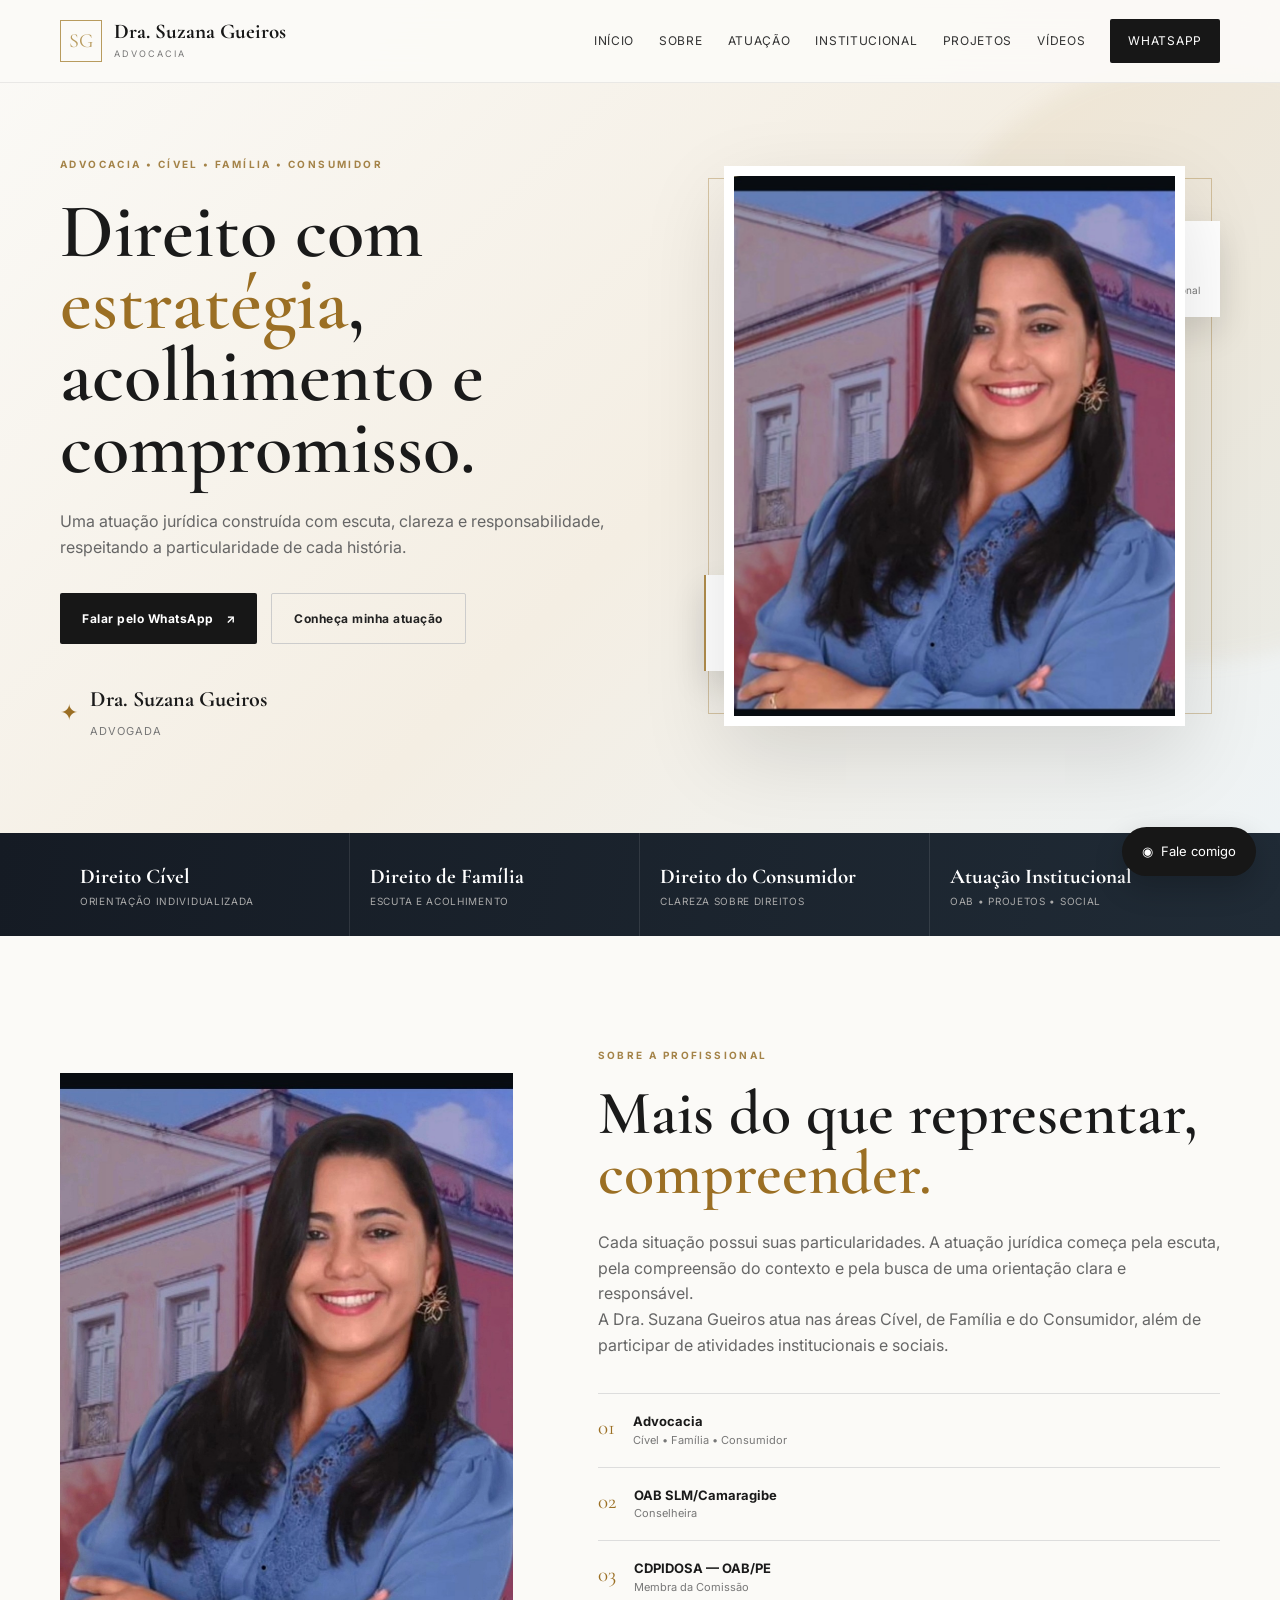
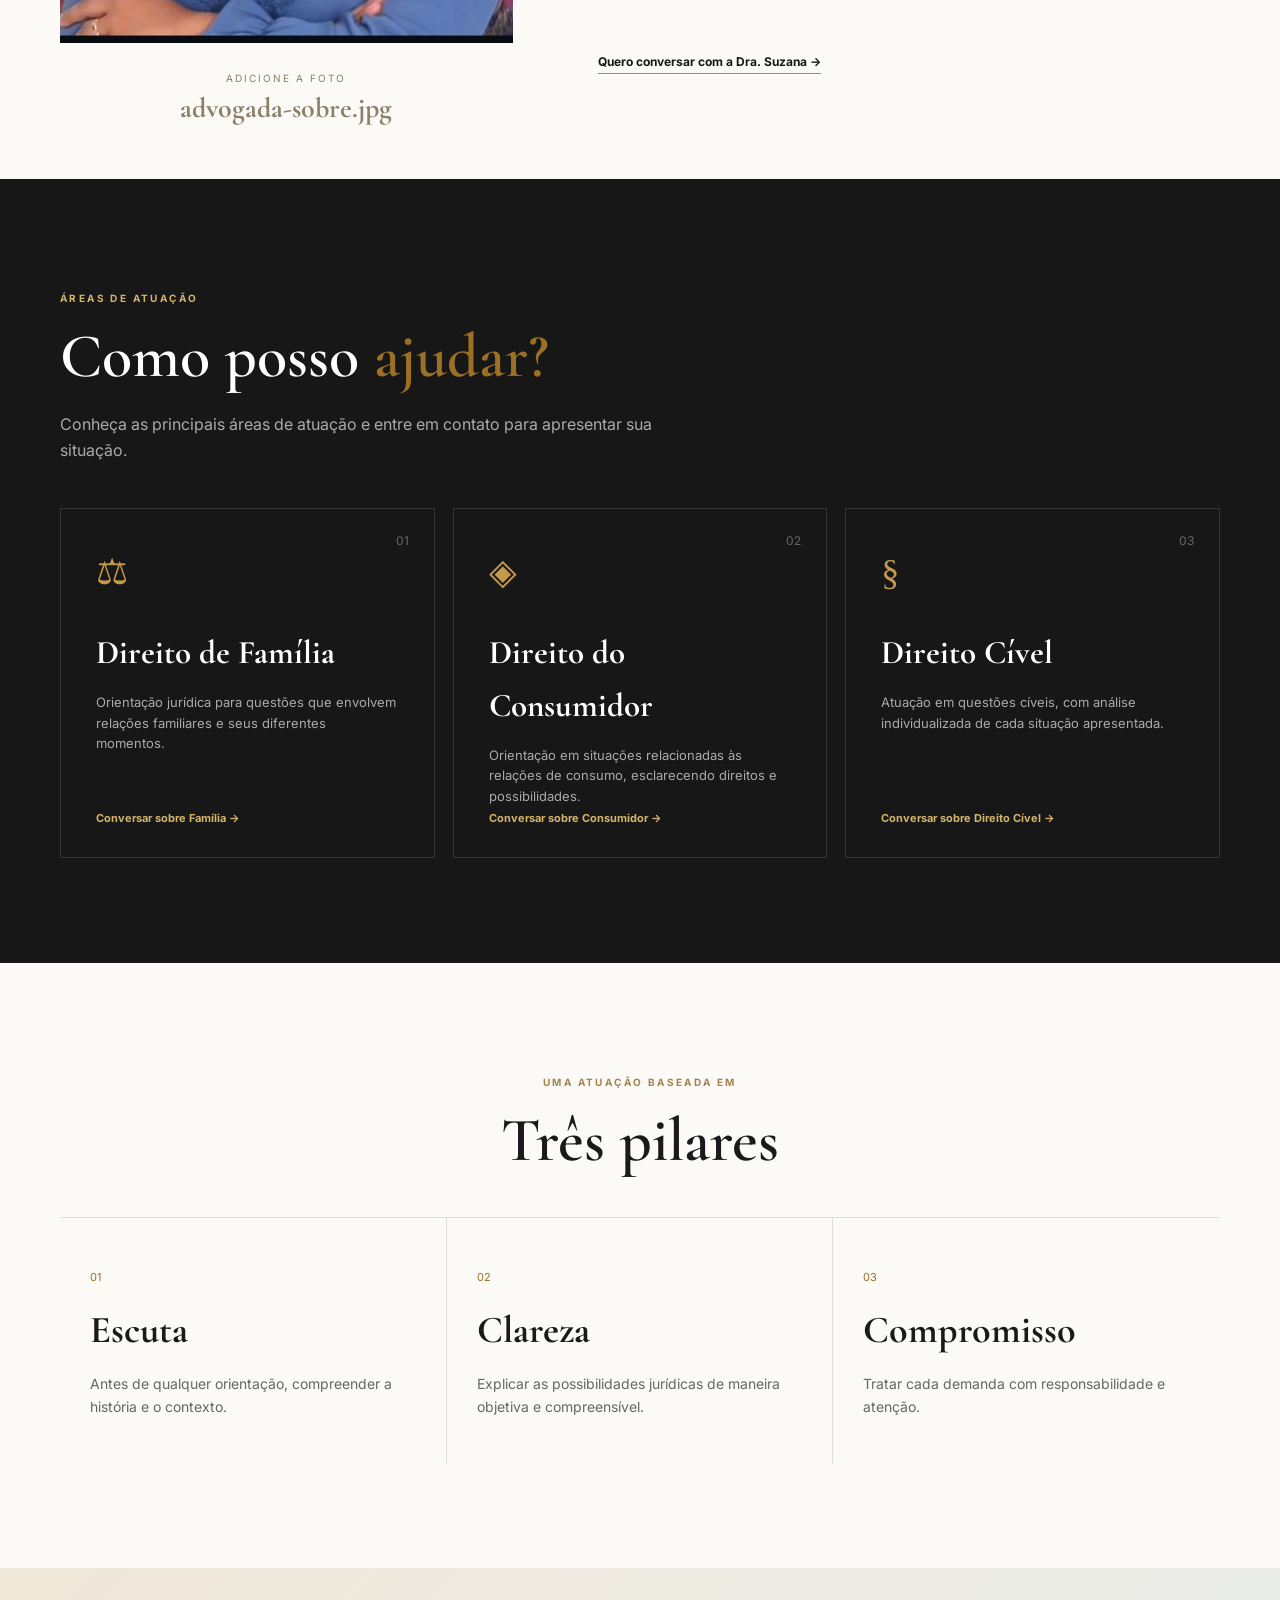
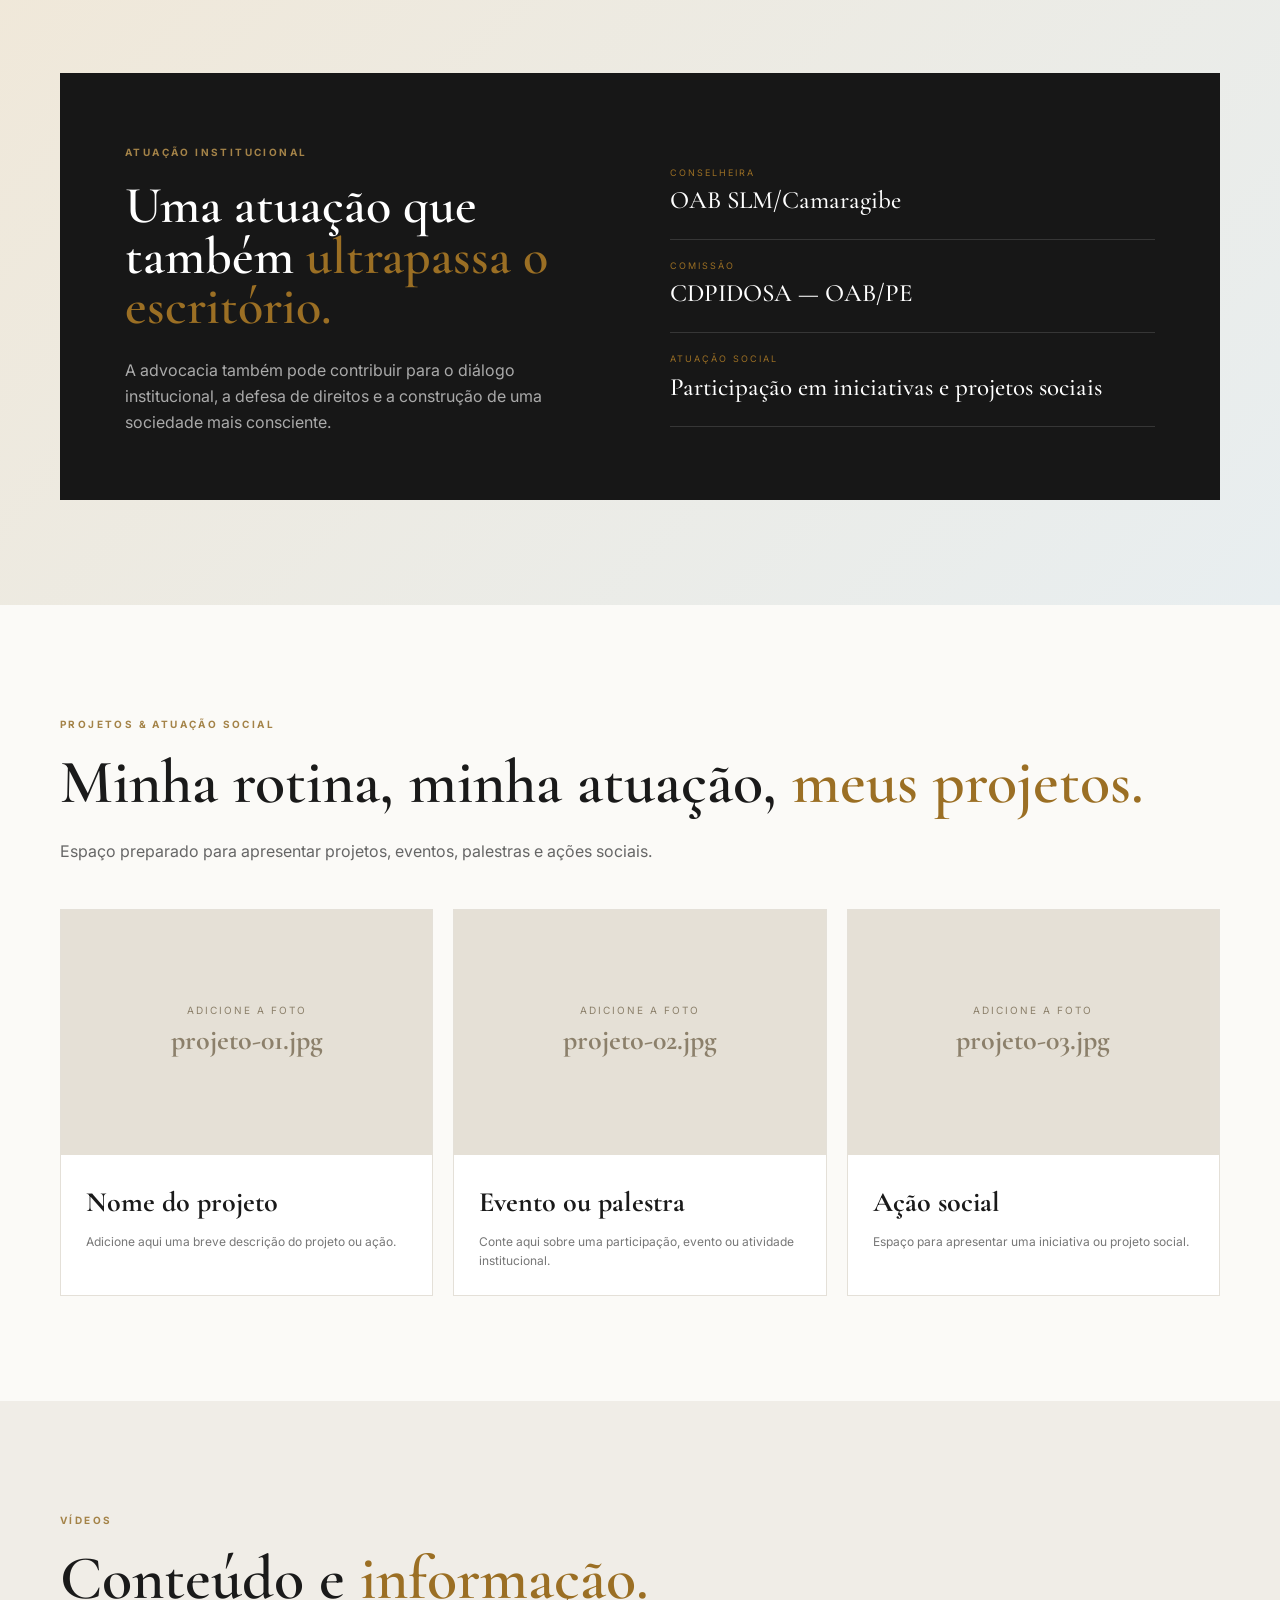
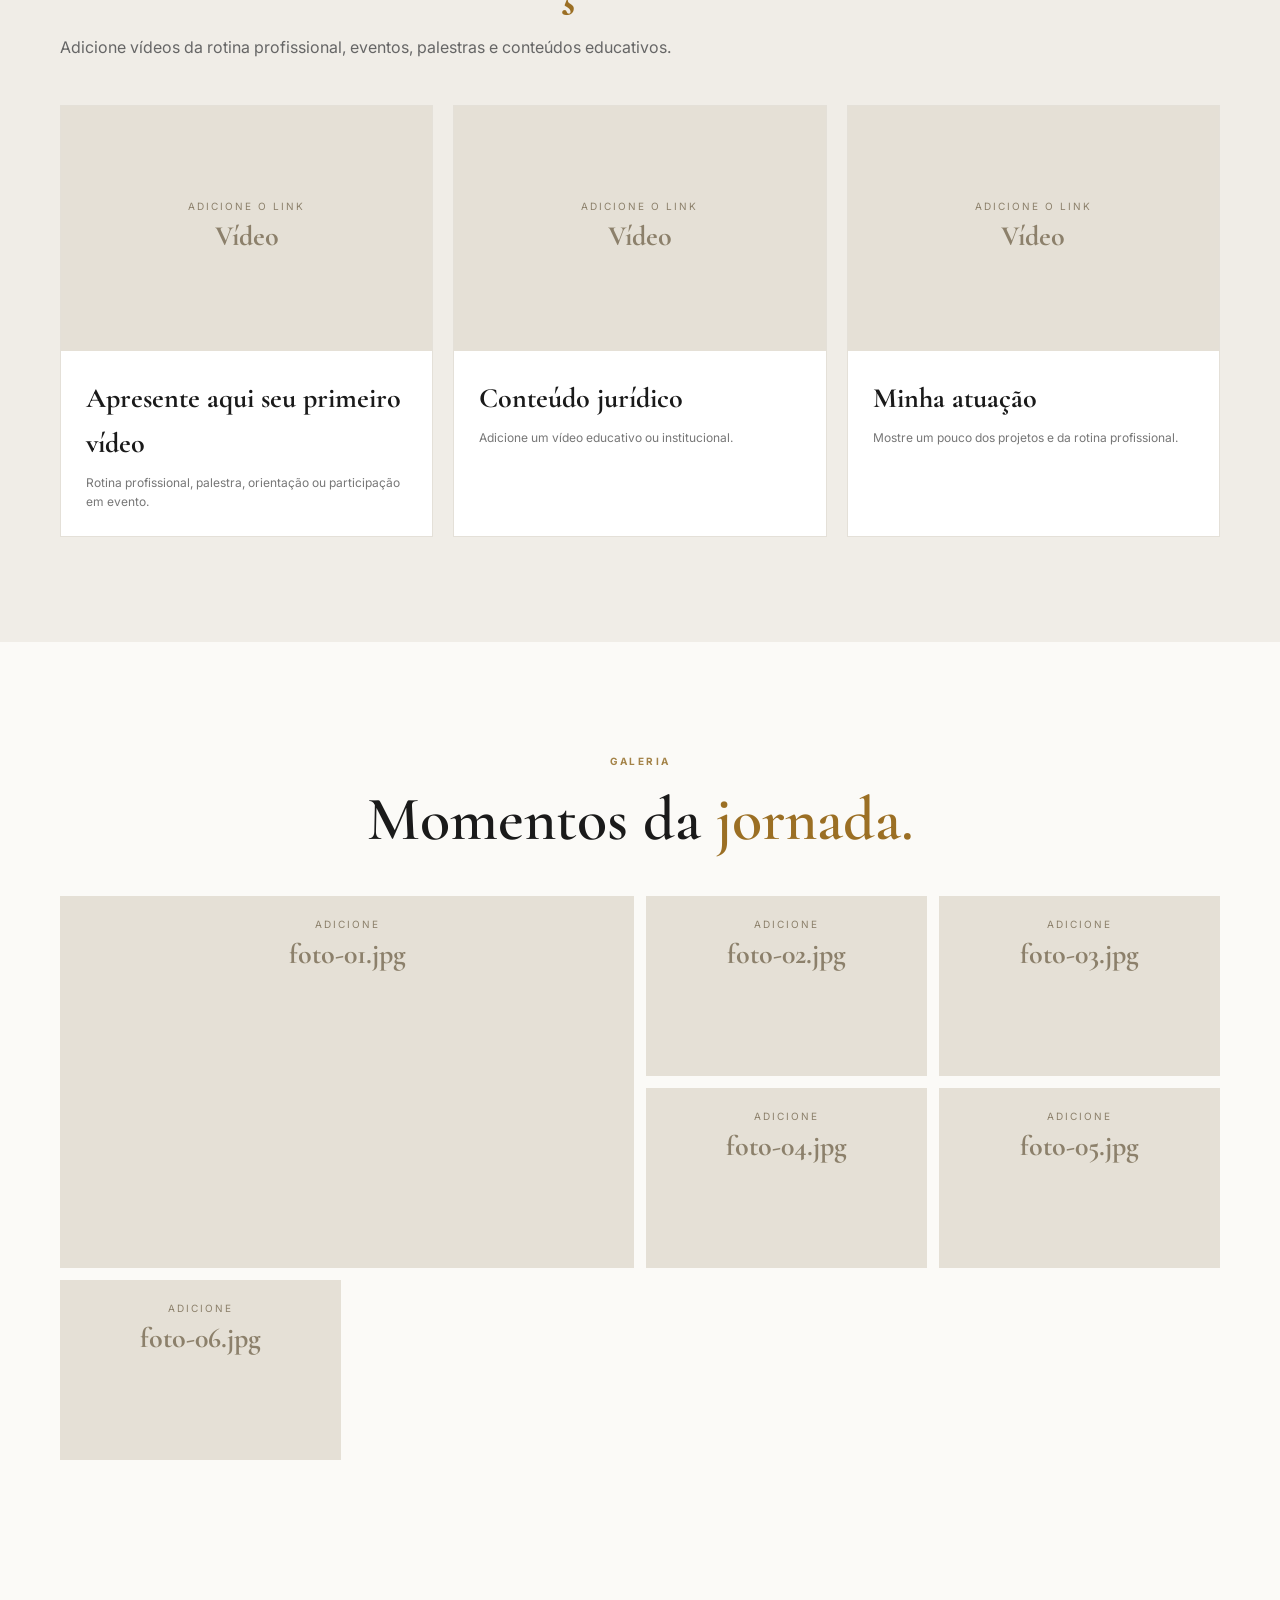
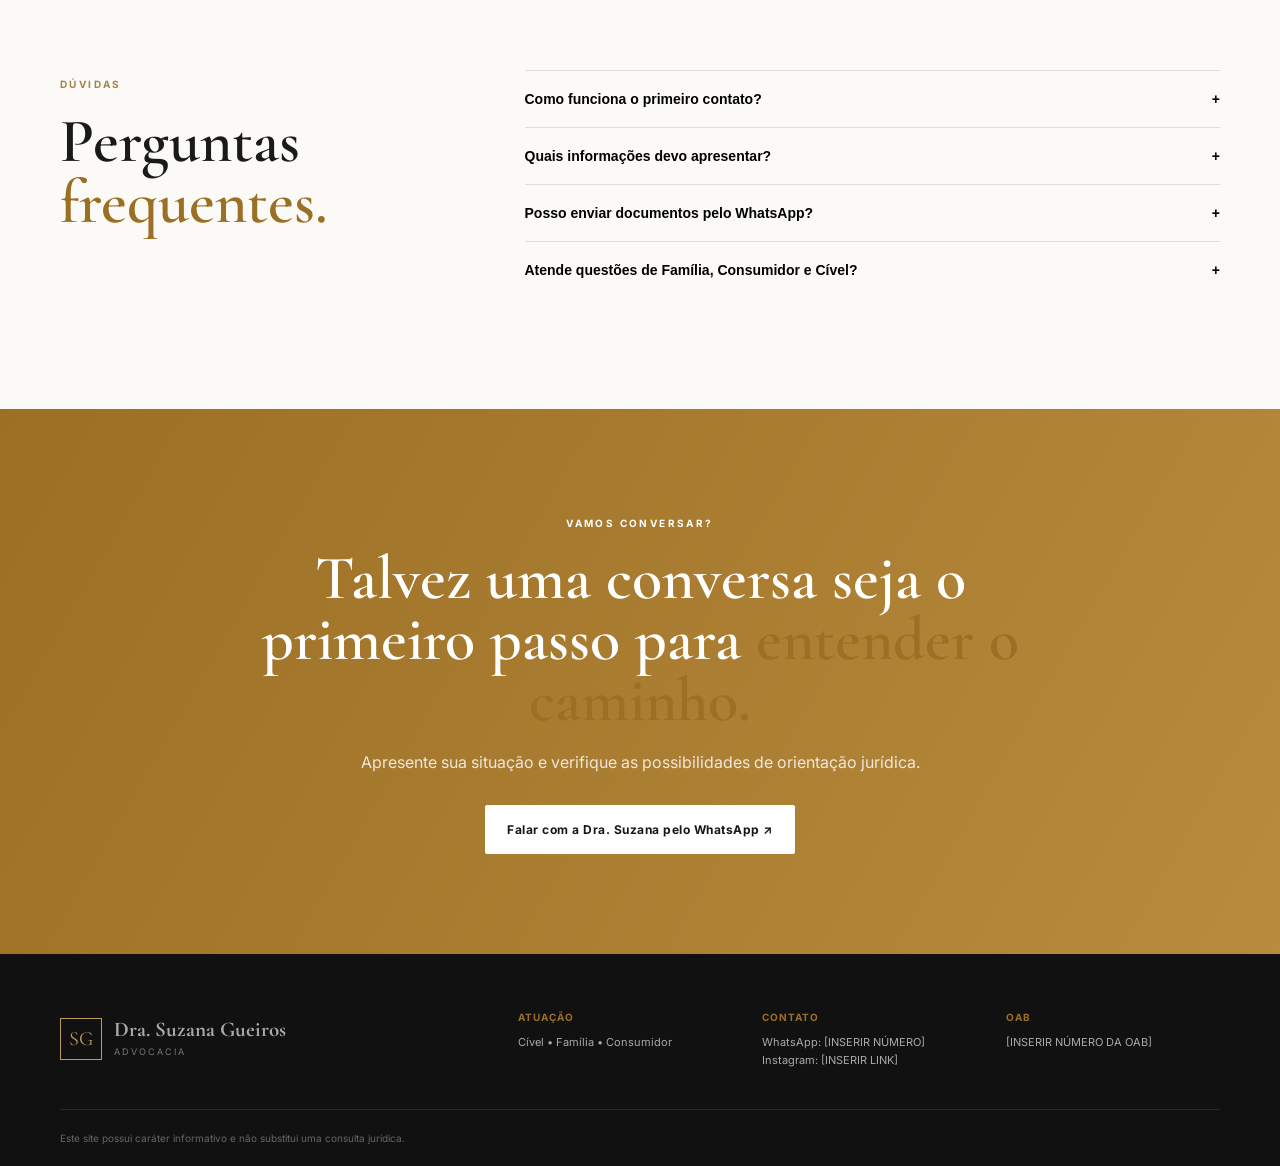
==== dra_suzana_gueiros_site/index.html @ 8073a9ce "Add files via upload" ====
<!DOCTYPE html>
<html lang="pt-BR">
<head>
  <meta charset="UTF-8">
  <meta name="viewport" content="width=device-width, initial-scale=1.0">
  <meta name="description" content="Dra. Suzana Gueiros | Advocacia Cível, Família e Consumidor. Atuação profissional, institucional e social.">
  <meta name="theme-color" content="#171717">
  <title>Dra. Suzana Gueiros | Advocacia Cível, Família e Consumidor</title>
  <link rel="preconnect" href="https://fonts.googleapis.com">
  <link rel="preconnect" href="https://fonts.gstatic.com" crossorigin>
  <link href="https://fonts.googleapis.com/css2?family=Cormorant+Garamond:wght@500;600;700&family=Inter:wght@400;500;600;700&display=swap" rel="stylesheet">
  <link rel="stylesheet" href="css/style.css">
</head>
<body>
  <header class="header" id="topo">
    <div class="container nav">
      <a href="#inicio" class="brand">
        <span class="brand-mark">SG</span>
        <span><strong>Dra. Suzana Gueiros</strong><small>Advocacia</small></span>
      </a>
      <button class="menu-toggle" aria-label="Abrir menu">☰</button>
      <nav class="menu">
        <a href="#inicio">Início</a>
        <a href="#sobre">Sobre</a>
        <a href="#atuacao">Atuação</a>
        <a href="#institucional">Institucional</a>
        <a href="#projetos">Projetos</a>
        <a href="#videos">Vídeos</a>
        <a href="#contato" class="nav-cta">WhatsApp</a>
      </nav>
    </div>
  </header>

  <main>
    <section class="hero" id="inicio">
      <div class="hero-glow"></div>
      <div class="container hero-grid">
        <div class="hero-copy reveal">
          <span class="eyebrow">ADVOCACIA • CÍVEL • FAMÍLIA • CONSUMIDOR</span>
          <h1>Direito com <em>estratégia</em>, acolhimento e compromisso.</h1>
          <p>Uma atuação jurídica construída com escuta, clareza e responsabilidade, respeitando a particularidade de cada história.</p>
          <div class="hero-actions">
            <a class="btn btn-primary" href="#" data-wa="geral">Falar pelo WhatsApp <span>↗</span></a>
            <a class="btn btn-ghost" href="#sobre">Conheça minha atuação</a>
          </div>
          <div class="hero-signature">
            <span>✦</span>
            <div><strong>Dra. Suzana Gueiros</strong><small>Advogada</small></div>
          </div>
        </div>

        <div class="hero-photo reveal">
          <div class="photo-frame">
            <img src="assets/advogada-principal.jpg" alt="Dra. Suzana Gueiros" onerror="this.style.display='none'; this.parentElement.classList.add('photo-placeholder')">
            <div class="placeholder-content">
              <span>ADICIONE A FOTO</span>
              <strong>advogada-principal.jpg</strong>
              <small>Substitua este arquivo em /assets</small>
            </div>
          </div>
          <div class="floating-card card-one"><b>OAB</b><span>Atuação institucional</span></div>
          <div class="floating-card card-two"><b>3</b><span>Áreas de atuação</span></div>
        </div>
      </div>
    </section>

    <section class="authority">
      <div class="container authority-grid">
        <div><strong>Direito Cível</strong><span>Orientação individualizada</span></div>
        <div><strong>Direito de Família</strong><span>Escuta e acolhimento</span></div>
        <div><strong>Direito do Consumidor</strong><span>Clareza sobre direitos</span></div>
        <div><strong>Atuação Institucional</strong><span>OAB • Projetos • Social</span></div>
      </div>
    </section>

    <section class="section" id="sobre">
      <div class="container split">
        <div class="side-photo reveal">
          <img src="assets/advogada-sobre.jpg" alt="Dra. Suzana Gueiros em atuação" onerror="this.style.display='none'; this.parentElement.classList.add('photo-placeholder')">
          <div class="placeholder-content"><span>ADICIONE A FOTO</span><strong>advogada-sobre.jpg</strong></div>
        </div>
        <div class="content reveal">
          <span class="eyebrow">SOBRE A PROFISSIONAL</span>
          <h2>Mais do que representar, <em>compreender.</em></h2>
          <p>Cada situação possui suas particularidades. A atuação jurídica começa pela escuta, pela compreensão do contexto e pela busca de uma orientação clara e responsável.</p>
          <p>A Dra. Suzana Gueiros atua nas áreas Cível, de Família e do Consumidor, além de participar de atividades institucionais e sociais.</p>
          <div class="credentials">
            <div><span>01</span><div><b>Advocacia</b><small>Cível • Família • Consumidor</small></div></div>
            <div><span>02</span><div><b>OAB SLM/Camaragibe</b><small>Conselheira</small></div></div>
            <div><span>03</span><div><b>CDPIDOSA — OAB/PE</b><small>Membra da Comissão</small></div></div>
          </div>
          <a class="text-link" href="#" data-wa="geral">Quero conversar com a Dra. Suzana →</a>
        </div>
      </div>
    </section>

    <section class="section section-dark" id="atuacao">
      <div class="container">
        <div class="section-heading reveal">
          <span class="eyebrow">ÁREAS DE ATUAÇÃO</span>
          <h2>Como posso <em>ajudar?</em></h2>
          <p>Conheça as principais áreas de atuação e entre em contato para apresentar sua situação.</p>
        </div>
        <div class="areas-grid">
          <article class="area-card reveal">
            <span class="number">01</span><div class="icon">⚖</div>
            <h3>Direito de Família</h3>
            <p>Orientação jurídica para questões que envolvem relações familiares e seus diferentes momentos.</p>
            <a href="#" data-wa="familia">Conversar sobre Família →</a>
          </article>
          <article class="area-card reveal">
            <span class="number">02</span><div class="icon">◈</div>
            <h3>Direito do Consumidor</h3>
            <p>Orientação em situações relacionadas às relações de consumo, esclarecendo direitos e possibilidades.</p>
            <a href="#" data-wa="consumidor">Conversar sobre Consumidor →</a>
          </article>
          <article class="area-card reveal">
            <span class="number">03</span><div class="icon">§</div>
            <h3>Direito Cível</h3>
            <p>Atuação em questões cíveis, com análise individualizada de cada situação apresentada.</p>
            <a href="#" data-wa="civil">Conversar sobre Direito Cível →</a>
          </article>
        </div>
      </div>
    </section>

    <section class="pillars section">
      <div class="container">
        <div class="section-heading centered reveal">
          <span class="eyebrow">UMA ATUAÇÃO BASEADA EM</span>
          <h2>Três pilares</h2>
        </div>
        <div class="pillar-grid">
          <div class="pillar reveal"><span>01</span><h3>Escuta</h3><p>Antes de qualquer orientação, compreender a história e o contexto.</p></div>
          <div class="pillar reveal"><span>02</span><h3>Clareza</h3><p>Explicar as possibilidades jurídicas de maneira objetiva e compreensível.</p></div>
          <div class="pillar reveal"><span>03</span><h3>Compromisso</h3><p>Tratar cada demanda com responsabilidade e atenção.</p></div>
        </div>
      </div>
    </section>

    <section class="institutional section" id="institucional">
      <div class="container institutional-box reveal">
        <div>
          <span class="eyebrow">ATUAÇÃO INSTITUCIONAL</span>
          <h2>Uma atuação que também <em>ultrapassa o escritório.</em></h2>
          <p>A advocacia também pode contribuir para o diálogo institucional, a defesa de direitos e a construção de uma sociedade mais consciente.</p>
        </div>
        <div class="institutional-list">
          <div><small>CONSELHEIRA</small><strong>OAB SLM/Camaragibe</strong></div>
          <div><small>COMISSÃO</small><strong>CDPIDOSA — OAB/PE</strong></div>
          <div><small>ATUAÇÃO SOCIAL</small><strong>Participação em iniciativas e projetos sociais</strong></div>
        </div>
      </div>
    </section>

    <section class="section" id="projetos">
      <div class="container">
        <div class="section-heading reveal">
          <span class="eyebrow">PROJETOS & ATUAÇÃO SOCIAL</span>
          <h2>Minha rotina, minha atuação, <em>meus projetos.</em></h2>
          <p>Espaço preparado para apresentar projetos, eventos, palestras e ações sociais.</p>
        </div>
        <div class="projects-grid" id="projectsGrid"></div>
      </div>
    </section>

    <section class="section media-section" id="videos">
      <div class="container">
        <div class="section-heading reveal">
          <span class="eyebrow">VÍDEOS</span>
          <h2>Conteúdo e <em>informação.</em></h2>
          <p>Adicione vídeos da rotina profissional, eventos, palestras e conteúdos educativos.</p>
        </div>
        <div class="video-grid" id="videosGrid"></div>
      </div>
    </section>

    <section class="section gallery-section">
      <div class="container">
        <div class="section-heading centered reveal">
          <span class="eyebrow">GALERIA</span>
          <h2>Momentos da <em>jornada.</em></h2>
        </div>
        <div class="gallery" id="galleryGrid"></div>
      </div>
    </section>

    <section class="section faq-section">
      <div class="container faq-wrap">
        <div class="section-heading reveal">
          <span class="eyebrow">DÚVIDAS</span>
          <h2>Perguntas <em>frequentes.</em></h2>
        </div>
        <div class="faq" id="faq">
          <div class="faq-item"><button>Como funciona o primeiro contato? <span>+</span></button><div class="answer">O primeiro contato é uma oportunidade para apresentar sua situação e receber orientações sobre os próximos passos possíveis.</div></div>
          <div class="faq-item"><button>Quais informações devo apresentar? <span>+</span></button><div class="answer">Apresente, de forma objetiva, o que aconteceu, datas importantes e os documentos que já possui, quando houver.</div></div>
          <div class="faq-item"><button>Posso enviar documentos pelo WhatsApp? <span>+</span></button><div class="answer">O envio de documentos pode ser combinado durante o atendimento, conforme a necessidade da situação.</div></div>
          <div class="faq-item"><button>Atende questões de Família, Consumidor e Cível? <span>+</span></button><div class="answer">Sim. Essas são as principais áreas de atuação apresentadas nesta página.</div></div>
        </div>
      </div>
    </section>

    <section class="final-cta" id="contato">
      <div class="container final-box reveal">
        <span class="eyebrow">VAMOS CONVERSAR?</span>
        <h2>Talvez uma conversa seja o primeiro passo para <em>entender o caminho.</em></h2>
        <p>Apresente sua situação e verifique as possibilidades de orientação jurídica.</p>
        <a class="btn btn-light" href="#" data-wa="geral">Falar com a Dra. Suzana pelo WhatsApp ↗</a>
      </div>
    </section>
  </main>

  <footer>
    <div class="container footer-grid">
      <div class="brand footer-brand"><span class="brand-mark">SG</span><span><strong>Dra. Suzana Gueiros</strong><small>Advocacia</small></span></div>
      <div><b>Atuação</b><span>Cível • Família • Consumidor</span></div>
      <div><b>Contato</b><span id="footerWhatsapp">WhatsApp: [INSERIR NÚMERO]</span><span>Instagram: [INSERIR LINK]</span></div>
      <div><b>OAB</b><span>[INSERIR NÚMERO DA OAB]</span></div>
    </div>
    <div class="container legal">Este site possui caráter informativo e não substitui uma consulta jurídica.</div>
  </footer>

  <a class="floating-wa" href="#" data-wa="geral" aria-label="Falar pelo WhatsApp">◉<span>Fale comigo</span></a>
  <script src="js/script.js"></script>
</body>
</html>
---- dra_suzana_gueiros_site/css/style.css ----
*{box-sizing:border-box;margin:0;padding:0}html{scroll-behavior:smooth}body{font-family:Inter,Arial,sans-serif;color:#1a1a1a;background:#fbfaf7;line-height:1.6}.container{width:min(1160px,92%);margin:auto}.header{position:fixed;z-index:50;top:0;width:100%;background:rgba(251,250,247,.94);backdrop-filter:blur(16px);border-bottom:1px solid rgba(0,0,0,.07)}.nav{height:82px;display:flex;align-items:center;justify-content:space-between}.brand{display:flex;align-items:center;gap:12px;text-decoration:none;color:#171717}.brand-mark{width:42px;height:42px;border:1px solid #b89b5e;display:grid;place-items:center;font-family:"Cormorant Garamond",serif;font-size:20px;color:#b89b5e}.brand strong{display:block;font-family:"Cormorant Garamond",serif;font-size:21px;line-height:1}.brand small{display:block;font-size:9px;text-transform:uppercase;letter-spacing:2px;margin-top:5px;color:#777}.menu{display:flex;align-items:center;gap:25px}.menu a{font-size:12px;text-transform:uppercase;letter-spacing:.7px;text-decoration:none;color:#333}.nav-cta{background:#171717!important;color:#fff!important;padding:12px 18px;border-radius:2px}.menu-toggle{display:none;border:0;background:none;font-size:25px}.hero{position:relative;padding:150px 0 90px;overflow:hidden}.hero-glow{position:absolute;width:600px;height:600px;border-radius:50%;background:rgba(184,155,94,.09);filter:blur(10px);right:-220px;top:60px}.hero-grid{display:grid;grid-template-columns:1fr .9fr;gap:70px;align-items:center}.eyebrow{font-size:10px;letter-spacing:2.4px;font-weight:700;color:#a48348}.hero h1{font-family:"Cormorant Garamond",serif;font-size:clamp(50px,6vw,78px);line-height:.94;font-weight:600;margin:20px 0 25px;max-width:700px}.hero h1 em,.content h2 em,.section-heading h2 em,.institutional h2 em,.final-cta h2 em{font-style:normal;color:#9b6f24}.hero p{max-width:590px;color:#666;font-size:16px}.hero-actions{display:flex;gap:14px;flex-wrap:wrap;margin-top:32px}.btn{display:inline-flex;align-items:center;justify-content:center;gap:12px;padding:15px 22px;text-decoration:none;font-size:12px;font-weight:700;letter-spacing:.5px;border-radius:2px;transition:.25s}.btn-primary{background:#171717;color:#fff}.btn-primary:hover{transform:translateY(-2px);background:#9b6f24}.btn-ghost{border:1px solid #ccc;color:#222}.btn-ghost:hover{border-color:#9b6f24}.hero-signature{display:flex;gap:12px;align-items:center;margin-top:38px}.hero-signature>span{color:#9b6f24;font-size:22px}.hero-signature strong{font-family:"Cormorant Garamond",serif;font-size:22px;display:block}.hero-signature small{color:#777;font-size:11px;text-transform:uppercase;letter-spacing:1px}.hero-photo{position:relative;min-height:560px}.photo-frame{position:absolute;inset:0 35px 0 20px;background:#e8e3d9;overflow:hidden;border:10px solid #fff;box-shadow:0 30px 80px rgba(0,0,0,.12)}.photo-frame img,.side-photo img{width:100%;height:100%;object-fit:cover}.photo-placeholder{display:grid!important;place-items:center}.placeholder-content{text-align:center;color:#8c806b;padding:20px}.placeholder-content span{display:block;font-size:10px;letter-spacing:2px}.placeholder-content strong{display:block;font-family:"Cormorant Garamond",serif;font-size:28px}.placeholder-content small{display:block;font-size:10px;color:#999}.floating-card{position:absolute;background:#fff;padding:16px 20px;box-shadow:0 15px 35px rgba(0,0,0,.12);border-left:2px solid #b08d4d}.floating-card b{font-family:"Cormorant Garamond",serif;font-size:24px;display:block}.floating-card span{font-size:10px;color:#777}.card-one{top:55px;right:0}.card-two{bottom:55px;left:0}.authority{background:#171717;color:#fff}.authority-grid{display:grid;grid-template-columns:repeat(4,1fr)}.authority-grid div{padding:27px 20px;border-right:1px solid rgba(255,255,255,.1)}.authority-grid div:last-child{border:0}.authority strong,.authority span{display:block}.authority strong{font-family:"Cormorant Garamond",serif;font-size:21px}.authority span{font-size:10px;color:#aaa;text-transform:uppercase;letter-spacing:.7px}.section{padding:105px 0}.split{display:grid;grid-template-columns:.8fr 1.1fr;gap:85px;align-items:center}.side-photo{height:570px;background:#e8e3d9}.content h2,.section-heading h2,.institutional h2,.final-cta h2{font-family:"Cormorant Garamond",serif;font-weight:600;font-size:clamp(42px,5vw,62px);line-height:.98;margin:17px 0 25px}.content>p,.section-heading p,.institutional p{color:#666;max-width:650px}.credentials{margin:35px 0}.credentials>div{display:flex;gap:18px;padding:17px 0;border-top:1px solid #ddd}.credentials span{color:#9b6f24;font-family:"Cormorant Garamond",serif;font-size:21px}.credentials b,.credentials small{display:block}.credentials b{font-size:13px}.credentials small{font-size:11px;color:#777}.text-link{color:#171717;text-decoration:none;font-size:12px;font-weight:700;border-bottom:1px solid #b08d4d;padding-bottom:4px}.section-dark{background:#171717;color:#fff}.section-dark .eyebrow{color:#d4b46b}.section-heading{margin-bottom:45px}.section-heading p{margin-top:10px}.section-dark .section-heading p{color:#aaa}.areas-grid{display:grid;grid-template-columns:repeat(3,1fr);gap:18px}.area-card{border:1px solid #353535;padding:35px;min-height:350px;position:relative;transition:.3s}.area-card:hover{transform:translateY(-7px);border-color:#9b6f24}.area-card .number{position:absolute;right:25px;top:22px;color:#666;font-size:12px}.area-card .icon{font-family:serif;color:#c49a4b;font-size:36px}.area-card h3{font-family:"Cormorant Garamond",serif;font-size:33px;margin:25px 0 12px}.area-card p{color:#aaa;font-size:13px}.area-card a{position:absolute;bottom:30px;color:#d4b46b;text-decoration:none;font-size:11px;font-weight:700}.centered{text-align:center}.centered p{margin:auto}.pillar-grid{display:grid;grid-template-columns:repeat(3,1fr);border-top:1px solid #ddd}.pillar{padding:45px 30px;border-right:1px solid #ddd}.pillar:last-child{border:0}.pillar span{color:#9b6f24;font-size:11px}.pillar h3{font-family:"Cormorant Garamond",serif;font-size:38px;margin:12px 0}.pillar p{color:#666;font-size:14px}.institutional{background:#eee9df}.institutional-box{background:#171717;color:#fff;padding:65px;display:grid;grid-template-columns:1fr 1fr;gap:60px}.institutional h2{font-size:52px}.institutional p{color:#aaa}.institutional-list{display:flex;flex-direction:column;justify-content:center}.institutional-list div{padding:19px 0;border-bottom:1px solid #363636}.institutional-list small{display:block;color:#9b6f24;font-size:9px;letter-spacing:2px}.institutional-list strong{font-family:"Cormorant Garamond",serif;font-size:25px;font-weight:500}.projects-grid,.video-grid{display:grid;grid-template-columns:repeat(3,1fr);gap:20px}.project,.video-card{background:#fff;border:1px solid #e4e0d8}.project-image,.video-thumb{height:245px;background:#e5e0d6;display:grid;place-items:center;overflow:hidden}.project-image img{width:100%;height:100%;object-fit:cover}.project-body,.video-body{padding:25px}.project-body h3,.video-body h3{font-family:"Cormorant Garamond",serif;font-size:28px}.project-body p,.video-body p{color:#777;font-size:12px;margin-top:7px}.media-section{background:#f0ede7}.video-thumb{font-size:40px;color:#9b6f24}.video-thumb iframe{width:100%;height:100%;border:0}.gallery{display:grid;grid-template-columns:repeat(4,1fr);grid-auto-rows:180px;gap:12px}.gallery-item{background:#e5e0d6;overflow:hidden;cursor:pointer}.gallery-item:first-child{grid-column:span 2;grid-row:span 2}.gallery-item img{width:100%;height:100%;object-fit:cover;transition:.4s}.gallery-item:hover img{transform:scale(1.05)}.faq-wrap{display:grid;grid-template-columns:.7fr 1.3fr;gap:90px}.faq-item{border-top:1px solid #ddd}.faq-item button{width:100%;padding:20px 0;border:0;background:none;text-align:left;font-size:14px;font-weight:600;display:flex;justify-content:space-between;cursor:pointer}.answer{display:none;color:#777;font-size:13px;padding:0 30px 20px 0}.faq-item.active .answer{display:block}.faq-item.active button span{transform:rotate(45deg)}.final-cta{padding:100px 0;background:#9b6f24}.final-box{text-align:center;color:#fff}.final-box .eyebrow{color:#fff}.final-box h2{max-width:800px;margin:15px auto 18px}.final-box p{max-width:600px;margin:auto;color:rgba(255,255,255,.82)}.btn-light{margin-top:30px;background:#fff;color:#171717}.floating-wa{position:fixed;right:24px;bottom:24px;z-index:40;background:#171717;color:#fff;text-decoration:none;border-radius:50px;padding:14px 20px;box-shadow:0 12px 30px rgba(0,0,0,.2);font-size:13px}.floating-wa span{margin-left:8px}footer{background:#111;color:#fff;padding:55px 0 20px}.footer-grid{display:grid;grid-template-columns:2fr 1fr 1fr 1fr;gap:30px}.footer-grid b{display:block;font-size:10px;text-transform:uppercase;letter-spacing:1px;color:#9b6f24;margin-bottom:9px}.footer-grid span:not(.brand-mark){display:block;font-size:11px;color:#aaa}.footer-brand{color:#fff}.legal{border-top:1px solid #292929;margin-top:40px;padding-top:20px;color:#666;font-size:10px}.reveal{opacity:0;transform:translateY(25px);transition:opacity .7s ease,transform .7s ease}.reveal.visible{opacity:1;transform:none}@media(max-width:850px){.menu-toggle{display:block}.menu{display:none;position:absolute;top:82px;left:0;right:0;background:#fbfaf7;padding:20px;flex-direction:column;align-items:stretch;border-bottom:1px solid #ddd}.menu.open{display:flex}.menu a{padding:10px}.hero{padding-top:120px}.hero-grid,.split,.institutional-box,.faq-wrap{grid-template-columns:1fr;gap:45px}.hero-photo{min-height:500px}.photo-frame{margin:0}.authority-grid{grid-template-columns:repeat(2,1fr)}.authority-grid div:nth-child(2){border-right:0}.areas-grid,.projects-grid,.video-grid{grid-template-columns:1fr}.pillar-grid{grid-template-columns:1fr}.pillar{border-right:0;border-bottom:1px solid #ddd}.institutional-box{padding:35px}.institutional h2{font-size:43px}.gallery{grid-template-columns:repeat(2,1fr)}.gallery-item:first-child{grid-column:span 2}.footer-grid{grid-template-columns:1fr 1fr}.floating-wa{right:15px;bottom:15px}.floating-wa span{display:none}}@media(max-width:500px){.hero h1{font-size:49px}.hero-photo{min-height:410px}.side-photo{height:420px}.section{padding:75px 0}.authority-grid{grid-template-columns:1fr}.authority-grid div{border-right:0;border-bottom:1px solid rgba(255,255,255,.1)}.footer-grid{grid-template-columns:1fr}.gallery{grid-auto-rows:140px}.hero-actions .btn{width:100%}}

/* Ajustes visuais da versão com a foto da Dra. Suzana */
.hero{background:linear-gradient(135deg,#fbfaf7 0%,#f4eee3 55%,#eef3f5 100%)}
.hero-photo:before{content:"";position:absolute;inset:12px 8px 12px 4px;border:1px solid rgba(155,111,36,.35);z-index:0}
.photo-frame{z-index:1}
.photo-frame img{filter:saturate(1.08) contrast(1.03);object-position:center 28%}
.side-photo img{filter:saturate(1.08) contrast(1.03);object-position:center 28%}
.authority{background:linear-gradient(100deg,#151b24,#202b36)}
.institutional{background:linear-gradient(135deg,#f0e8d9,#e8eef0)}
.final-cta{background:linear-gradient(120deg,#9b6f24,#b88b3e)}
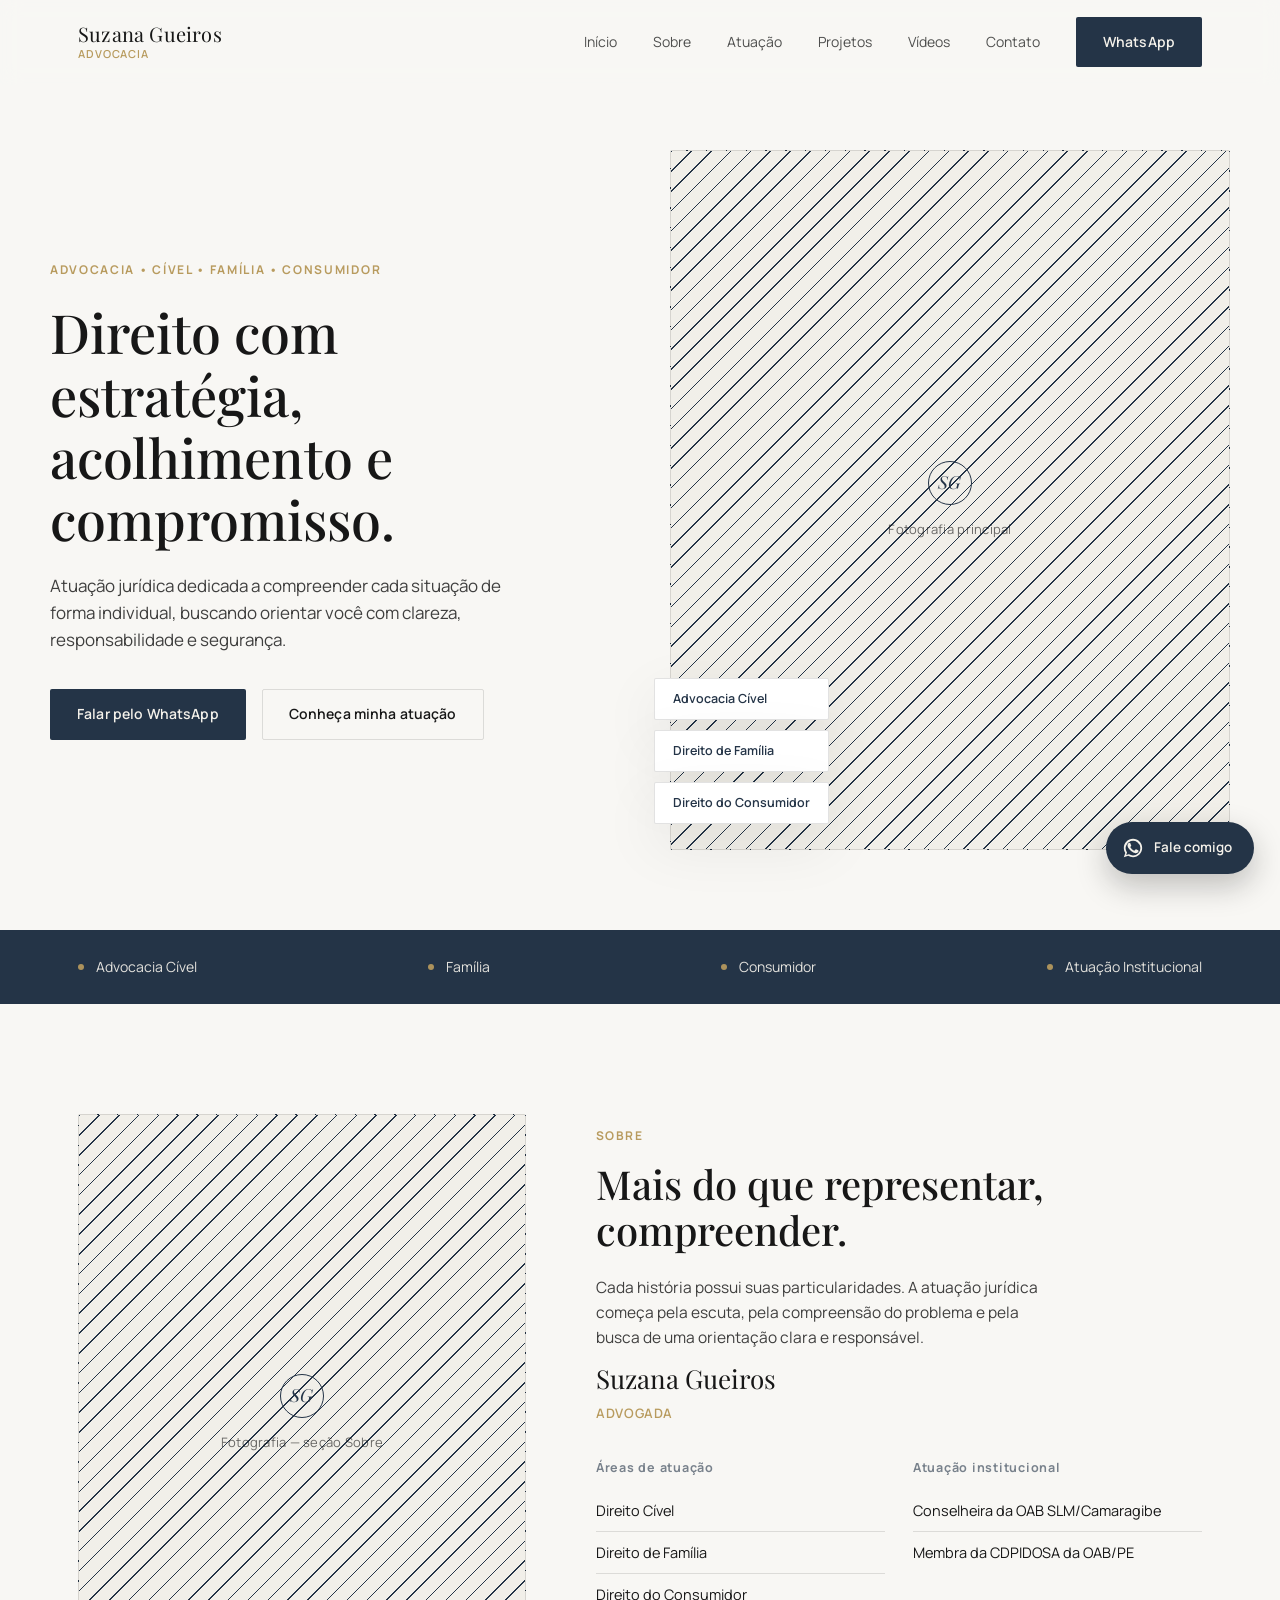
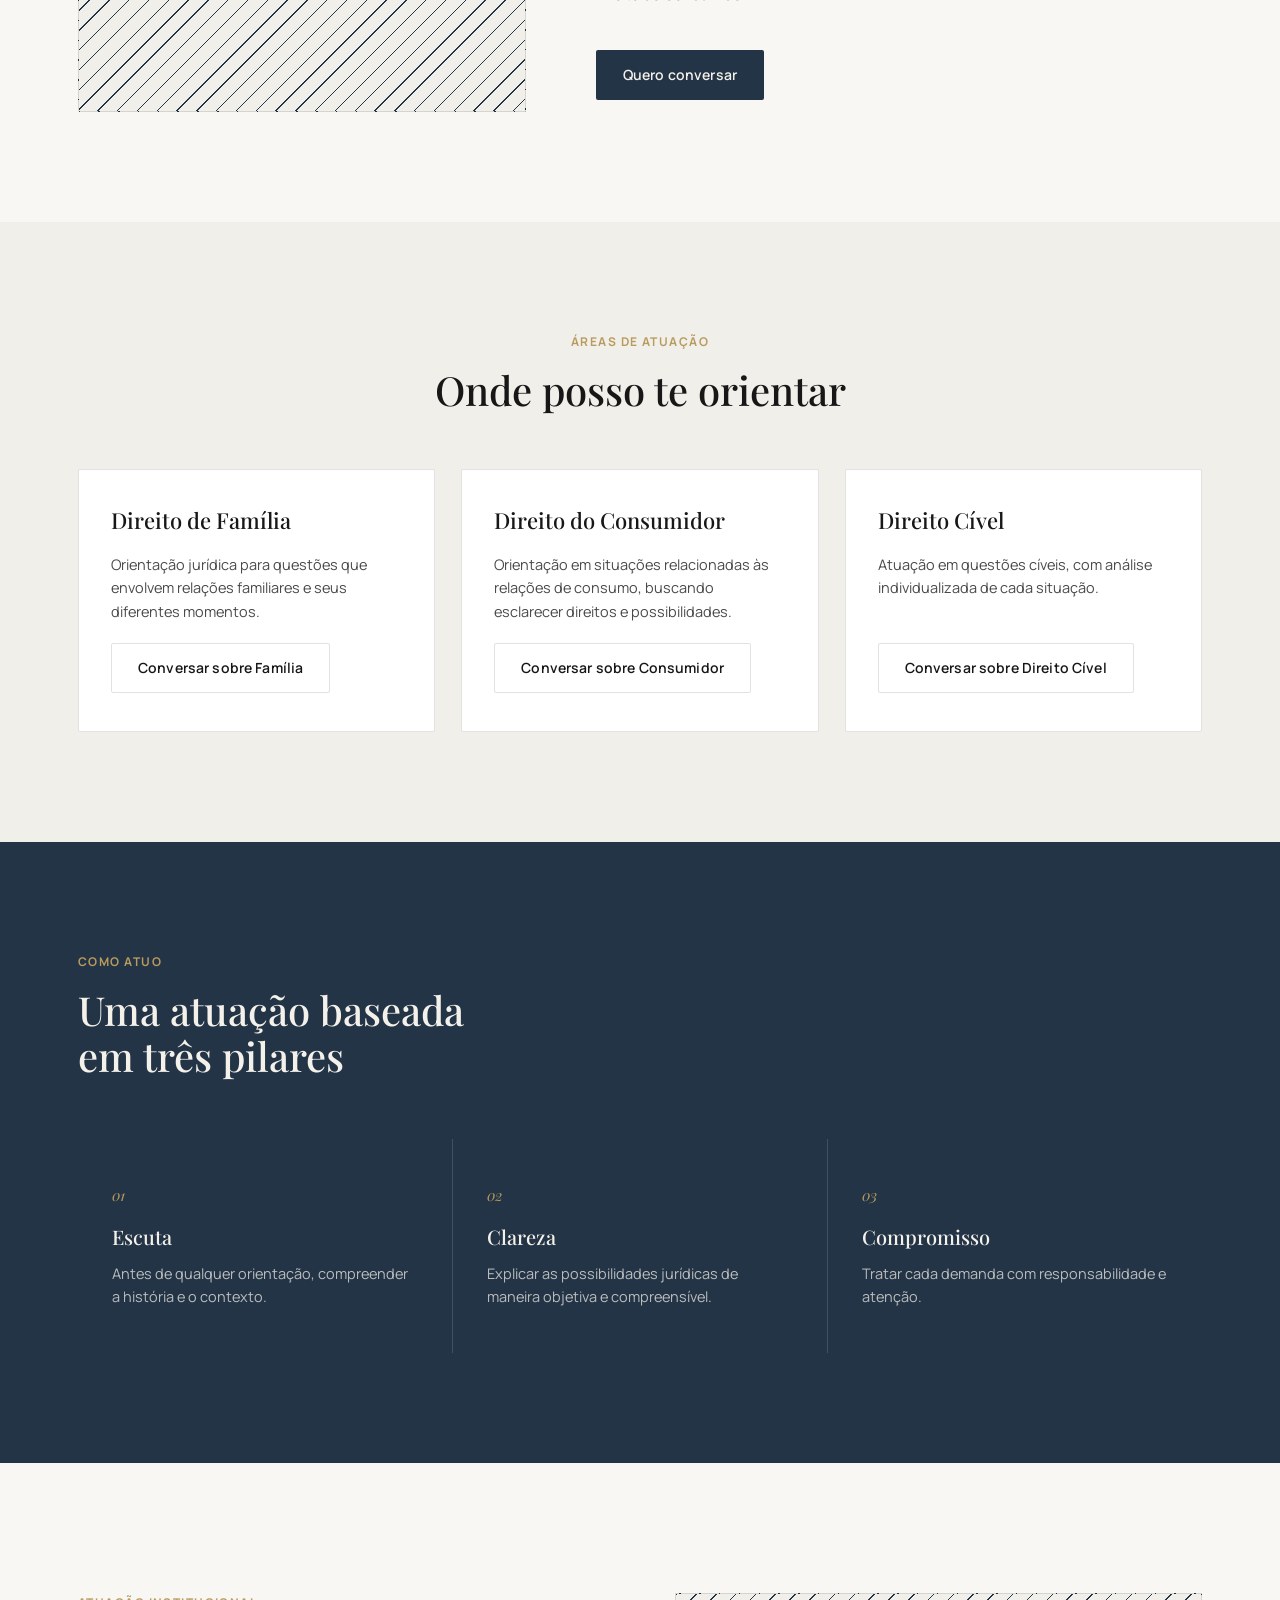
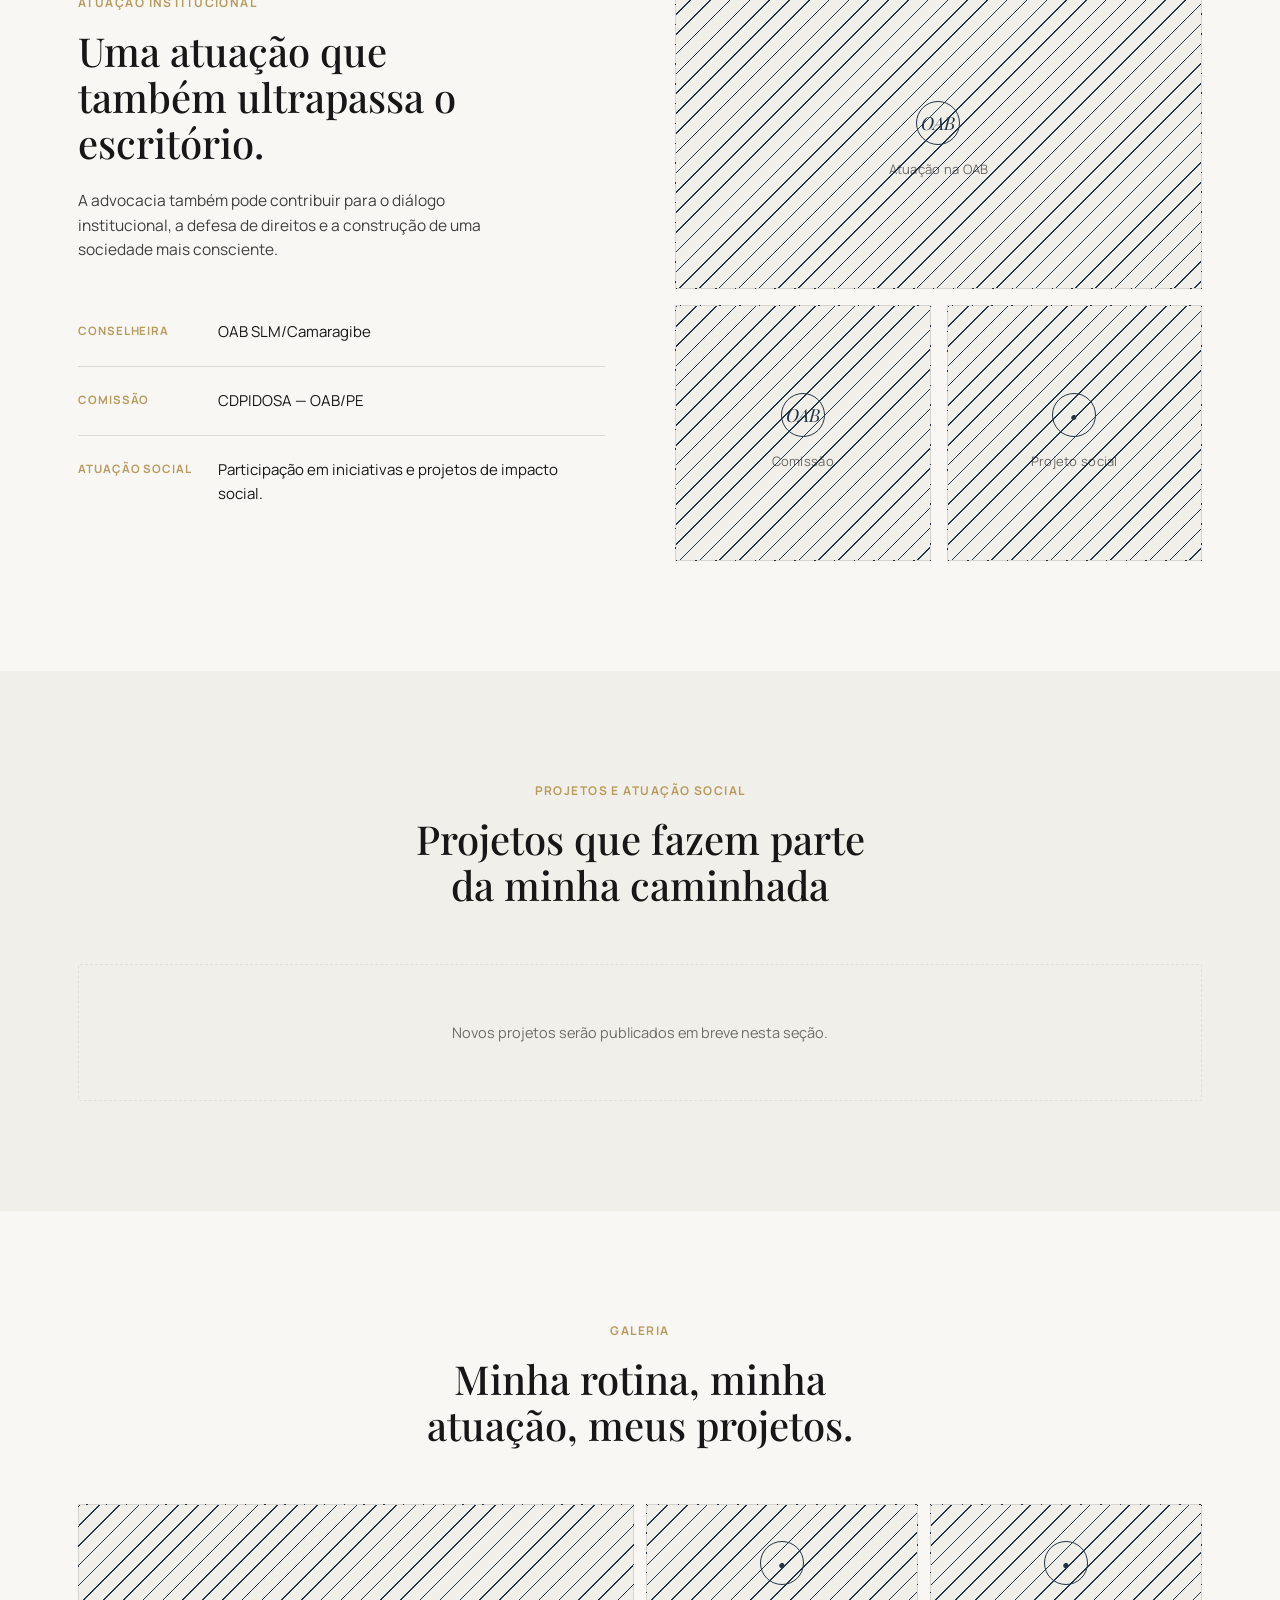
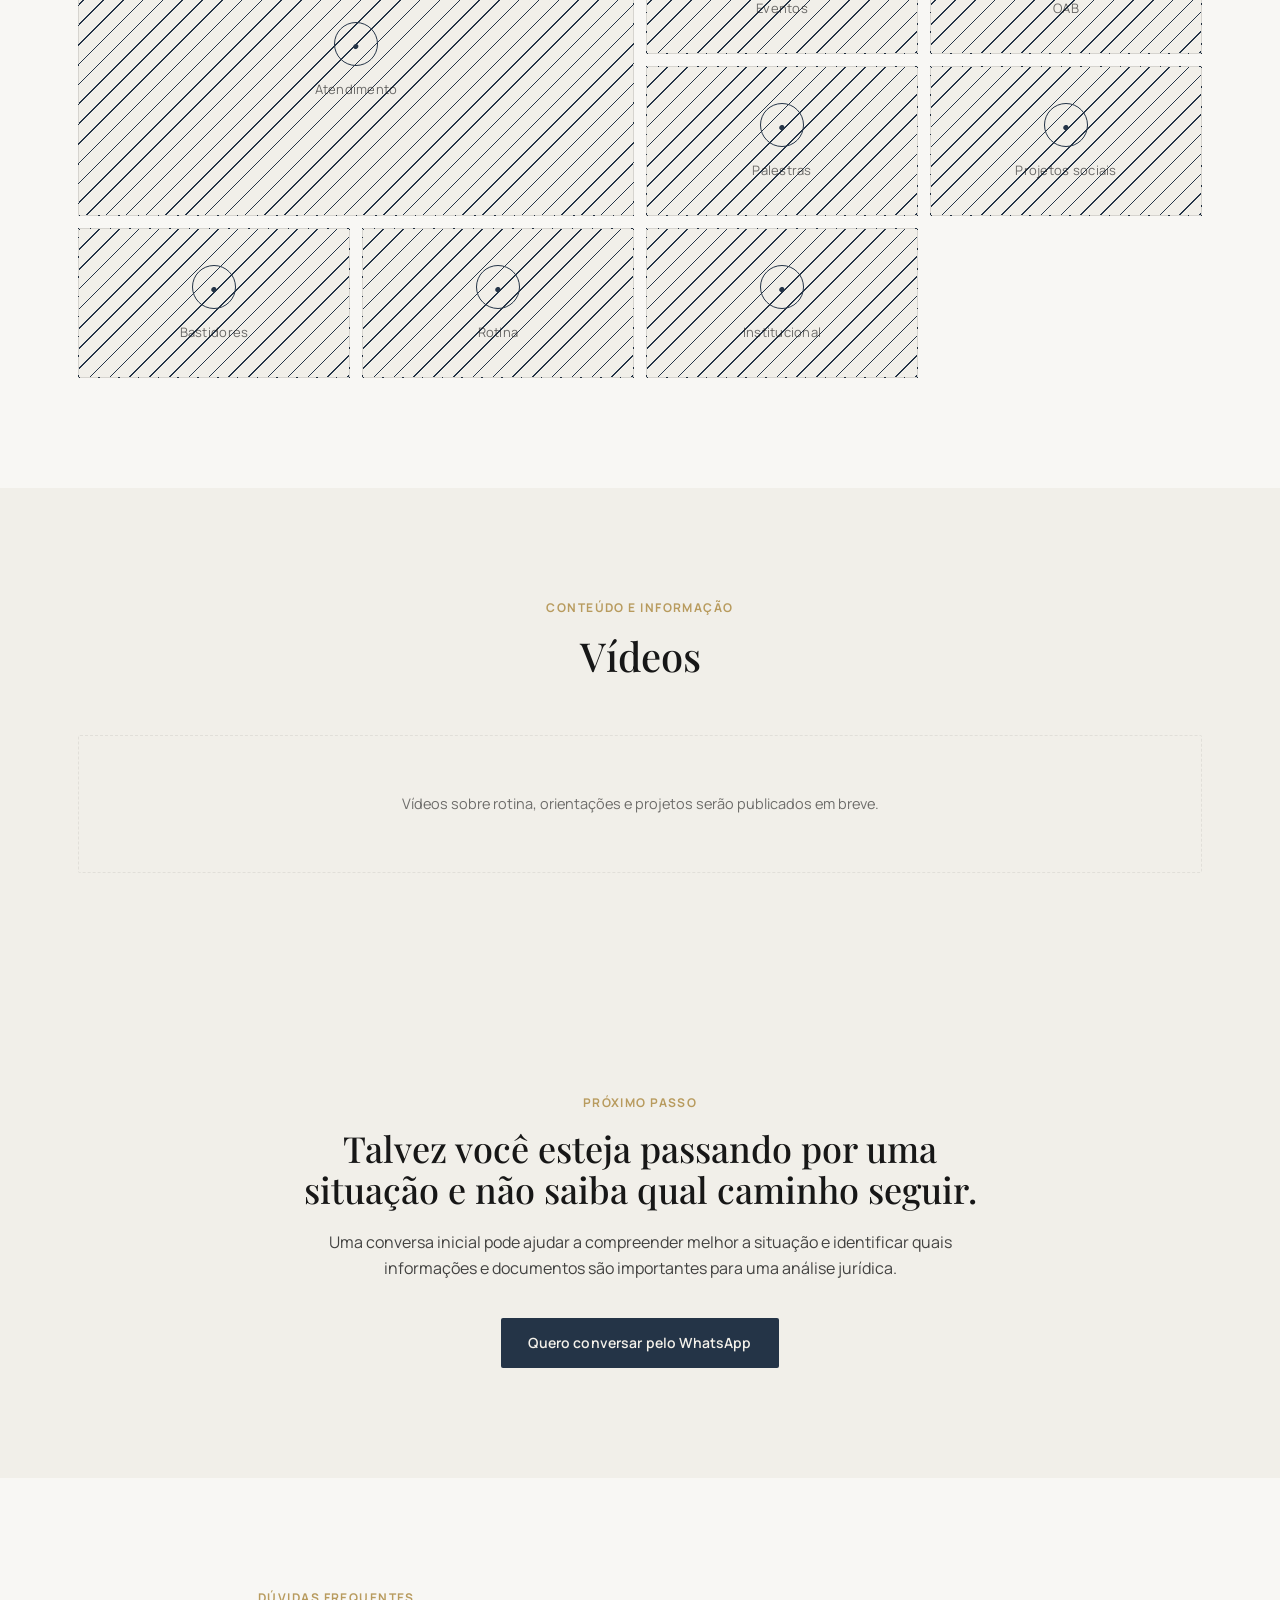
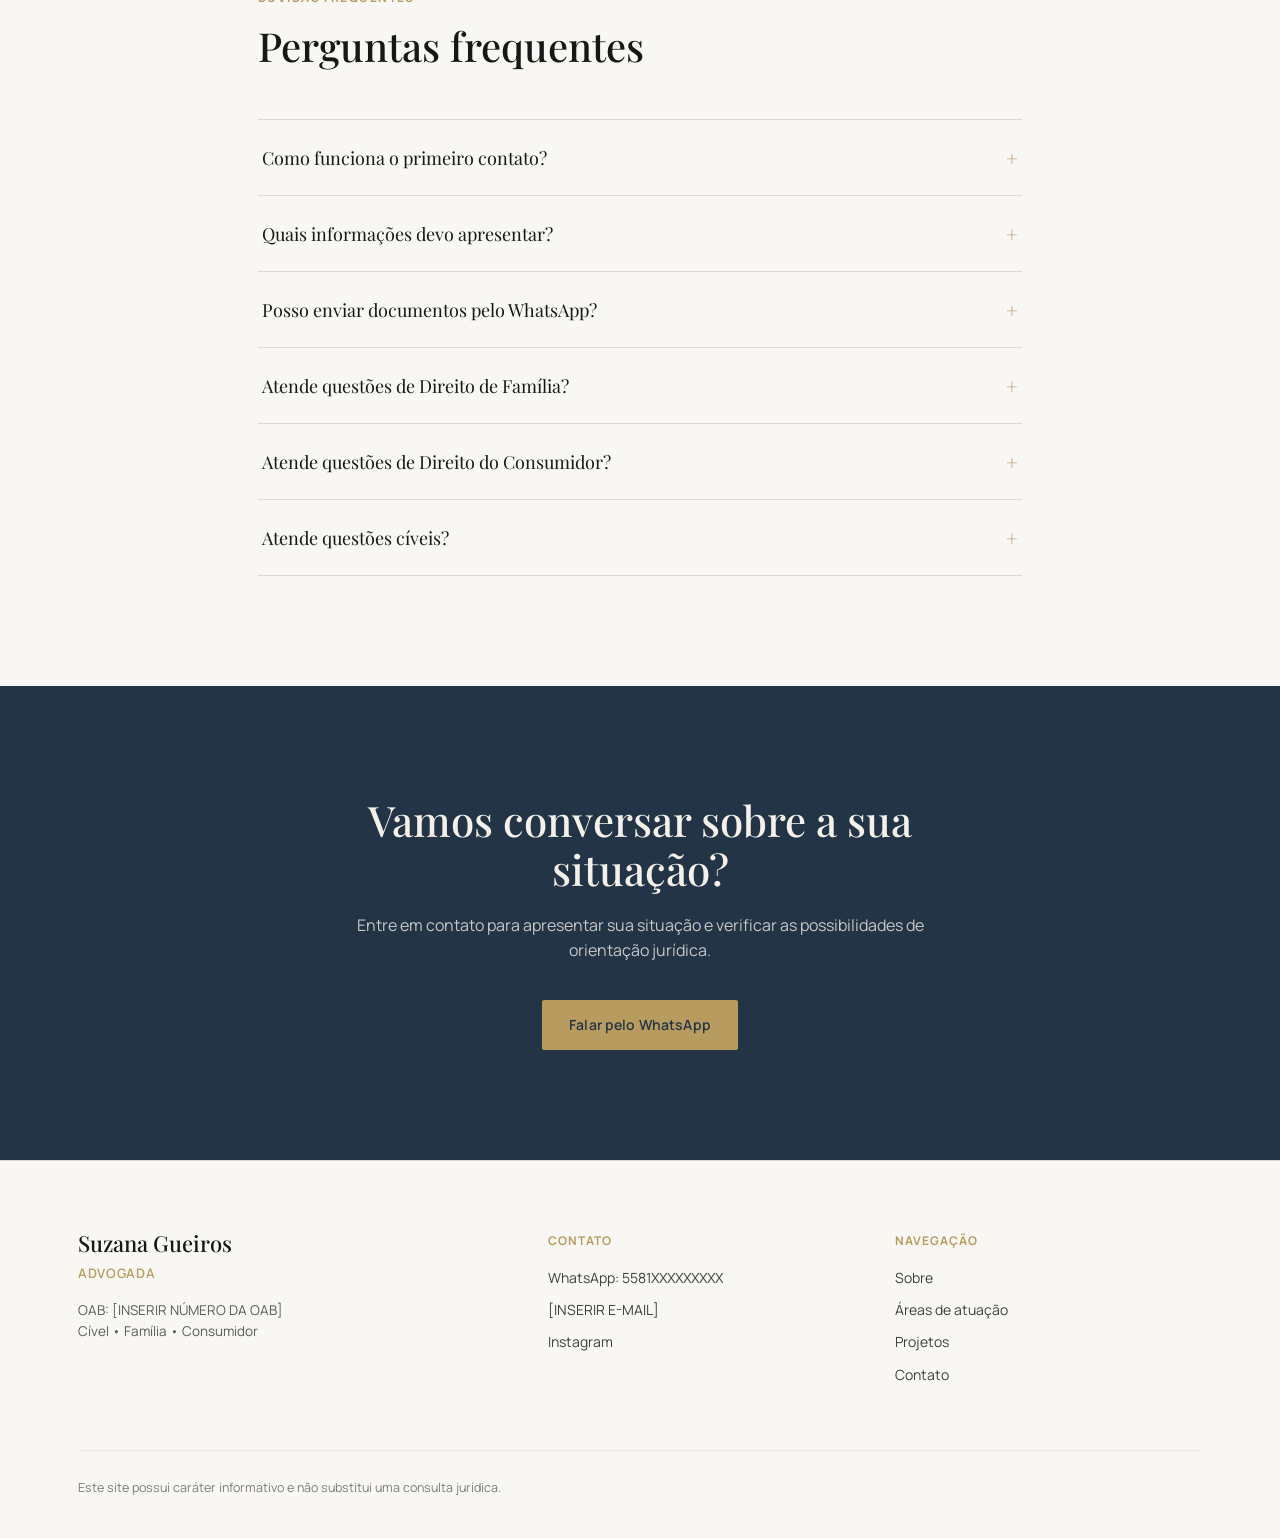
==== commit 024efcb3: "Add files via upload" ====
--- a/dra_suzana_gueiros_site/index.html
+++ b/dra_suzana_gueiros_site/index.html
@@ -1,226 +1,1442 @@
 <!DOCTYPE html>
 <html lang="pt-BR">
 <head>
-  <meta charset="UTF-8">
-  <meta name="viewport" content="width=device-width, initial-scale=1.0">
-  <meta name="description" content="Dra. Suzana Gueiros | Advocacia Cível, Família e Consumidor. Atuação profissional, institucional e social.">
-  <meta name="theme-color" content="#171717">
-  <title>Dra. Suzana Gueiros | Advocacia Cível, Família e Consumidor</title>
-  <link rel="preconnect" href="https://fonts.googleapis.com">
-  <link rel="preconnect" href="https://fonts.gstatic.com" crossorigin>
-  <link href="https://fonts.googleapis.com/css2?family=Cormorant+Garamond:wght@500;600;700&family=Inter:wght@400;500;600;700&display=swap" rel="stylesheet">
-  <link rel="stylesheet" href="css/style.css">
+<meta charset="UTF-8">
+<meta name="viewport" content="width=device-width, initial-scale=1.0">
+<title>Suzana Gueiros | Advocacia Cível, Família e Consumidor</title>
+<meta name="description" content="Advocacia nas áreas Cível, Família e Consumidor. Conheça a atuação profissional e institucional de Suzana Gueiros e entre em contato.">
+<meta property="og:title" content="Suzana Gueiros | Advocacia Cível, Família e Consumidor">
+<meta property="og:description" content="Atuação jurídica dedicada a orientar com clareza, responsabilidade e segurança nas áreas Cível, Família e Consumidor.">
+<meta property="og:type" content="website">
+<link rel="icon" href="data:image/svg+xml,<svg xmlns=%22http://www.w3.org/2000/svg%22 viewBox=%220 0 100 100%22><text y=%22.9em%22 font-size=%2290%22>⚖️</text></svg>">
+<link rel="preconnect" href="https://fonts.googleapis.com">
+<link rel="preconnect" href="https://fonts.gstatic.com" crossorigin>
+<link href="https://fonts.googleapis.com/css2?family=Playfair+Display:ital,wght@0,400;0,500;0,600;1,400&family=Manrope:wght@300;400;500;600;700&display=swap" rel="stylesheet">
+<style>
+  :root{
+    --bg: #F8F7F4;
+    --bg-alt: #F1EFE9;
+    --ink: #171717;
+    --institutional: #243447;
+    --gold: #B89B5E;
+    --gold-soft: #D9C89A;
+    --white: #FFFFFF;
+    --line: rgba(23,23,23,0.12);
+    --shadow: 0 20px 60px rgba(23,23,23,0.08);
+    --serif: 'Playfair Display', Georgia, serif;
+    --sans: 'Manrope', -apple-system, BlinkMacSystemFont, 'Segoe UI', sans-serif;
+    --maxw: 1180px;
+    --radius: 2px;
+  }
+  :root:not([data-theme="light"]) {
+    @media (prefers-color-scheme: dark) {
+      --bg: #15140F;
+      --bg-alt: #1C1B16;
+      --ink: #F2EFE7;
+      --institutional: #DCE4EE;
+      --white: #201F19;
+      --line: rgba(242,239,231,0.14);
+      --shadow: 0 20px 60px rgba(0,0,0,0.5);
+    }
+  }
+  :root[data-theme="dark"]{
+    --bg: #15140F;
+    --bg-alt: #1C1B16;
+    --ink: #F2EFE7;
+    --institutional: #DCE4EE;
+    --white: #201F19;
+    --line: rgba(242,239,231,0.14);
+    --shadow: 0 20px 60px rgba(0,0,0,0.5);
+  }
+
+  *{box-sizing:border-box;}
+  html{scroll-behavior:smooth;}
+  body{
+    margin:0;
+    background:var(--bg);
+    color:var(--ink);
+    font-family:var(--sans);
+    font-weight:400;
+    line-height:1.6;
+    -webkit-font-smoothing:antialiased;
+    overflow-x:hidden;
+  }
+  img{max-width:100%;display:block;}
+  a{color:inherit;text-decoration:none;}
+  button{font-family:inherit;cursor:pointer;}
+  .wrap{max-width:var(--maxw);margin:0 auto;padding:0 28px;}
+  h1,h2,h3{font-family:var(--serif);font-weight:500;line-height:1.15;margin:0;}
+  p{margin:0;}
+  ::selection{background:var(--gold-soft);color:var(--ink);}
+  :focus-visible{outline:2px solid var(--gold);outline-offset:3px;}
+  @media (prefers-reduced-motion: reduce){
+    *{animation-duration:0.01ms !important;animation-iteration-count:1 !important;transition-duration:0.01ms !important;scroll-behavior:auto !important;}
+  }
+
+  /* ---------- placeholder / photo media block ---------- */
+  .media-slot{
+    position:relative;
+    background:
+      repeating-linear-gradient(135deg, var(--institutional) 0px, var(--institutional) 1px, transparent 1px, transparent 14px),
+      var(--bg-alt);
+    border:1px solid var(--line);
+    display:flex;
+    align-items:center;
+    justify-content:center;
+    color:var(--institutional);
+    overflow:hidden;
+  }
+  .media-slot.has-photo{background:var(--bg-alt);}
+  .media-slot.has-photo img{width:100%;height:100%;object-fit:cover;}
+  .media-slot .slot-inner{
+    text-align:center;
+    padding:24px;
+  }
+  .media-slot .slot-mark{
+    width:44px;height:44px;margin:0 auto 14px;
+    border:1px solid currentColor;border-radius:50%;
+    display:flex;align-items:center;justify-content:center;
+    font-family:var(--serif);font-style:italic;font-size:18px;
+  }
+  .media-slot .slot-label{
+    font-size:13px;letter-spacing:.02em;color:var(--ink);opacity:.62;
+    max-width:220px;margin:0 auto;
+  }
+  .media-slot .slot-path{
+    font-size:11px;color:var(--gold);opacity:.85;margin-top:6px;font-family:monospace;
+  }
+
+  /* ---------- header ---------- */
+  header{
+    position:fixed;top:0;left:0;right:0;z-index:100;
+    background:color-mix(in srgb, var(--bg) 88%, transparent);
+    backdrop-filter:blur(10px);
+    border-bottom:1px solid transparent;
+    transition:border-color .3s ease, background .3s ease;
+  }
+  header.scrolled{border-bottom-color:var(--line);}
+  .nav-row{
+    display:flex;align-items:center;justify-content:space-between;
+    height:84px;
+  }
+  .brand{
+    font-family:var(--serif);font-size:20px;letter-spacing:.01em;
+    display:flex;flex-direction:column;line-height:1.1;
+  }
+  .brand small{font-family:var(--sans);font-size:11px;letter-spacing:.08em;color:var(--gold);font-weight:600;margin-top:3px;}
+  nav.primary-nav{display:flex;align-items:center;gap:36px;}
+  nav.primary-nav a.nav-link{
+    font-size:14px;color:var(--ink);opacity:.75;position:relative;padding:6px 0;
+  }
+  nav.primary-nav a.nav-link:hover{opacity:1;}
+  nav.primary-nav a.nav-link::after{
+    content:"";position:absolute;left:0;right:0;bottom:0;height:1px;background:var(--gold);
+    transform:scaleX(0);transform-origin:left;transition:transform .25s ease;
+  }
+  nav.primary-nav a.nav-link:hover::after{transform:scaleX(1);}
+  .btn{
+    display:inline-flex;align-items:center;gap:10px;
+    padding:13px 26px;border-radius:var(--radius);
+    font-size:14px;font-weight:600;letter-spacing:.01em;
+    border:1px solid transparent;transition:all .25s ease;
+    white-space:nowrap;
+  }
+  .btn-gold{background:var(--institutional);color:#F4F1EA;}
+  .btn-gold:hover{background:var(--gold);color:var(--institutional);}
+  .btn-outline{border-color:var(--line);color:var(--ink);}
+  .btn-outline:hover{border-color:var(--institutional);}
+  .btn-sm{padding:9px 16px;font-size:13px;}
+  .btn-danger{border-color:rgba(178,58,58,.4);color:#9C3B3B;}
+  .btn-danger:hover{background:#9C3B3B;color:#fff;border-color:#9C3B3B;}
+  .hamburger{display:none;background:none;border:0;padding:8px;flex-direction:column;gap:5px;}
+  .hamburger span{width:22px;height:1px;background:var(--ink);display:block;}
+
+  .mobile-menu{
+    position:fixed;inset:0;background:var(--bg);z-index:99;
+    display:flex;flex-direction:column;justify-content:center;align-items:center;gap:28px;
+    transform:translateY(-100%);transition:transform .35s ease;
+  }
+  .mobile-menu.open{transform:translateY(0);}
+  .mobile-menu a{font-family:var(--serif);font-size:26px;}
+
+  /* ---------- hero ---------- */
+  .hero{
+    padding:150px 0 80px;
+    display:grid;grid-template-columns:1fr 1fr;gap:60px;align-items:center;
+  }
+  .hero-eyebrow{
+    font-size:12px;letter-spacing:.14em;color:var(--gold);font-weight:700;margin-bottom:22px;
+  }
+  .hero h1{
+    font-size:clamp(34px,4.4vw,54px);
+    max-width:14ch;
+  }
+  .hero p.lead{
+    margin-top:22px;font-size:17px;max-width:46ch;opacity:.82;
+  }
+  .hero-ctas{display:flex;gap:16px;margin-top:36px;flex-wrap:wrap;}
+  .hero-visual{position:relative;}
+  .hero-photo{aspect-ratio:4/5;width:100%;border-radius:var(--radius);}
+  .hero-tags{
+    position:absolute;left:-16px;bottom:26px;
+    display:flex;flex-direction:column;gap:10px;
+  }
+  .hero-tag{
+    background:var(--white);border:1px solid var(--line);
+    box-shadow:var(--shadow);
+    padding:10px 18px;font-size:12.5px;font-weight:600;color:var(--institutional);
+    border-radius:var(--radius);
+  }
+
+  /* ---------- authority bar ---------- */
+  .authority-bar{
+    background:var(--institutional);color:#F4F1EA;
+    padding:26px 0;
+  }
+  .authority-bar .wrap{
+    display:flex;flex-wrap:wrap;justify-content:space-between;gap:20px;
+  }
+  .authority-item{display:flex;align-items:center;gap:12px;font-size:14px;opacity:.92;}
+  .authority-item .dot{width:6px;height:6px;border-radius:50%;background:var(--gold);flex-shrink:0;}
+
+  /* ---------- section shell ---------- */
+  section{padding:110px 0;}
+  .kicker{font-size:12px;letter-spacing:.12em;color:var(--gold);font-weight:700;margin-bottom:16px;}
+  .section-title{font-size:clamp(28px,3.2vw,40px);max-width:18ch;}
+  .section-head{max-width:640px;}
+  .section-head.centered{margin:0 auto;text-align:center;}
+
+  /* ---------- about ---------- */
+  .about-grid{display:grid;grid-template-columns:0.85fr 1.15fr;gap:70px;align-items:center;}
+  .about-photo{aspect-ratio:3/4;border-radius:var(--radius);}
+  .about-name{font-family:var(--serif);font-size:26px;margin-top:8px;}
+  .about-role{color:var(--gold);font-weight:600;font-size:13px;letter-spacing:.05em;margin-top:4px;}
+  .about-lists{display:grid;grid-template-columns:1fr 1fr;gap:28px;margin-top:34px;}
+  .about-lists h4{font-family:var(--sans);font-size:12.5px;letter-spacing:.06em;color:var(--institutional);opacity:.6;margin:0 0 12px;font-weight:700;}
+  .about-lists ul{margin:0;padding:0;list-style:none;}
+  .about-lists li{
+    padding:9px 0;border-top:1px solid var(--line);font-size:14.5px;
+  }
+  .about-lists li:first-child{border-top:none;}
+
+  /* ---------- practice cards ---------- */
+  .cards3{display:grid;grid-template-columns:repeat(3,1fr);gap:26px;margin-top:56px;}
+  .practice-card{
+    background:var(--white);border:1px solid var(--line);
+    padding:38px 32px;border-radius:var(--radius);
+    display:flex;flex-direction:column;gap:20px;height:100%;
+    transition:border-color .25s ease, transform .25s ease;
+  }
+  .practice-card:hover{border-color:var(--gold);transform:translateY(-4px);}
+  .practice-card h3{font-size:22px;}
+  .practice-card p{opacity:.78;font-size:14.5px;flex-grow:1;}
+  .practice-card .btn{align-self:flex-start;}
+
+  /* ---------- pillars ---------- */
+  .pillars-band{background:var(--institutional);color:#F4F1EA;}
+  .pillars-band .section-head .kicker{color:var(--gold);}
+  .pillars-band .section-title{color:#F4F1EA;}
+  .pillars{display:grid;grid-template-columns:repeat(3,1fr);gap:1px;margin-top:60px;background:rgba(244,241,234,0.14);}
+  .pillar{background:var(--institutional);padding:44px 34px;}
+  .pillar-num{font-family:var(--serif);font-style:italic;font-size:15px;color:var(--gold);}
+  .pillar h3{font-size:20px;color:#F4F1EA;margin-top:18px;}
+  .pillar p{opacity:.72;font-size:14.5px;margin-top:14px;}
+  .pillar.reveal{opacity:0;transform:translateY(18px);transition:opacity .6s ease, transform .6s ease;}
+  .pillar.reveal.in-view{opacity:1;transform:translateY(0);}
+
+  /* ---------- institutional ---------- */
+  .inst-grid{display:grid;grid-template-columns:1fr 1fr;gap:70px;align-items:start;margin-top:20px;}
+  .inst-highlights{display:flex;flex-direction:column;gap:0;margin-top:36px;}
+  .inst-item{padding:22px 0;border-top:1px solid var(--line);display:flex;gap:20px;}
+  .inst-item:first-child{border-top:none;}
+  .inst-item .inst-label{font-size:11.5px;letter-spacing:.08em;color:var(--gold);font-weight:700;width:120px;flex-shrink:0;padding-top:2px;}
+  .inst-item .inst-value{font-size:15px;}
+  .inst-photos{display:grid;grid-template-columns:1fr 1fr;gap:16px;}
+  .inst-photos .media-slot:first-child{grid-column:1/-1;aspect-ratio:16/9;}
+  .inst-photos .media-slot{aspect-ratio:1/1;}
+
+  /* ---------- projects ---------- */
+  .cards-grid{display:grid;grid-template-columns:repeat(3,1fr);gap:26px;margin-top:56px;}
+  .project-card{border:1px solid var(--line);border-radius:var(--radius);overflow:hidden;background:var(--white);position:relative;}
+  .project-card .media-slot{aspect-ratio:4/3;}
+  .project-card-body{padding:24px;}
+  .project-card-body .proj-date{font-size:11.5px;color:var(--gold);font-weight:700;letter-spacing:.04em;}
+  .project-card-body h3{font-size:18px;margin-top:10px;}
+  .project-card-body p{font-size:14px;opacity:.75;margin-top:10px;}
+  .empty-state{
+    grid-column:1/-1;
+    border:1px dashed var(--line);border-radius:var(--radius);
+    padding:56px 30px;text-align:center;color:var(--ink);opacity:.6;font-size:14.5px;
+  }
+
+  /* ---------- gallery ---------- */
+  .gallery-grid{
+    display:grid;grid-template-columns:repeat(4,1fr);grid-auto-rows:150px;gap:12px;margin-top:56px;
+  }
+  .gallery-grid .media-slot{cursor:pointer;}
+  .gallery-grid .g1{grid-column:span 2;grid-row:span 2;}
+  .gallery-grid button.media-slot{border:1px solid var(--line);width:100%;padding:0;}
+
+  .lightbox{
+    position:fixed;inset:0;background:rgba(15,14,10,0.92);z-index:200;
+    display:none;align-items:center;justify-content:center;padding:40px;
+  }
+  .lightbox.open{display:flex;}
+  .lightbox-inner{max-width:720px;width:100%;text-align:center;}
+  .lightbox .media-slot{aspect-ratio:4/3;background:var(--bg-alt);}
+  .lightbox-close{
+    position:absolute;top:28px;right:32px;color:#F4F1EA;background:none;border:1px solid rgba(244,241,234,.3);
+    width:42px;height:42px;border-radius:50%;font-size:18px;
+  }
+  .lightbox-caption{color:#F4F1EA;margin-top:18px;font-size:14px;opacity:.8;}
+
+  /* ---------- videos ---------- */
+  .video-grid{display:grid;grid-template-columns:repeat(3,1fr);gap:26px;margin-top:56px;}
+  .video-card{border:1px solid var(--line);border-radius:var(--radius);overflow:hidden;background:var(--white);position:relative;}
+  .video-card .media-slot{aspect-ratio:16/9;}
+  .video-card .media-slot .slot-mark{font-style:normal;}
+  .video-card-body{padding:20px 22px;}
+  .video-card-body h3{font-size:16.5px;}
+  .video-card-body p{font-size:13.5px;opacity:.72;margin-top:8px;}
+  .video-card-body a.video-link{font-size:12.5px;color:var(--gold);font-weight:600;margin-top:10px;display:inline-block;}
+
+  /* ---------- help section ---------- */
+  .help-section{
+    background:var(--bg-alt);
+    text-align:center;
+  }
+  .help-section .wrap{max-width:760px;}
+  .help-section h2{font-size:clamp(26px,3.4vw,36px);}
+  .help-section p{margin-top:20px;font-size:16px;opacity:.8;}
+  .help-section .btn{margin-top:36px;}
+
+  /* ---------- faq ---------- */
+  .faq-list{margin-top:50px;border-top:1px solid var(--line);}
+  .faq-item{border-bottom:1px solid var(--line);}
+  .faq-q{
+    width:100%;text-align:left;background:none;border:0;
+    display:flex;justify-content:space-between;align-items:center;
+    padding:24px 4px;font-family:var(--serif);font-size:18px;color:var(--ink);
+  }
+  .faq-q .plus{font-size:20px;color:var(--gold);transition:transform .25s ease;flex-shrink:0;margin-left:20px;}
+  .faq-item.open .plus{transform:rotate(45deg);}
+  .faq-a{
+    max-height:0;overflow:hidden;transition:max-height .3s ease;
+  }
+  .faq-a p{padding:0 4px 24px;font-size:14.5px;opacity:.78;max-width:70ch;}
+
+  /* ---------- final cta ---------- */
+  .final-cta{
+    background:var(--institutional);color:#F4F1EA;text-align:center;
+  }
+  .final-cta .wrap{max-width:680px;}
+  .final-cta h2{font-size:clamp(28px,3.6vw,42px);color:#F4F1EA;}
+  .final-cta p{margin-top:20px;font-size:16px;opacity:.78;}
+  .final-cta .btn{margin-top:36px;}
+  .final-cta .btn-gold{background:var(--gold);color:var(--institutional);}
+  .final-cta .btn-gold:hover{background:#F4F1EA;}
+
+  /* ---------- footer ---------- */
+  footer{padding:70px 0 40px;border-top:1px solid var(--line);}
+  .footer-grid{display:grid;grid-template-columns:1.4fr 1fr 1fr;gap:40px;}
+  .footer-brand h3{font-size:22px;}
+  .footer-brand .about-role{margin-top:6px;}
+  .footer-col h4{font-size:12px;letter-spacing:.08em;color:var(--gold);font-weight:700;margin:0 0 16px;}
+  .footer-col p, .footer-col a{display:block;font-size:14px;opacity:.82;margin-bottom:10px;}
+  .footer-col a:hover{opacity:1;text-decoration:underline;}
+  .footer-disclaimer{
+    margin-top:54px;padding-top:26px;border-top:1px solid var(--line);
+    font-size:12.5px;opacity:.55;line-height:1.7;
+  }
+
+  /* ---------- floating buttons ---------- */
+  .wa-float{
+    position:fixed;right:26px;bottom:26px;z-index:90;
+    display:flex;align-items:center;gap:10px;
+    background:var(--institutional);color:#F4F1EA;
+    padding:15px 22px 15px 16px;border-radius:40px;
+    box-shadow:0 12px 30px rgba(23,23,23,0.25);
+    transition:transform .2s ease, background .2s ease;
+  }
+  .wa-float:hover{transform:translateY(-2px);background:var(--gold);color:var(--institutional);}
+  .wa-float svg{width:22px;height:22px;flex-shrink:0;}
+  .wa-float span{font-size:13.5px;font-weight:600;}
+
+  .admin-float{
+    position:fixed;left:26px;bottom:26px;z-index:90;
+    display:none;
+    align-items:center;gap:9px;
+    background:var(--white);color:var(--institutional);
+    border:1px solid var(--line);
+    padding:13px 20px 13px 16px;border-radius:40px;
+    box-shadow:0 12px 30px rgba(23,23,23,0.15);
+    font-size:13px;font-weight:700;
+  }
+  .admin-float.visible{display:flex;}
+  .admin-float:hover{border-color:var(--gold);}
+
+  /* ---------- reveal ---------- */
+  .reveal-up{opacity:0;transform:translateY(22px);transition:opacity .7s ease, transform .7s ease;}
+  .reveal-up.in-view{opacity:1;transform:translateY(0);}
+
+  /* ---------- admin panel ---------- */
+  .admin-overlay{
+    position:fixed;inset:0;background:rgba(15,14,10,0.55);z-index:300;
+    display:none;
+  }
+  .admin-overlay.open{display:block;}
+  .admin-panel{
+    position:fixed;top:0;right:0;bottom:0;width:min(480px,100%);
+    background:var(--bg);z-index:301;
+    box-shadow:-20px 0 50px rgba(0,0,0,.2);
+    display:flex;flex-direction:column;
+    transform:translateX(100%);transition:transform .3s ease;
+  }
+  .admin-overlay.open .admin-panel{transform:translateX(0);}
+  .admin-head{
+    padding:24px 26px;border-bottom:1px solid var(--line);
+    display:flex;align-items:center;justify-content:space-between;flex-shrink:0;
+  }
+  .admin-head h2{font-size:19px;}
+  .admin-close{background:none;border:1px solid var(--line);width:36px;height:36px;border-radius:50%;font-size:15px;}
+  .admin-tabs{display:flex;border-bottom:1px solid var(--line);flex-shrink:0;overflow-x:auto;}
+  .admin-tab{
+    padding:14px 16px;font-size:13px;font-weight:600;color:var(--ink);opacity:.55;
+    border-bottom:2px solid transparent;white-space:nowrap;background:none;border-left:0;border-right:0;border-top:0;
+  }
+  .admin-tab.active{opacity:1;border-bottom-color:var(--gold);color:var(--institutional);}
+  .admin-body{padding:24px 26px;overflow-y:auto;flex-grow:1;}
+  .admin-section{display:none;}
+  .admin-section.active{display:block;}
+  .admin-field{margin-bottom:18px;}
+  .admin-field label{display:block;font-size:12px;font-weight:700;letter-spacing:.03em;color:var(--institutional);margin-bottom:7px;}
+  .admin-field input[type=text], .admin-field input[type=url], .admin-field input[type=email], .admin-field textarea{
+    width:100%;padding:11px 13px;border:1px solid var(--line);border-radius:var(--radius);
+    font-family:inherit;font-size:14px;background:var(--white);color:var(--ink);
+  }
+  .admin-field textarea{resize:vertical;min-height:70px;}
+  .admin-field input[type=file]{font-size:13px;}
+  .admin-photo-preview{
+    width:100%;aspect-ratio:16/10;border:1px dashed var(--line);border-radius:var(--radius);
+    margin-bottom:10px;display:flex;align-items:center;justify-content:center;overflow:hidden;background:var(--bg-alt);
+  }
+  .admin-photo-preview img{width:100%;height:100%;object-fit:cover;}
+  .admin-photo-preview span{font-size:12.5px;opacity:.55;}
+  .admin-item-card{
+    border:1px solid var(--line);border-radius:var(--radius);padding:14px 16px;margin-bottom:12px;
+    display:flex;justify-content:space-between;align-items:flex-start;gap:12px;background:var(--white);
+  }
+  .admin-item-card .item-info strong{font-size:14px;display:block;}
+  .admin-item-card .item-info span{font-size:12.5px;opacity:.65;}
+  .admin-divider{border:0;border-top:1px solid var(--line);margin:26px 0;}
+  .admin-hint{font-size:12.5px;opacity:.6;margin-top:4px;line-height:1.5;}
+  .admin-foot{
+    padding:18px 26px;border-top:1px solid var(--line);flex-shrink:0;
+    display:flex;align-items:center;justify-content:space-between;gap:12px;
+  }
+  .admin-status{font-size:12.5px;opacity:.7;}
+  .admin-status.error{color:#9C3B3B;opacity:1;}
+  .admin-status.ok{color:#3B7A57;opacity:1;}
+  .subhead{font-size:13px;font-weight:700;color:var(--institutional);margin:0 0 14px;}
+
+  /* ---------- responsive ---------- */
+  @media (max-width:980px){
+    nav.primary-nav{display:none;}
+    .hamburger{display:flex;}
+    .hero{grid-template-columns:1fr;padding-top:130px;}
+    .hero-visual{order:-1;}
+    .hero h1{max-width:none;}
+    .about-grid,.inst-grid{grid-template-columns:1fr;gap:40px;}
+    .about-lists{grid-template-columns:1fr;}
+    .cards3,.cards-grid,.video-grid,.pillars{grid-template-columns:1fr;}
+    .footer-grid{grid-template-columns:1fr;gap:32px;}
+    .gallery-grid{grid-template-columns:repeat(2,1fr);}
+    .gallery-grid .g1{grid-column:span 2;grid-row:span 1;}
+    section{padding:72px 0;}
+    .authority-bar .wrap{justify-content:flex-start;gap:22px 34px;}
+    .wa-float span{display:none;}
+    .wa-float{padding:15px;border-radius:50%;}
+    .admin-float span{display:none;}
+    .admin-float{padding:14px;border-radius:50%;}
+  }
+  @media (max-width:560px){
+    .wrap{padding:0 20px;}
+    .hero p.lead{font-size:15.5px;}
+    .hero-ctas .btn{width:100%;justify-content:center;}
+    .hero-ctas{flex-direction:column;}
+    .admin-panel{width:100%;}
+  }
+</style>
 </head>
 <body>
-  <header class="header" id="topo">
-    <div class="container nav">
-      <a href="#inicio" class="brand">
-        <span class="brand-mark">SG</span>
-        <span><strong>Dra. Suzana Gueiros</strong><small>Advocacia</small></span>
-      </a>
-      <button class="menu-toggle" aria-label="Abrir menu">☰</button>
-      <nav class="menu">
-        <a href="#inicio">Início</a>
+
+<!-- ============ DADOS DO SITE (editados pelo painel administrativo) ============ -->
+<script id="site-data" type="application/json">{"config": {"nome": "Suzana Gueiros", "oab": "", "whatsapp": "", "instagram": "", "email": ""}, "fotoPrincipal": null, "fotoSobre": null, "projetos": [], "videos": [], "galeria": []}</script>
+<!-- ============ TEMPLATE COMPLETO DA PÁGINA, EM BASE64 (uso interno do painel administrativo — não editar) ============ -->
+<script id="page-template" type="text/plain">[base64]/[base64]/[base64]/[base64]/[base64]/[base64]</script>
+
+<!-- ============ HEADER ============ -->
+<header id="site-header">
+  <div class="wrap nav-row">
+    <a href="#topo" class="brand">
+      <span id="brand-name">Suzana Gueiros</span>
+      <small>ADVOCACIA</small>
+    </a>
+    <nav class="primary-nav">
+      <a class="nav-link" href="#topo">Início</a>
+      <a class="nav-link" href="#sobre">Sobre</a>
+      <a class="nav-link" href="#atuacao">Atuação</a>
+      <a class="nav-link" href="#projetos">Projetos</a>
+      <a class="nav-link" href="#videos">Vídeos</a>
+      <a class="nav-link" href="#contato">Contato</a>
+      <a class="btn btn-gold js-wa" data-msg="default" href="#">WhatsApp</a>
+    </nav>
+    <button class="hamburger" id="menuToggle" aria-label="Abrir menu" aria-expanded="false">
+      <span></span><span></span><span></span>
+    </button>
+  </div>
+</header>
+
+<div class="mobile-menu" id="mobileMenu">
+  <a href="#topo" class="js-close-menu">Início</a>
+  <a href="#sobre" class="js-close-menu">Sobre</a>
+  <a href="#atuacao" class="js-close-menu">Atuação</a>
+  <a href="#projetos" class="js-close-menu">Projetos</a>
+  <a href="#videos" class="js-close-menu">Vídeos</a>
+  <a href="#contato" class="js-close-menu">Contato</a>
+  <a href="#" class="btn btn-gold js-wa" data-msg="default">Falar no WhatsApp</a>
+</div>
+
+<!-- ============ HERO ============ -->
+<section id="topo" class="hero wrap">
+  <div class="hero-content">
+    <div class="hero-eyebrow">ADVOCACIA • CÍVEL • FAMÍLIA • CONSUMIDOR</div>
+    <h1>Direito com estratégia, acolhimento e compromisso.</h1>
+    <p class="lead">Atuação jurídica dedicada a compreender cada situação de forma individual, buscando orientar você com clareza, responsabilidade e segurança.</p>
+    <div class="hero-ctas">
+      <a href="#" class="btn btn-gold js-wa" data-msg="default">Falar pelo WhatsApp</a>
+      <a href="#sobre" class="btn btn-outline">Conheça minha atuação</a>
+    </div>
+  </div>
+  <div class="hero-visual">
+    <div class="media-slot hero-photo" id="slot-hero">
+      <div class="slot-inner">
+        <div class="slot-mark">SG</div>
+        <div class="slot-label">Fotografia principal</div>
+      </div>
+    </div>
+    <div class="hero-tags">
+      <div class="hero-tag">Advocacia Cível</div>
+      <div class="hero-tag">Direito de Família</div>
+      <div class="hero-tag">Direito do Consumidor</div>
+    </div>
+  </div>
+</section>
+
+<!-- ============ AUTHORITY BAR ============ -->
+<div class="authority-bar">
+  <div class="wrap">
+    <div class="authority-item"><span class="dot"></span>Advocacia Cível</div>
+    <div class="authority-item"><span class="dot"></span>Família</div>
+    <div class="authority-item"><span class="dot"></span>Consumidor</div>
+    <div class="authority-item"><span class="dot"></span>Atuação Institucional</div>
+  </div>
+</div>
+
+<!-- ============ SOBRE ============ -->
+<section id="sobre">
+  <div class="wrap about-grid">
+    <div class="media-slot about-photo" id="slot-about">
+      <div class="slot-inner">
+        <div class="slot-mark">SG</div>
+        <div class="slot-label">Fotografia — seção Sobre</div>
+      </div>
+    </div>
+    <div>
+      <div class="kicker">SOBRE</div>
+      <h2 class="section-title">Mais do que representar, compreender.</h2>
+      <p style="margin-top:22px;font-size:15.5px;opacity:.82;max-width:52ch;">Cada história possui suas particularidades. A atuação jurídica começa pela escuta, pela compreensão do problema e pela busca de uma orientação clara e responsável.</p>
+
+      <div class="about-name" id="about-name">Suzana Gueiros</div>
+      <div class="about-role">ADVOGADA</div>
+
+      <div class="about-lists">
+        <div>
+          <h4>Áreas de atuação</h4>
+          <ul>
+            <li>Direito Cível</li>
+            <li>Direito de Família</li>
+            <li>Direito do Consumidor</li>
+          </ul>
+        </div>
+        <div>
+          <h4>Atuação institucional</h4>
+          <ul>
+            <li>Conselheira da OAB SLM/Camaragibe</li>
+            <li>Membra da CDPIDOSA da OAB/PE</li>
+          </ul>
+        </div>
+      </div>
+
+      <a href="#" class="btn btn-gold js-wa" data-msg="default" style="margin-top:34px;">Quero conversar</a>
+    </div>
+  </div>
+</section>
+
+<!-- ============ ÁREAS DE ATUAÇÃO ============ -->
+<section id="atuacao" style="background:var(--bg-alt);">
+  <div class="wrap">
+    <div class="section-head centered">
+      <div class="kicker">ÁREAS DE ATUAÇÃO</div>
+      <h2 class="section-title" style="margin:0 auto;">Onde posso te orientar</h2>
+    </div>
+
+    <div class="cards3">
+      <div class="practice-card reveal-up">
+        <h3>Direito de Família</h3>
+        <p>Orientação jurídica para questões que envolvem relações familiares e seus diferentes momentos.</p>
+        <a href="#" class="btn btn-outline js-wa" data-msg="familia">Conversar sobre Família</a>
+      </div>
+      <div class="practice-card reveal-up">
+        <h3>Direito do Consumidor</h3>
+        <p>Orientação em situações relacionadas às relações de consumo, buscando esclarecer direitos e possibilidades.</p>
+        <a href="#" class="btn btn-outline js-wa" data-msg="consumidor">Conversar sobre Consumidor</a>
+      </div>
+      <div class="practice-card reveal-up">
+        <h3>Direito Cível</h3>
+        <p>Atuação em questões cíveis, com análise individualizada de cada situação.</p>
+        <a href="#" class="btn btn-outline js-wa" data-msg="civel">Conversar sobre Direito Cível</a>
+      </div>
+    </div>
+  </div>
+</section>
+
+<!-- ============ PILARES ============ -->
+<section class="pillars-band">
+  <div class="wrap">
+    <div class="section-head">
+      <div class="kicker">COMO ATUO</div>
+      <h2 class="section-title">Uma atuação baseada em três pilares</h2>
+    </div>
+    <div class="pillars">
+      <div class="pillar reveal">
+        <div class="pillar-num">01</div>
+        <h3>Escuta</h3>
+        <p>Antes de qualquer orientação, compreender a história e o contexto.</p>
+      </div>
+      <div class="pillar reveal">
+        <div class="pillar-num">02</div>
+        <h3>Clareza</h3>
+        <p>Explicar as possibilidades jurídicas de maneira objetiva e compreensível.</p>
+      </div>
+      <div class="pillar reveal">
+        <div class="pillar-num">03</div>
+        <h3>Compromisso</h3>
+        <p>Tratar cada demanda com responsabilidade e atenção.</p>
+      </div>
+    </div>
+  </div>
+</section>
+
+<!-- ============ ATUAÇÃO INSTITUCIONAL ============ -->
+<section>
+  <div class="wrap inst-grid">
+    <div>
+      <div class="kicker">ATUAÇÃO INSTITUCIONAL</div>
+      <h2 class="section-title">Uma atuação que também ultrapassa o escritório.</h2>
+      <p style="margin-top:22px;font-size:15.5px;opacity:.82;max-width:48ch;">A advocacia também pode contribuir para o diálogo institucional, a defesa de direitos e a construção de uma sociedade mais consciente.</p>
+
+      <div class="inst-highlights">
+        <div class="inst-item">
+          <div class="inst-label">CONSELHEIRA</div>
+          <div class="inst-value">OAB SLM/Camaragibe</div>
+        </div>
+        <div class="inst-item">
+          <div class="inst-label">COMISSÃO</div>
+          <div class="inst-value">CDPIDOSA — OAB/PE</div>
+        </div>
+        <div class="inst-item">
+          <div class="inst-label">ATUAÇÃO SOCIAL</div>
+          <div class="inst-value">Participação em iniciativas e projetos de impacto social.</div>
+        </div>
+      </div>
+    </div>
+
+    <div class="inst-photos">
+      <div class="media-slot"><div class="slot-inner"><div class="slot-mark">OAB</div><div class="slot-label">Atuação na OAB</div></div></div>
+      <div class="media-slot"><div class="slot-inner"><div class="slot-mark">OAB</div><div class="slot-label">Comissão</div></div></div>
+      <div class="media-slot"><div class="slot-inner"><div class="slot-mark">•</div><div class="slot-label">Projeto social</div></div></div>
+    </div>
+  </div>
+</section>
+
+<!-- ============ PROJETOS ============ -->
+<section id="projetos" style="background:var(--bg-alt);">
+  <div class="wrap">
+    <div class="section-head centered">
+      <div class="kicker">PROJETOS E ATUAÇÃO SOCIAL</div>
+      <h2 class="section-title" style="margin:0 auto;">Projetos que fazem parte da minha caminhada</h2>
+    </div>
+    <div class="cards-grid" id="projetosGrid"></div>
+  </div>
+</section>
+
+<!-- ============ GALERIA ============ -->
+<section>
+  <div class="wrap">
+    <div class="section-head centered">
+      <div class="kicker">GALERIA</div>
+      <h2 class="section-title" style="margin:0 auto;">Minha rotina, minha atuação, meus projetos.</h2>
+    </div>
+    <div class="gallery-grid" id="galeriaGrid"></div>
+  </div>
+</section>
+
+<div class="lightbox" id="lightbox">
+  <button class="lightbox-close" id="lightboxClose" aria-label="Fechar">✕</button>
+  <div class="lightbox-inner">
+    <div class="media-slot" id="lightboxImg">
+      <div class="slot-inner">
+        <div class="slot-mark">•</div>
+        <div class="slot-label" id="lightboxLabel">Fotografia</div>
+      </div>
+    </div>
+    <div class="lightbox-caption" id="lightboxCaption"></div>
+  </div>
+</div>
+
+<!-- ============ VÍDEOS ============ -->
+<section id="videos" style="background:var(--bg-alt);">
+  <div class="wrap">
+    <div class="section-head centered">
+      <div class="kicker">CONTEÚDO E INFORMAÇÃO</div>
+      <h2 class="section-title" style="margin:0 auto;">Vídeos</h2>
+    </div>
+    <div class="video-grid" id="videosGrid"></div>
+  </div>
+</section>
+
+<!-- ============ COMO POSSO AJUDAR ============ -->
+<section class="help-section">
+  <div class="wrap">
+    <div class="kicker">PRÓXIMO PASSO</div>
+    <h2>Talvez você esteja passando por uma situação e não saiba qual caminho seguir.</h2>
+    <p>Uma conversa inicial pode ajudar a compreender melhor a situação e identificar quais informações e documentos são importantes para uma análise jurídica.</p>
+    <a href="#" class="btn btn-gold js-wa" data-msg="default">Quero conversar pelo WhatsApp</a>
+  </div>
+</section>
+
+<!-- ============ FAQ ============ -->
+<section>
+  <div class="wrap" style="max-width:820px;">
+    <div class="kicker">DÚVIDAS FREQUENTES</div>
+    <h2 class="section-title">Perguntas frequentes</h2>
+
+    <div class="faq-list" id="faqList">
+      <div class="faq-item">
+        <button class="faq-q"><span>Como funciona o primeiro contato?</span><span class="plus">+</span></button>
+        <div class="faq-a"><p>O primeiro contato costuma ser feito pelo WhatsApp, onde você pode apresentar, de forma breve, a sua situação. A partir daí é possível organizar os próximos passos.</p></div>
+      </div>
+      <div class="faq-item">
+        <button class="faq-q"><span>Quais informações devo apresentar?</span><span class="plus">+</span></button>
+        <div class="faq-a"><p>Um breve resumo da sua situação já é suficiente para iniciar a conversa. Documentos e detalhes adicionais podem ser solicitados conforme a necessidade for identificada.</p></div>
+      </div>
+      <div class="faq-item">
+        <button class="faq-q"><span>Posso enviar documentos pelo WhatsApp?</span><span class="plus">+</span></button>
+        <div class="faq-a"><p>Sim, documentos podem ser enviados pelo WhatsApp para apoiar a compreensão da situação apresentada.</p></div>
+      </div>
+      <div class="faq-item">
+        <button class="faq-q"><span>Atende questões de Direito de Família?</span><span class="plus">+</span></button>
+        <div class="faq-a"><p>Sim, questões relacionadas a Direito de Família fazem parte das áreas de atuação.</p></div>
+      </div>
+      <div class="faq-item">
+        <button class="faq-q"><span>Atende questões de Direito do Consumidor?</span><span class="plus">+</span></button>
+        <div class="faq-a"><p>Sim, questões relacionadas a Direito do Consumidor fazem parte das áreas de atuação.</p></div>
+      </div>
+      <div class="faq-item">
+        <button class="faq-q"><span>Atende questões cíveis?</span><span class="plus">+</span></button>
+        <div class="faq-a"><p>Sim, questões cíveis fazem parte das áreas de atuação, sempre com análise individualizada de cada caso.</p></div>
+      </div>
+    </div>
+  </div>
+</section>
+
+<!-- ============ CTA FINAL ============ -->
+<section id="contato" class="final-cta">
+  <div class="wrap">
+    <h2>Vamos conversar sobre a sua situação?</h2>
+    <p>Entre em contato para apresentar sua situação e verificar as possibilidades de orientação jurídica.</p>
+    <a href="#" class="btn btn-gold js-wa" data-msg="default">Falar pelo WhatsApp</a>
+  </div>
+</section>
+
+<!-- ============ FOOTER ============ -->
+<footer>
+  <div class="wrap">
+    <div class="footer-grid">
+      <div class="footer-brand">
+        <h3 id="footer-name">Suzana Gueiros</h3>
+        <div class="about-role">ADVOGADA</div>
+        <p style="margin-top:16px;font-size:13.5px;opacity:.7;">OAB: <span data-config="oab">[INSERIR NÚMERO DA OAB]</span></p>
+        <p style="font-size:13.5px;opacity:.7;">Cível • Família • Consumidor</p>
+      </div>
+      <div class="footer-col">
+        <h4>CONTATO</h4>
+        <a href="#" class="js-wa" data-msg="default">WhatsApp: <span data-config="whatsappDisplay">[INSERIR]</span></a>
+        <a href="mailto:" data-config-href="email"><span data-config="email">[INSERIR E-MAIL]</span></a>
+        <a href="#" data-config-href="instagram" target="_blank" rel="noopener">Instagram</a>
+      </div>
+      <div class="footer-col">
+        <h4>NAVEGAÇÃO</h4>
         <a href="#sobre">Sobre</a>
-        <a href="#atuacao">Atuação</a>
-        <a href="#institucional">Institucional</a>
+        <a href="#atuacao">Áreas de atuação</a>
         <a href="#projetos">Projetos</a>
-        <a href="#videos">Vídeos</a>
-        <a href="#contato" class="nav-cta">WhatsApp</a>
-      </nav>
-    </div>
-  </header>
-
-  <main>
-    <section class="hero" id="inicio">
-      <div class="hero-glow"></div>
-      <div class="container hero-grid">
-        <div class="hero-copy reveal">
-          <span class="eyebrow">ADVOCACIA • CÍVEL • FAMÍLIA • CONSUMIDOR</span>
-          <h1>Direito com <em>estratégia</em>, acolhimento e compromisso.</h1>
-          <p>Uma atuação jurídica construída com escuta, clareza e responsabilidade, respeitando a particularidade de cada história.</p>
-          <div class="hero-actions">
-            <a class="btn btn-primary" href="#" data-wa="geral">Falar pelo WhatsApp <span>↗</span></a>
-            <a class="btn btn-ghost" href="#sobre">Conheça minha atuação</a>
-          </div>
-          <div class="hero-signature">
-            <span>✦</span>
-            <div><strong>Dra. Suzana Gueiros</strong><small>Advogada</small></div>
-          </div>
-        </div>
-
-        <div class="hero-photo reveal">
-          <div class="photo-frame">
-            <img src="assets/advogada-principal.jpg" alt="Dra. Suzana Gueiros" onerror="this.style.display='none'; this.parentElement.classList.add('photo-placeholder')">
-            <div class="placeholder-content">
-              <span>ADICIONE A FOTO</span>
-              <strong>advogada-principal.jpg</strong>
-              <small>Substitua este arquivo em /assets</small>
-            </div>
-          </div>
-          <div class="floating-card card-one"><b>OAB</b><span>Atuação institucional</span></div>
-          <div class="floating-card card-two"><b>3</b><span>Áreas de atuação</span></div>
-        </div>
-      </div>
-    </section>
-
-    <section class="authority">
-      <div class="container authority-grid">
-        <div><strong>Direito Cível</strong><span>Orientação individualizada</span></div>
-        <div><strong>Direito de Família</strong><span>Escuta e acolhimento</span></div>
-        <div><strong>Direito do Consumidor</strong><span>Clareza sobre direitos</span></div>
-        <div><strong>Atuação Institucional</strong><span>OAB • Projetos • Social</span></div>
-      </div>
-    </section>
-
-    <section class="section" id="sobre">
-      <div class="container split">
-        <div class="side-photo reveal">
-          <img src="assets/advogada-sobre.jpg" alt="Dra. Suzana Gueiros em atuação" onerror="this.style.display='none'; this.parentElement.classList.add('photo-placeholder')">
-          <div class="placeholder-content"><span>ADICIONE A FOTO</span><strong>advogada-sobre.jpg</strong></div>
-        </div>
-        <div class="content reveal">
-          <span class="eyebrow">SOBRE A PROFISSIONAL</span>
-          <h2>Mais do que representar, <em>compreender.</em></h2>
-          <p>Cada situação possui suas particularidades. A atuação jurídica começa pela escuta, pela compreensão do contexto e pela busca de uma orientação clara e responsável.</p>
-          <p>A Dra. Suzana Gueiros atua nas áreas Cível, de Família e do Consumidor, além de participar de atividades institucionais e sociais.</p>
-          <div class="credentials">
-            <div><span>01</span><div><b>Advocacia</b><small>Cível • Família • Consumidor</small></div></div>
-            <div><span>02</span><div><b>OAB SLM/Camaragibe</b><small>Conselheira</small></div></div>
-            <div><span>03</span><div><b>CDPIDOSA — OAB/PE</b><small>Membra da Comissão</small></div></div>
-          </div>
-          <a class="text-link" href="#" data-wa="geral">Quero conversar com a Dra. Suzana →</a>
-        </div>
-      </div>
-    </section>
-
-    <section class="section section-dark" id="atuacao">
-      <div class="container">
-        <div class="section-heading reveal">
-          <span class="eyebrow">ÁREAS DE ATUAÇÃO</span>
-          <h2>Como posso <em>ajudar?</em></h2>
-          <p>Conheça as principais áreas de atuação e entre em contato para apresentar sua situação.</p>
-        </div>
-        <div class="areas-grid">
-          <article class="area-card reveal">
-            <span class="number">01</span><div class="icon">⚖</div>
-            <h3>Direito de Família</h3>
-            <p>Orientação jurídica para questões que envolvem relações familiares e seus diferentes momentos.</p>
-            <a href="#" data-wa="familia">Conversar sobre Família →</a>
-          </article>
-          <article class="area-card reveal">
-            <span class="number">02</span><div class="icon">◈</div>
-            <h3>Direito do Consumidor</h3>
-            <p>Orientação em situações relacionadas às relações de consumo, esclarecendo direitos e possibilidades.</p>
-            <a href="#" data-wa="consumidor">Conversar sobre Consumidor →</a>
-          </article>
-          <article class="area-card reveal">
-            <span class="number">03</span><div class="icon">§</div>
-            <h3>Direito Cível</h3>
-            <p>Atuação em questões cíveis, com análise individualizada de cada situação apresentada.</p>
-            <a href="#" data-wa="civil">Conversar sobre Direito Cível →</a>
-          </article>
-        </div>
-      </div>
-    </section>
-
-    <section class="pillars section">
-      <div class="container">
-        <div class="section-heading centered reveal">
-          <span class="eyebrow">UMA ATUAÇÃO BASEADA EM</span>
-          <h2>Três pilares</h2>
-        </div>
-        <div class="pillar-grid">
-          <div class="pillar reveal"><span>01</span><h3>Escuta</h3><p>Antes de qualquer orientação, compreender a história e o contexto.</p></div>
-          <div class="pillar reveal"><span>02</span><h3>Clareza</h3><p>Explicar as possibilidades jurídicas de maneira objetiva e compreensível.</p></div>
-          <div class="pillar reveal"><span>03</span><h3>Compromisso</h3><p>Tratar cada demanda com responsabilidade e atenção.</p></div>
-        </div>
-      </div>
-    </section>
-
-    <section class="institutional section" id="institucional">
-      <div class="container institutional-box reveal">
-        <div>
-          <span class="eyebrow">ATUAÇÃO INSTITUCIONAL</span>
-          <h2>Uma atuação que também <em>ultrapassa o escritório.</em></h2>
-          <p>A advocacia também pode contribuir para o diálogo institucional, a defesa de direitos e a construção de uma sociedade mais consciente.</p>
-        </div>
-        <div class="institutional-list">
-          <div><small>CONSELHEIRA</small><strong>OAB SLM/Camaragibe</strong></div>
-          <div><small>COMISSÃO</small><strong>CDPIDOSA — OAB/PE</strong></div>
-          <div><small>ATUAÇÃO SOCIAL</small><strong>Participação em iniciativas e projetos sociais</strong></div>
-        </div>
-      </div>
-    </section>
-
-    <section class="section" id="projetos">
-      <div class="container">
-        <div class="section-heading reveal">
-          <span class="eyebrow">PROJETOS & ATUAÇÃO SOCIAL</span>
-          <h2>Minha rotina, minha atuação, <em>meus projetos.</em></h2>
-          <p>Espaço preparado para apresentar projetos, eventos, palestras e ações sociais.</p>
-        </div>
-        <div class="projects-grid" id="projectsGrid"></div>
-      </div>
-    </section>
-
-    <section class="section media-section" id="videos">
-      <div class="container">
-        <div class="section-heading reveal">
-          <span class="eyebrow">VÍDEOS</span>
-          <h2>Conteúdo e <em>informação.</em></h2>
-          <p>Adicione vídeos da rotina profissional, eventos, palestras e conteúdos educativos.</p>
-        </div>
-        <div class="video-grid" id="videosGrid"></div>
-      </div>
-    </section>
-
-    <section class="section gallery-section">
-      <div class="container">
-        <div class="section-heading centered reveal">
-          <span class="eyebrow">GALERIA</span>
-          <h2>Momentos da <em>jornada.</em></h2>
-        </div>
-        <div class="gallery" id="galleryGrid"></div>
-      </div>
-    </section>
-
-    <section class="section faq-section">
-      <div class="container faq-wrap">
-        <div class="section-heading reveal">
-          <span class="eyebrow">DÚVIDAS</span>
-          <h2>Perguntas <em>frequentes.</em></h2>
-        </div>
-        <div class="faq" id="faq">
-          <div class="faq-item"><button>Como funciona o primeiro contato? <span>+</span></button><div class="answer">O primeiro contato é uma oportunidade para apresentar sua situação e receber orientações sobre os próximos passos possíveis.</div></div>
-          <div class="faq-item"><button>Quais informações devo apresentar? <span>+</span></button><div class="answer">Apresente, de forma objetiva, o que aconteceu, datas importantes e os documentos que já possui, quando houver.</div></div>
-          <div class="faq-item"><button>Posso enviar documentos pelo WhatsApp? <span>+</span></button><div class="answer">O envio de documentos pode ser combinado durante o atendimento, conforme a necessidade da situação.</div></div>
-          <div class="faq-item"><button>Atende questões de Família, Consumidor e Cível? <span>+</span></button><div class="answer">Sim. Essas são as principais áreas de atuação apresentadas nesta página.</div></div>
-        </div>
-      </div>
-    </section>
-
-    <section class="final-cta" id="contato">
-      <div class="container final-box reveal">
-        <span class="eyebrow">VAMOS CONVERSAR?</span>
-        <h2>Talvez uma conversa seja o primeiro passo para <em>entender o caminho.</em></h2>
-        <p>Apresente sua situação e verifique as possibilidades de orientação jurídica.</p>
-        <a class="btn btn-light" href="#" data-wa="geral">Falar com a Dra. Suzana pelo WhatsApp ↗</a>
-      </div>
-    </section>
-  </main>
-
-  <footer>
-    <div class="container footer-grid">
-      <div class="brand footer-brand"><span class="brand-mark">SG</span><span><strong>Dra. Suzana Gueiros</strong><small>Advocacia</small></span></div>
-      <div><b>Atuação</b><span>Cível • Família • Consumidor</span></div>
-      <div><b>Contato</b><span id="footerWhatsapp">WhatsApp: [INSERIR NÚMERO]</span><span>Instagram: [INSERIR LINK]</span></div>
-      <div><b>OAB</b><span>[INSERIR NÚMERO DA OAB]</span></div>
-    </div>
-    <div class="container legal">Este site possui caráter informativo e não substitui uma consulta jurídica.</div>
-  </footer>
-
-  <a class="floating-wa" href="#" data-wa="geral" aria-label="Falar pelo WhatsApp">◉<span>Fale comigo</span></a>
-  <script src="js/script.js"></script>
+        <a href="#contato">Contato</a>
+      </div>
+    </div>
+    <div class="footer-disclaimer">
+      Este site possui caráter informativo e não substitui uma consulta jurídica.
+    </div>
+  </div>
+</footer>
+
+<!-- ============ WHATSAPP FLUTUANTE ============ -->
+<a href="#" class="wa-float js-wa" data-msg="default" aria-label="Falar no WhatsApp">
+  <svg viewBox="0 0 24 24" fill="currentColor"><path d="M17.472 14.382c-.297-.149-1.758-.867-2.03-.967-.273-.099-.471-.148-.67.15-.197.297-.767.966-.94 1.164-.173.199-.347.223-.644.075-.297-.15-1.255-.463-2.39-1.475-.883-.788-1.48-1.761-1.653-2.059-.173-.297-.018-.458.13-.606.134-.133.298-.347.446-.52.149-.174.198-.298.298-.497.099-.198.05-.371-.025-.52-.075-.149-.669-1.612-.916-2.207-.242-.579-.487-.5-.669-.51-.173-.008-.371-.01-.57-.01-.198 0-.52.074-.792.372-.272.297-1.04 1.016-1.04 2.479 0 1.462 1.065 2.875 1.213 3.074.149.198 2.095 3.2 5.076 4.487.71.306 1.263.489 1.694.625.712.227 1.36.195 1.871.118.571-.085 1.758-.719 2.006-1.413.248-.694.248-1.289.173-1.413-.074-.124-.272-.198-.57-.347z"/><path d="M12.017 2C6.494 2 2 6.494 2 12.017c0 1.994.583 3.858 1.588 5.428L2 22l4.687-1.564A9.955 9.955 0 0 0 12.017 22C17.54 22 22 17.506 22 12.017 22 6.494 17.54 2 12.017 2zm0 18.157a8.07 8.07 0 0 1-4.354-1.264l-.312-.186-2.782.929.93-2.716-.203-.325A8.057 8.057 0 1 1 20.09 12.017a8.084 8.084 0 0 1-8.073 8.14z"/></svg>
+  <span>Fale comigo</span>
+</a>
+
+<!-- ============ BOTÃO ADMIN (visível apenas para quem pode editar) ============ -->
+<button class="admin-float" id="adminOpenBtn" aria-label="Painel administrativo">
+  <svg width="18" height="18" viewBox="0 0 24 24" fill="none" stroke="currentColor" stroke-width="2"><path d="M14.7 6.3a1 1 0 0 0 0 1.4l1.6 1.6a1 1 0 0 0 1.4 0l3.77-3.77a6 6 0 0 1-7.94 7.94l-6.91 6.91a2.12 2.12 0 0 1-3-3l6.91-6.91a6 6 0 0 1 7.94-7.94l-3.76 3.76z"/></svg>
+  <span>Editar conteúdo</span>
+</button>
+
+<!-- ============ PAINEL ADMINISTRATIVO ============ -->
+<div class="admin-overlay" id="adminOverlay">
+  <div class="admin-panel">
+    <div class="admin-head">
+      <h2>Painel administrativo</h2>
+      <button class="admin-close" id="adminCloseBtn" aria-label="Fechar">✕</button>
+    </div>
+    <div class="admin-tabs">
+      <button class="admin-tab active" data-tab="fotos">Fotos</button>
+      <button class="admin-tab" data-tab="projetos">Projetos</button>
+      <button class="admin-tab" data-tab="galeria">Galeria</button>
+      <button class="admin-tab" data-tab="videos">Vídeos</button>
+      <button class="admin-tab" data-tab="contato">Contato</button>
+    </div>
+    <div class="admin-body">
+
+      <div class="admin-section active" data-section="fotos">
+        <p class="subhead">Fotografia principal (Início)</p>
+        <div class="admin-photo-preview" id="preview-hero"><span>Nenhuma foto ainda</span></div>
+        <div class="admin-field"><input type="file" accept="image/*" id="input-hero-file"></div>
+        <p class="admin-hint">Recomendado: foto vertical, boa iluminação.</p>
+
+        <hr class="admin-divider">
+
+        <p class="subhead">Fotografia da seção Sobre</p>
+        <div class="admin-photo-preview" id="preview-about"><span>Nenhuma foto ainda</span></div>
+        <div class="admin-field"><input type="file" accept="image/*" id="input-about-file"></div>
+      </div>
+
+      <div class="admin-section" data-section="projetos">
+        <p class="subhead">Adicionar novo projeto</p>
+        <div class="admin-photo-preview" id="preview-proj-new"><span>Foto do projeto (opcional)</span></div>
+        <div class="admin-field"><input type="file" accept="image/*" id="input-proj-file"></div>
+        <div class="admin-field"><label>Título</label><input type="text" id="input-proj-titulo" placeholder="Nome do projeto"></div>
+        <div class="admin-field"><label>Descrição</label><textarea id="input-proj-desc" placeholder="Breve descrição do projeto ou ação"></textarea></div>
+        <div class="admin-field"><label>Data (opcional)</label><input type="text" id="input-proj-data" placeholder="Ex: Março de 2026"></div>
+        <button class="btn btn-outline btn-sm" id="btn-add-projeto">Adicionar projeto</button>
+        <hr class="admin-divider">
+        <p class="subhead">Projetos já adicionados</p>
+        <div id="list-projetos"></div>
+      </div>
+
+      <div class="admin-section" data-section="galeria">
+        <p class="subhead">Adicionar foto à galeria</p>
+        <div class="admin-photo-preview" id="preview-gal-new"><span>Selecione uma foto</span></div>
+        <div class="admin-field"><input type="file" accept="image/*" id="input-gal-file"></div>
+        <div class="admin-field"><label>Legenda</label><input type="text" id="input-gal-label" placeholder="Ex: Atendimento, Evento, OAB..."></div>
+        <button class="btn btn-outline btn-sm" id="btn-add-galeria">Adicionar à galeria</button>
+        <hr class="admin-divider">
+        <p class="subhead">Fotos já adicionadas</p>
+        <div id="list-galeria"></div>
+      </div>
+
+      <div class="admin-section" data-section="videos">
+        <p class="subhead">Adicionar vídeo</p>
+        <div class="admin-field"><label>Título</label><input type="text" id="input-video-titulo" placeholder="Título do vídeo"></div>
+        <div class="admin-field"><label>Descrição</label><textarea id="input-video-desc" placeholder="Breve descrição"></textarea></div>
+        <div class="admin-field"><label>Link do vídeo (YouTube ou outro)</label><input type="url" id="input-video-url" placeholder="https://youtube.com/..."></div>
+        <button class="btn btn-outline btn-sm" id="btn-add-video">Adicionar vídeo</button>
+        <hr class="admin-divider">
+        <p class="subhead">Vídeos já adicionados</p>
+        <div id="list-videos"></div>
+      </div>
+
+      <div class="admin-section" data-section="contato">
+        <p class="subhead">Dados de contato e identidade</p>
+        <div class="admin-field"><label>Nome completo</label><input type="text" id="input-cfg-nome"></div>
+        <div class="admin-field"><label>Número da OAB</label><input type="text" id="input-cfg-oab"></div>
+        <div class="admin-field"><label>WhatsApp (com DDI e DDD, só números)</label><input type="text" id="input-cfg-whatsapp" placeholder="5581999999999"></div>
+        <div class="admin-field"><label>Instagram (link completo)</label><input type="url" id="input-cfg-instagram"></div>
+        <div class="admin-field"><label>E-mail</label><input type="email" id="input-cfg-email"></div>
+        <button class="btn btn-outline btn-sm" id="btn-save-contato">Salvar dados de contato</button>
+      </div>
+
+    </div>
+    <div class="admin-foot">
+      <span class="admin-status" id="adminStatus"></span>
+      <button class="btn btn-gold btn-sm" id="btn-publish">Publicar alterações</button>
+    </div>
+  </div>
+</div>
+
+<script>
+(function(){
+  "use strict";
+
+  /* =========================================================
+     ESTADO DO SITE — carregado do bloco <script id="site-data">
+  ========================================================= */
+  const dataEl = document.getElementById("site-data");
+  let STATE;
+  try {
+    STATE = JSON.parse(dataEl.textContent);
+  } catch(e){
+    STATE = { config:{}, fotoPrincipal:null, fotoSobre:null, projetos:[], videos:[], galeria:[] };
+  }
+  STATE.config = STATE.config || {};
+  STATE.projetos = STATE.projetos || [];
+  STATE.videos = STATE.videos || [];
+  STATE.galeria = STATE.galeria || [];
+
+  const DEFAULT_MSGS = {
+    default: "Olá, vim através do site e gostaria de saber mais sobre como posso receber orientação jurídica.",
+    familia: "Olá, vim através do site e gostaria de conversar sobre uma questão de Direito de Família.",
+    consumidor: "Olá, vim através do site e gostaria de conversar sobre uma questão de Direito do Consumidor.",
+    civel: "Olá, vim através do site e gostaria de conversar sobre uma questão de Direito Cível."
+  };
+
+  function cfg(key, fallback){
+    return (STATE.config[key] && String(STATE.config[key]).trim()) ? STATE.config[key] : fallback;
+  }
+
+  function buildWaUrl(msgKey){
+    const msg = DEFAULT_MSGS[msgKey] || DEFAULT_MSGS.default;
+    const number = cfg("whatsapp", "5581XXXXXXXXX");
+    return "https://wa.me/" + number + "?text=" + encodeURIComponent(msg);
+  }
+
+  function renderAll(){
+    document.querySelectorAll(".js-wa").forEach(function(el){
+      el.setAttribute("href", buildWaUrl(el.dataset.msg || "default"));
+      el.setAttribute("target", "_blank");
+      el.setAttribute("rel", "noopener");
+    });
+
+    document.querySelectorAll("[data-config]").forEach(function(el){
+      const key = el.dataset.config;
+      if(key === "whatsappDisplay"){
+        const n = cfg("whatsapp", "5581XXXXXXXXX");
+        el.textContent = n.replace(/^55(\d{2})(\d{5})(\d{4})$/, "($1) $2-$3");
+      } else {
+        el.textContent = cfg(key, el.textContent);
+      }
+    });
+    document.querySelectorAll("[data-config-href]").forEach(function(el){
+      const key = el.dataset.configHref;
+      if(key === "email"){
+        const email = STATE.config.email;
+        el.setAttribute("href", email ? ("mailto:" + email) : "#");
+      }
+      if(key === "instagram"){
+        const ig = STATE.config.instagram;
+        el.setAttribute("href", ig ? ig : "#");
+      }
+    });
+    const nome = cfg("nome", "Suzana Gueiros");
+    ["brand-name","about-name","footer-name"].forEach(function(id){
+      const el = document.getElementById(id);
+      if(el) el.textContent = nome;
+    });
+
+    renderPhotoSlot("slot-hero", STATE.fotoPrincipal, "Fotografia principal");
+    renderPhotoSlot("slot-about", STATE.fotoSobre, "Fotografia — seção Sobre");
+    renderProjetos();
+    renderGaleria();
+    renderVideos();
+  }
+
+  function renderPhotoSlot(slotId, dataUrl, label){
+    const slot = document.getElementById(slotId);
+    if(!slot) return;
+    if(dataUrl){
+      slot.classList.add("has-photo");
+      slot.innerHTML = '<img src="' + dataUrl + '" alt="' + label + '">';
+    } else {
+      slot.classList.remove("has-photo");
+      slot.innerHTML = '<div class="slot-inner"><div class="slot-mark">SG</div><div class="slot-label">' + label + '</div></div>';
+    }
+  }
+
+  function renderProjetos(){
+    const grid = document.getElementById("projetosGrid");
+    if(STATE.projetos.length === 0){
+      grid.innerHTML = '<div class="empty-state">Novos projetos serão publicados em breve nesta seção.</div>';
+      return;
+    }
+    grid.innerHTML = "";
+    STATE.projetos.forEach(function(p){
+      const card = document.createElement("div");
+      card.className = "project-card";
+      const mediaHtml = p.foto
+        ? '<div class="media-slot has-photo"><img src="' + p.foto + '" alt="' + escapeHtml(p.titulo) + '"></div>'
+        : '<div class="media-slot"><div class="slot-inner"><div class="slot-mark">•</div><div class="slot-label">Imagem do projeto</div></div></div>';
+      card.innerHTML =
+        mediaHtml +
+        '<div class="project-card-body">' +
+          '<div class="proj-date">' + escapeHtml(p.data || "") + '</div>' +
+          '<h3>' + escapeHtml(p.titulo) + '</h3>' +
+          '<p>' + escapeHtml(p.descricao || "") + '</p>' +
+        '</div>';
+      grid.appendChild(card);
+    });
+  }
+
+  function renderGaleria(){
+    const grid = document.getElementById("galeriaGrid");
+    grid.innerHTML = "";
+    const items = STATE.galeria.length ? STATE.galeria : [
+      { label: "Atendimento" }, { label: "Eventos" }, { label: "OAB" }, { label: "Palestras" },
+      { label: "Projetos sociais" }, { label: "Bastidores" }, { label: "Rotina" }, { label: "Institucional" }
+    ];
+    items.forEach(function(g, i){
+      const btn = document.createElement("button");
+      btn.className = "media-slot" + (i === 0 ? " g1" : "") + (g.foto ? " has-photo" : "");
+      btn.innerHTML = g.foto
+        ? '<img src="' + g.foto + '" alt="' + escapeHtml(g.label) + '">'
+        : '<div class="slot-inner"><div class="slot-mark">•</div><div class="slot-label">' + escapeHtml(g.label) + '</div></div>';
+      btn.addEventListener("click", function(){ openLightbox(g.foto, g.label); });
+      grid.appendChild(btn);
+    });
+  }
+
+  function renderVideos(){
+    const grid = document.getElementById("videosGrid");
+    if(STATE.videos.length === 0){
+      grid.innerHTML = '<div class="empty-state">Vídeos sobre rotina, orientações e projetos serão publicados em breve.</div>';
+      return;
+    }
+    grid.innerHTML = "";
+    STATE.videos.forEach(function(v){
+      const card = document.createElement("div");
+      card.className = "video-card";
+      card.innerHTML =
+        '<div class="media-slot"><div class="slot-inner"><div class="slot-mark">▶</div><div class="slot-label">Vídeo</div></div></div>' +
+        '<div class="video-card-body"><h3>' + escapeHtml(v.titulo) + '</h3><p>' + escapeHtml(v.descricao || "") + '</p>' +
+        (v.url ? '<a class="video-link" href="' + v.url + '" target="_blank" rel="noopener">Assistir ↗</a>' : '') +
+        '</div>';
+      grid.appendChild(card);
+    });
+  }
+
+  function escapeHtml(str){
+    return String(str || "").replace(/[&<>"']/g, function(c){
+      return { "&":"&amp;", "<":"&lt;", ">":"&gt;", '"':"&quot;", "'":"&#39;" }[c];
+    });
+  }
+
+  /* ---------- header scroll state ---------- */
+  const header = document.getElementById("site-header");
+  window.addEventListener("scroll", function(){
+    header.classList.toggle("scrolled", window.scrollY > 12);
+  }, { passive: true });
+
+  /* ---------- mobile menu ---------- */
+  const menuToggle = document.getElementById("menuToggle");
+  const mobileMenu = document.getElementById("mobileMenu");
+  function closeMenu(){
+    mobileMenu.classList.remove("open");
+    menuToggle.setAttribute("aria-expanded", "false");
+  }
+  menuToggle.addEventListener("click", function(){
+    const isOpen = mobileMenu.classList.toggle("open");
+    menuToggle.setAttribute("aria-expanded", String(isOpen));
+  });
+  document.querySelectorAll(".js-close-menu").forEach(function(a){
+    a.addEventListener("click", closeMenu);
+  });
+
+  /* ---------- FAQ accordion ---------- */
+  document.querySelectorAll(".faq-item").forEach(function(item){
+    const q = item.querySelector(".faq-q");
+    const a = item.querySelector(".faq-a");
+    q.addEventListener("click", function(){
+      const isOpen = item.classList.contains("open");
+      document.querySelectorAll(".faq-item.open").forEach(function(openItem){
+        if(openItem !== item){
+          openItem.classList.remove("open");
+          openItem.querySelector(".faq-a").style.maxHeight = null;
+        }
+      });
+      if(isOpen){
+        item.classList.remove("open");
+        a.style.maxHeight = null;
+      } else {
+        item.classList.add("open");
+        a.style.maxHeight = a.scrollHeight + "px";
+      }
+    });
+  });
+
+  /* ---------- lightbox ---------- */
+  const lightbox = document.getElementById("lightbox");
+  const lightboxImgWrap = document.getElementById("lightboxImg");
+  const lightboxLabel = document.getElementById("lightboxLabel");
+  const lightboxCaption = document.getElementById("lightboxCaption");
+  function openLightbox(dataUrl, label){
+    if(dataUrl){
+      lightboxImgWrap.classList.add("has-photo");
+      lightboxImgWrap.innerHTML = '<img src="' + dataUrl + '" alt="' + escapeHtml(label) + '">';
+    } else {
+      lightboxImgWrap.classList.remove("has-photo");
+      lightboxImgWrap.innerHTML = '<div class="slot-inner"><div class="slot-mark">•</div><div class="slot-label">' + escapeHtml(label) + '</div></div>';
+    }
+    lightboxCaption.textContent = label || "";
+    lightbox.classList.add("open");
+  }
+  document.getElementById("lightboxClose").addEventListener("click", function(){
+    lightbox.classList.remove("open");
+  });
+  lightbox.addEventListener("click", function(e){
+    if(e.target === lightbox) lightbox.classList.remove("open");
+  });
+  document.addEventListener("keydown", function(e){
+    if(e.key === "Escape") lightbox.classList.remove("open");
+  });
+
+  /* ---------- scroll reveal ---------- */
+  const revealEls = document.querySelectorAll(".reveal-up, .pillar.reveal");
+  if("IntersectionObserver" in window){
+    const io = new IntersectionObserver(function(entries){
+      entries.forEach(function(entry){
+        if(entry.isIntersecting){
+          entry.target.classList.add("in-view");
+          io.unobserve(entry.target);
+        }
+      });
+    }, { threshold: 0.15 });
+    revealEls.forEach(function(el){ io.observe(el); });
+  } else {
+    revealEls.forEach(function(el){ el.classList.add("in-view"); });
+  }
+
+  renderAll();
+
+  /* =========================================================
+     PAINEL ADMINISTRATIVO
+  ========================================================= */
+  let dirty = false;
+  const statusEl = document.getElementById("adminStatus");
+  function setStatus(msg, type){
+    statusEl.textContent = msg || "";
+    statusEl.className = "admin-status" + (type ? (" " + type) : "");
+  }
+
+  function resizeImage(file, maxDim, quality){
+    return new Promise(function(resolve, reject){
+      const reader = new FileReader();
+      reader.onerror = function(){ reject(new Error("Falha ao ler o arquivo")); };
+      reader.onload = function(){
+        const img = new Image();
+        img.onerror = function(){ reject(new Error("Arquivo de imagem inválido")); };
+        img.onload = function(){
+          let w = img.width, h = img.height;
+          if(w > maxDim || h > maxDim){
+            if(w >= h){ h = Math.round(h * (maxDim / w)); w = maxDim; }
+            else { w = Math.round(w * (maxDim / h)); h = maxDim; }
+          }
+          const canvas = document.createElement("canvas");
+          canvas.width = w; canvas.height = h;
+          const ctx = canvas.getContext("2d");
+          ctx.drawImage(img, 0, 0, w, h);
+          resolve(canvas.toDataURL("image/jpeg", quality || 0.82));
+        };
+        img.src = reader.result;
+      };
+      reader.readAsDataURL(file);
+    });
+  }
+
+  function setPreview(previewEl, dataUrl, emptyText){
+    if(dataUrl){
+      previewEl.innerHTML = '<img src="' + dataUrl + '">';
+    } else {
+      previewEl.innerHTML = '<span>' + emptyText + '</span>';
+    }
+  }
+
+  const adminOverlay = document.getElementById("adminOverlay");
+  const adminOpenBtn = document.getElementById("adminOpenBtn");
+  const adminCloseBtn = document.getElementById("adminCloseBtn");
+
+  adminOpenBtn.addEventListener("click", function(){
+    adminOverlay.classList.add("open");
+    fillContatoFields();
+    setPreview(document.getElementById("preview-hero"), STATE.fotoPrincipal, "Nenhuma foto ainda");
+    setPreview(document.getElementById("preview-about"), STATE.fotoSobre, "Nenhuma foto ainda");
+    renderAdminLists();
+    setStatus("");
+  });
+  adminCloseBtn.addEventListener("click", function(){ adminOverlay.classList.remove("open"); });
+  adminOverlay.addEventListener("click", function(e){ if(e.target === adminOverlay) adminOverlay.classList.remove("open"); });
+
+  document.querySelectorAll(".admin-tab").forEach(function(tabBtn){
+    tabBtn.addEventListener("click", function(){
+      document.querySelectorAll(".admin-tab").forEach(function(b){ b.classList.remove("active"); });
+      document.querySelectorAll(".admin-section").forEach(function(s){ s.classList.remove("active"); });
+      tabBtn.classList.add("active");
+      document.querySelector('.admin-section[data-section="' + tabBtn.dataset.tab + '"]').classList.add("active");
+    });
+  });
+
+  function fillContatoFields(){
+    document.getElementById("input-cfg-nome").value = STATE.config.nome || "";
+    document.getElementById("input-cfg-oab").value = STATE.config.oab || "";
+    document.getElementById("input-cfg-whatsapp").value = STATE.config.whatsapp || "";
+    document.getElementById("input-cfg-instagram").value = STATE.config.instagram || "";
+    document.getElementById("input-cfg-email").value = STATE.config.email || "";
+  }
+
+  document.getElementById("btn-save-contato").addEventListener("click", function(){
+    STATE.config.nome = document.getElementById("input-cfg-nome").value.trim();
+    STATE.config.oab = document.getElementById("input-cfg-oab").value.trim();
+    STATE.config.whatsapp = document.getElementById("input-cfg-whatsapp").value.replace(/\D/g,"");
+    STATE.config.instagram = document.getElementById("input-cfg-instagram").value.trim();
+    STATE.config.email = document.getElementById("input-cfg-email").value.trim();
+    dirty = true;
+    renderAll();
+    setStatus("Dados de contato atualizados. Clique em Publicar para salvar.", "ok");
+  });
+
+  document.getElementById("input-hero-file").addEventListener("change", function(e){
+    const file = e.target.files[0];
+    if(!file) return;
+    resizeImage(file, 1400, 0.85).then(function(dataUrl){
+      STATE.fotoPrincipal = dataUrl;
+      dirty = true;
+      setPreview(document.getElementById("preview-hero"), dataUrl);
+      renderAll();
+      setStatus("Foto principal pronta. Clique em Publicar para salvar.", "ok");
+    }).catch(function(err){ setStatus(err.message, "error"); });
+  });
+
+  document.getElementById("input-about-file").addEventListener("change", function(e){
+    const file = e.target.files[0];
+    if(!file) return;
+    resizeImage(file, 1400, 0.85).then(function(dataUrl){
+      STATE.fotoSobre = dataUrl;
+      dirty = true;
+      setPreview(document.getElementById("preview-about"), dataUrl);
+      renderAll();
+      setStatus("Foto da seção Sobre pronta. Clique em Publicar para salvar.", "ok");
+    }).catch(function(err){ setStatus(err.message, "error"); });
+  });
+
+  let pendingProjFoto = null;
+  document.getElementById("input-proj-file").addEventListener("change", function(e){
+    const file = e.target.files[0];
+    if(!file) return;
+    resizeImage(file, 1000, 0.82).then(function(dataUrl){
+      pendingProjFoto = dataUrl;
+      setPreview(document.getElementById("preview-proj-new"), dataUrl);
+    }).catch(function(err){ setStatus(err.message, "error"); });
+  });
+  document.getElementById("btn-add-projeto").addEventListener("click", function(){
+    const titulo = document.getElementById("input-proj-titulo").value.trim();
+    if(!titulo){ setStatus("Informe um título para o projeto.", "error"); return; }
+    STATE.projetos.push({
+      id: "p" + Date.now(),
+      titulo: titulo,
+      descricao: document.getElementById("input-proj-desc").value.trim(),
+      data: document.getElementById("input-proj-data").value.trim(),
+      foto: pendingProjFoto
+    });
+    document.getElementById("input-proj-titulo").value = "";
+    document.getElementById("input-proj-desc").value = "";
+    document.getElementById("input-proj-data").value = "";
+    document.getElementById("input-proj-file").value = "";
+    pendingProjFoto = null;
+    setPreview(document.getElementById("preview-proj-new"), null, "Foto do projeto (opcional)");
+    dirty = true;
+    renderAll();
+    renderAdminLists();
+    setStatus("Projeto adicionado. Clique em Publicar para salvar.", "ok");
+  });
+
+  let pendingGalFoto = null;
+  document.getElementById("input-gal-file").addEventListener("change", function(e){
+    const file = e.target.files[0];
+    if(!file) return;
+    resizeImage(file, 1000, 0.82).then(function(dataUrl){
+      pendingGalFoto = dataUrl;
+      setPreview(document.getElementById("preview-gal-new"), dataUrl);
+    }).catch(function(err){ setStatus(err.message, "error"); });
+  });
+  document.getElementById("btn-add-galeria").addEventListener("click", function(){
+    if(!pendingGalFoto){ setStatus("Selecione uma foto primeiro.", "error"); return; }
+    const label = document.getElementById("input-gal-label").value.trim() || "Fotografia";
+    STATE.galeria.push({ id: "g" + Date.now(), label: label, foto: pendingGalFoto });
+    document.getElementById("input-gal-label").value = "";
+    document.getElementById("input-gal-file").value = "";
+    pendingGalFoto = null;
+    setPreview(document.getElementById("preview-gal-new"), null, "Selecione uma foto");
+    dirty = true;
+    renderAll();
+    renderAdminLists();
+    setStatus("Foto adicionada à galeria. Clique em Publicar para salvar.", "ok");
+  });
+
+  document.getElementById("btn-add-video").addEventListener("click", function(){
+    const titulo = document.getElementById("input-video-titulo").value.trim();
+    const url = document.getElementById("input-video-url").value.trim();
+    if(!titulo || !url){ setStatus("Informe título e link do vídeo.", "error"); return; }
+    STATE.videos.push({
+      id: "v" + Date.now(),
+      titulo: titulo,
+      descricao: document.getElementById("input-video-desc").value.trim(),
+      url: url
+    });
+    document.getElementById("input-video-titulo").value = "";
+    document.getElementById("input-video-desc").value = "";
+    document.getElementById("input-video-url").value = "";
+    dirty = true;
+    renderAll();
+    renderAdminLists();
+    setStatus("Vídeo adicionado. Clique em Publicar para salvar.", "ok");
+  });
+
+  function renderAdminLists(){
+    const projWrap = document.getElementById("list-projetos");
+    projWrap.innerHTML = "";
+    STATE.projetos.forEach(function(p){
+      const row = document.createElement("div");
+      row.className = "admin-item-card";
+      row.innerHTML = '<div class="item-info"><strong>' + escapeHtml(p.titulo) + '</strong><span>' + escapeHtml(p.data || "") + '</span></div>';
+      const delBtn = document.createElement("button");
+      delBtn.className = "btn btn-danger btn-sm";
+      delBtn.textContent = "Remover";
+      delBtn.addEventListener("click", function(){
+        STATE.projetos = STATE.projetos.filter(function(x){ return x.id !== p.id; });
+        dirty = true; renderAll(); renderAdminLists();
+        setStatus("Projeto removido. Clique em Publicar para salvar.", "ok");
+      });
+      row.appendChild(delBtn);
+      projWrap.appendChild(row);
+    });
+
+    const galWrap = document.getElementById("list-galeria");
+    galWrap.innerHTML = "";
+    STATE.galeria.forEach(function(g){
+      const row = document.createElement("div");
+      row.className = "admin-item-card";
+      row.innerHTML = '<div class="item-info"><strong>' + escapeHtml(g.label) + '</strong></div>';
+      const delBtn = document.createElement("button");
+      delBtn.className = "btn btn-danger btn-sm";
+      delBtn.textContent = "Remover";
+      delBtn.addEventListener("click", function(){
+        STATE.galeria = STATE.galeria.filter(function(x){ return x.id !== g.id; });
+        dirty = true; renderAll(); renderAdminLists();
+        setStatus("Foto removida. Clique em Publicar para salvar.", "ok");
+      });
+      row.appendChild(delBtn);
+      galWrap.appendChild(row);
+    });
+
+    const vidWrap = document.getElementById("list-videos");
+    vidWrap.innerHTML = "";
+    STATE.videos.forEach(function(v){
+      const row = document.createElement("div");
+      row.className = "admin-item-card";
+      row.innerHTML = '<div class="item-info"><strong>' + escapeHtml(v.titulo) + '</strong><span>' + escapeHtml(v.url) + '</span></div>';
+      const delBtn = document.createElement("button");
+      delBtn.className = "btn btn-danger btn-sm";
+      delBtn.textContent = "Remover";
+      delBtn.addEventListener("click", function(){
+        STATE.videos = STATE.videos.filter(function(x){ return x.id !== v.id; });
+        dirty = true; renderAll(); renderAdminLists();
+        setStatus("Vídeo removido. Clique em Publicar para salvar.", "ok");
+      });
+      row.appendChild(delBtn);
+      vidWrap.appendChild(row);
+    });
+  }
+
+  /* ---------- publicação (gera o HTML completo a partir do template embutido) ---------- */
+  function b64ToUtf8(b64){
+    const binary = atob(b64);
+    const bytes = new Uint8Array(binary.length);
+    for(let i = 0; i < binary.length; i++){ bytes[i] = binary.charCodeAt(i); }
+    return new TextDecoder("utf-8").decode(bytes);
+  }
+
+  function buildFullHtml(){
+    const templateB64 = document.getElementById("page-template").textContent;
+    const template = b64ToUtf8(templateB64);
+    // Escapa "<" para que o JSON nunca possa fechar a tag <script> que o envolve.
+    const dataJson = JSON.stringify(STATE).replace(/</g, "\\u003c");
+    return template
+      .replace("@@SITE_DATA@@", function(){ return dataJson; })
+      .replace("@@PAGE_TEMPLATE_B64@@", function(){ return templateB64; });
+  }
+
+  document.getElementById("btn-publish").addEventListener("click", function(){
+    setStatus("Publicando...", "");
+    (async function(){
+      try{
+        const artifactCap = (window.claude && typeof window.claude.use === "function")
+          ? await window.claude.use("artifact")
+          : null;
+        if(!artifactCap){
+          setStatus("Não foi possível conectar ao painel de publicação nesta visualização.", "error");
+          return;
+        }
+        const html = buildFullHtml();
+        await artifactCap.publish(html);
+        dirty = false;
+        setStatus("Alterações publicadas com sucesso!", "ok");
+      } catch(err){
+        const code = err && err.code;
+        if(code === "not_writer" || code === "not_granted"){
+          setStatus("Você não tem permissão para publicar alterações nesta página.", "error");
+        } else if(code === "conflict"){
+          setStatus("Alguém publicou uma versão mais recente. A página será recarregada.", "error");
+        } else if(code === "too_large"){
+          setStatus("O conteúdo ficou grande demais. Use fotos menores ou remova alguma.", "error");
+        } else {
+          setStatus("Não foi possível publicar agora. Tente novamente em instantes.", "error");
+        }
+      }
+    })();
+  });
+
+  /* ---------- verifica se o visitante pode editar ---------- */
+  (async function initAdminVisibility(){
+    try{
+      if(!(window.claude && typeof window.claude.use === "function")) return;
+      const user = await window.claude.use("user");
+      if(!user) return;
+      const canEdit = await user.canEdit();
+      if(canEdit){
+        document.getElementById("adminOpenBtn").classList.add("visible");
+      }
+    } catch(e){ /* silencioso: sem acesso administrativo nesta visualização */ }
+  })();
+
+})();
+</script>
 </body>
 </html>
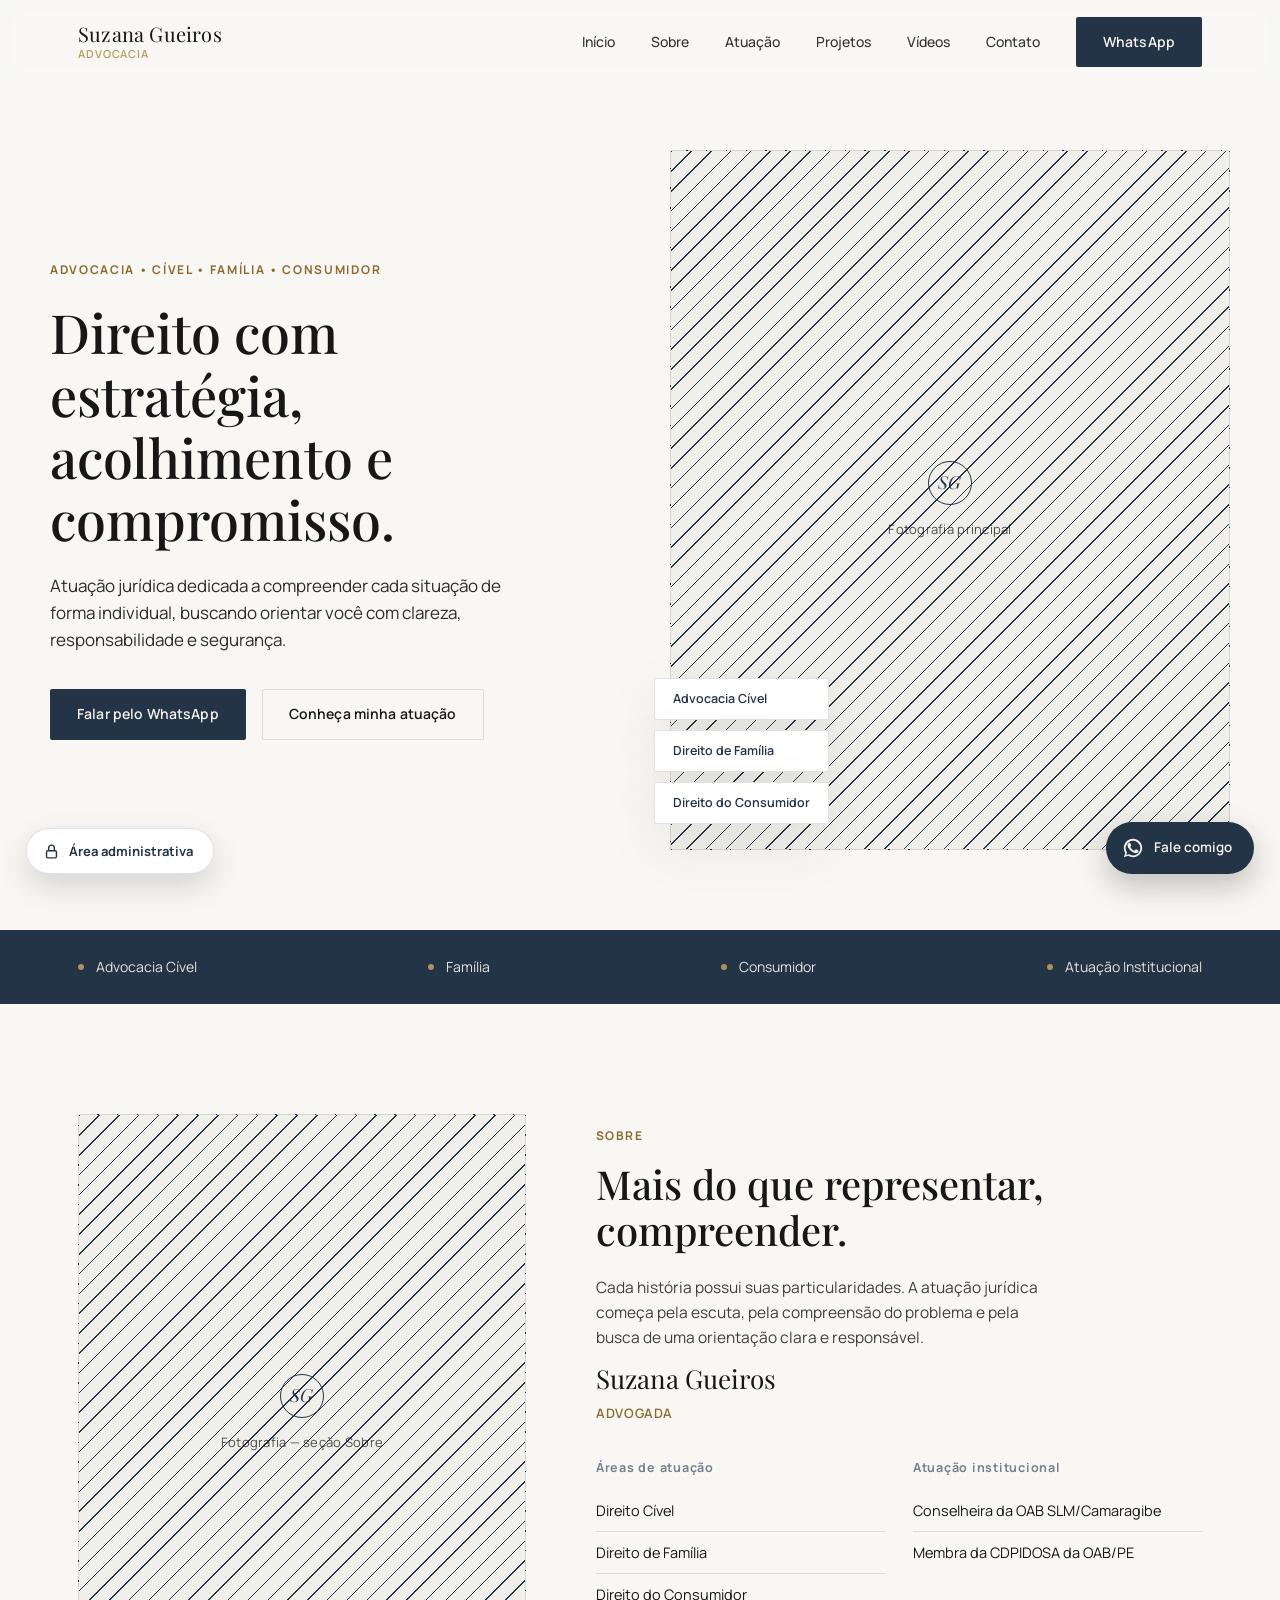
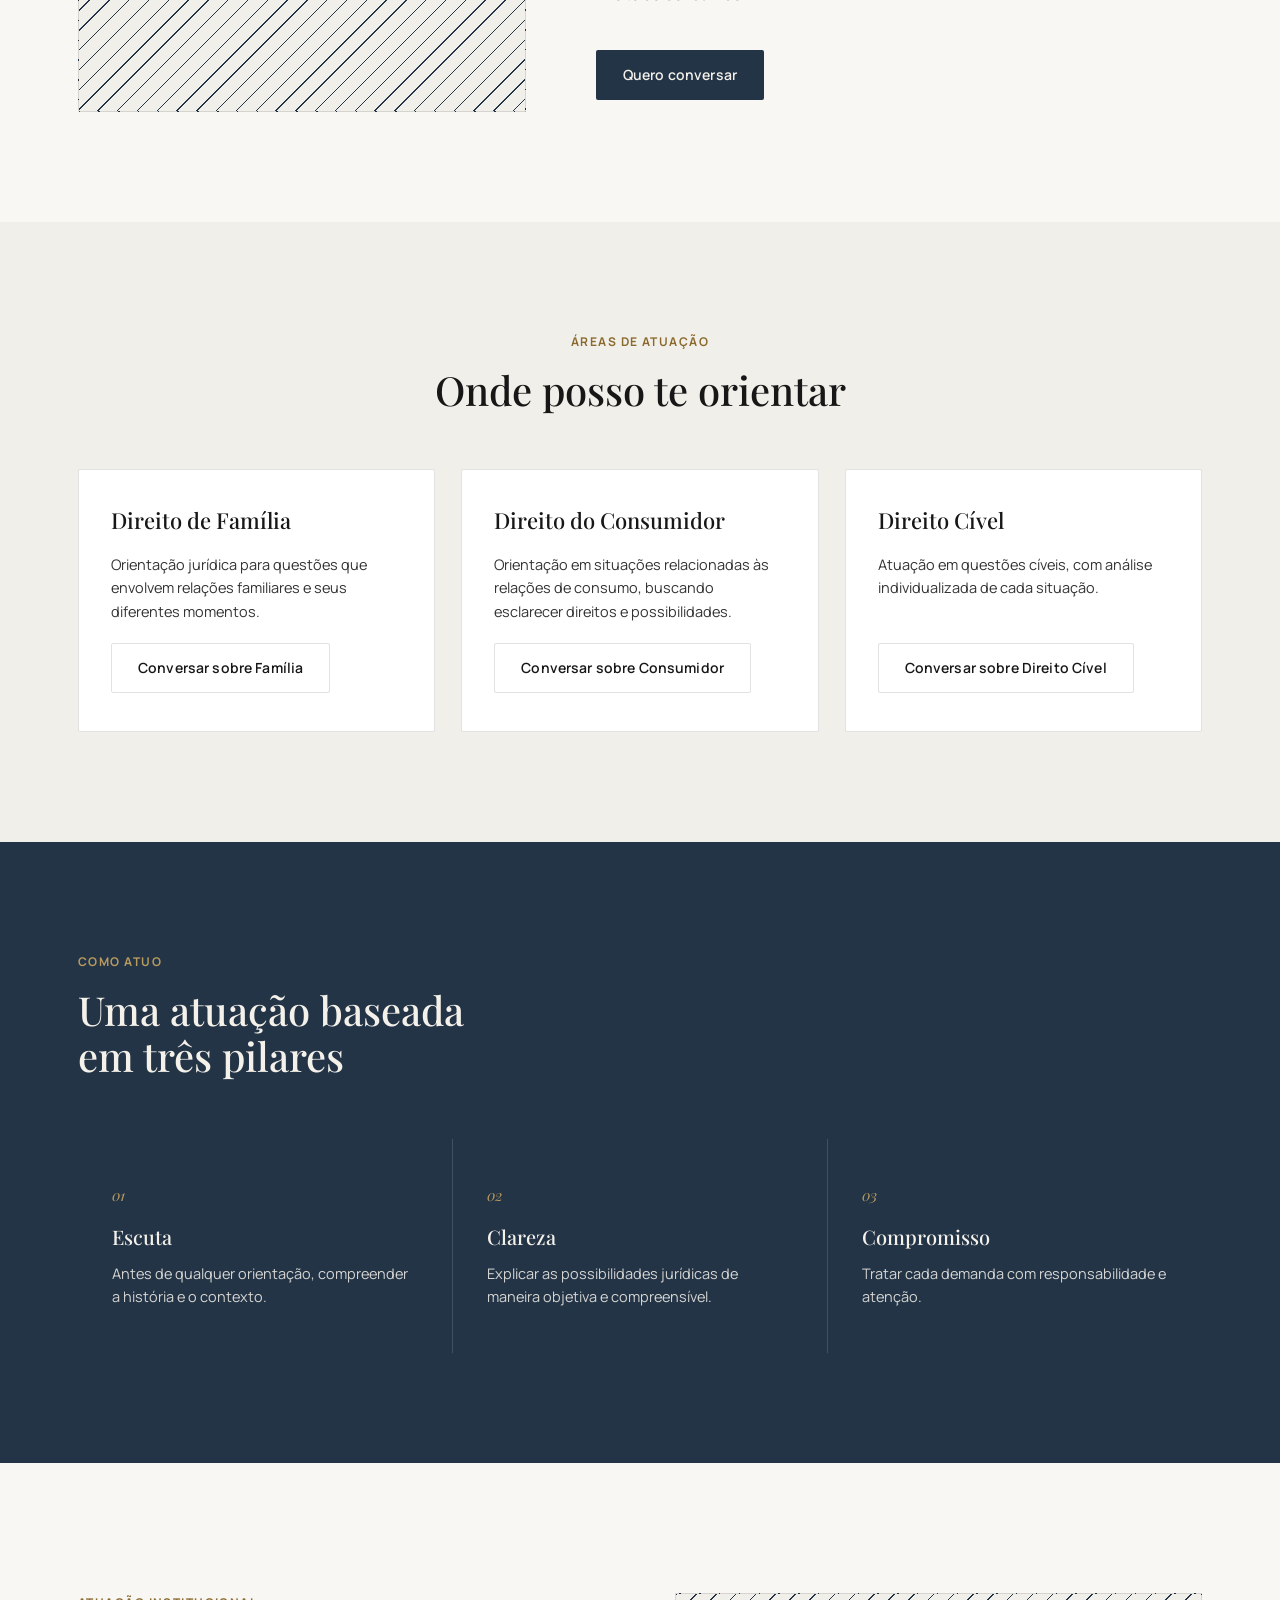
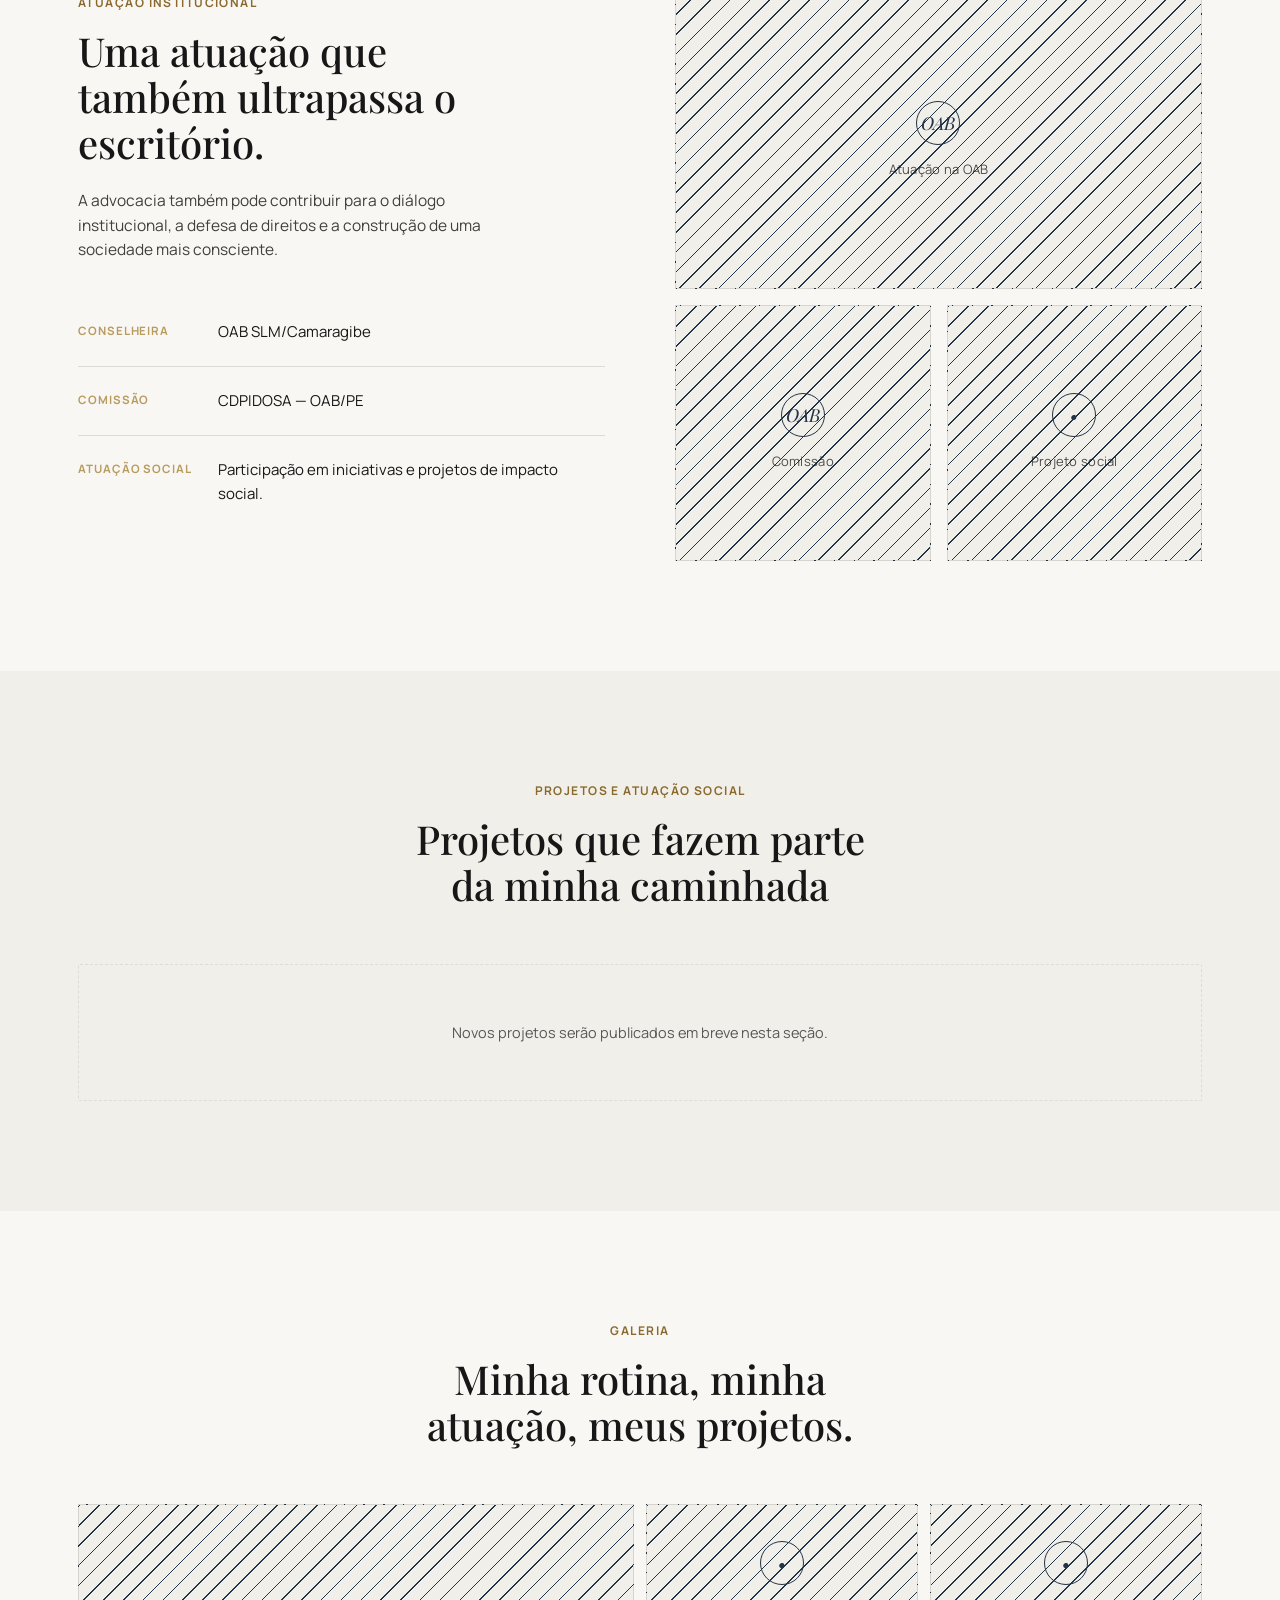
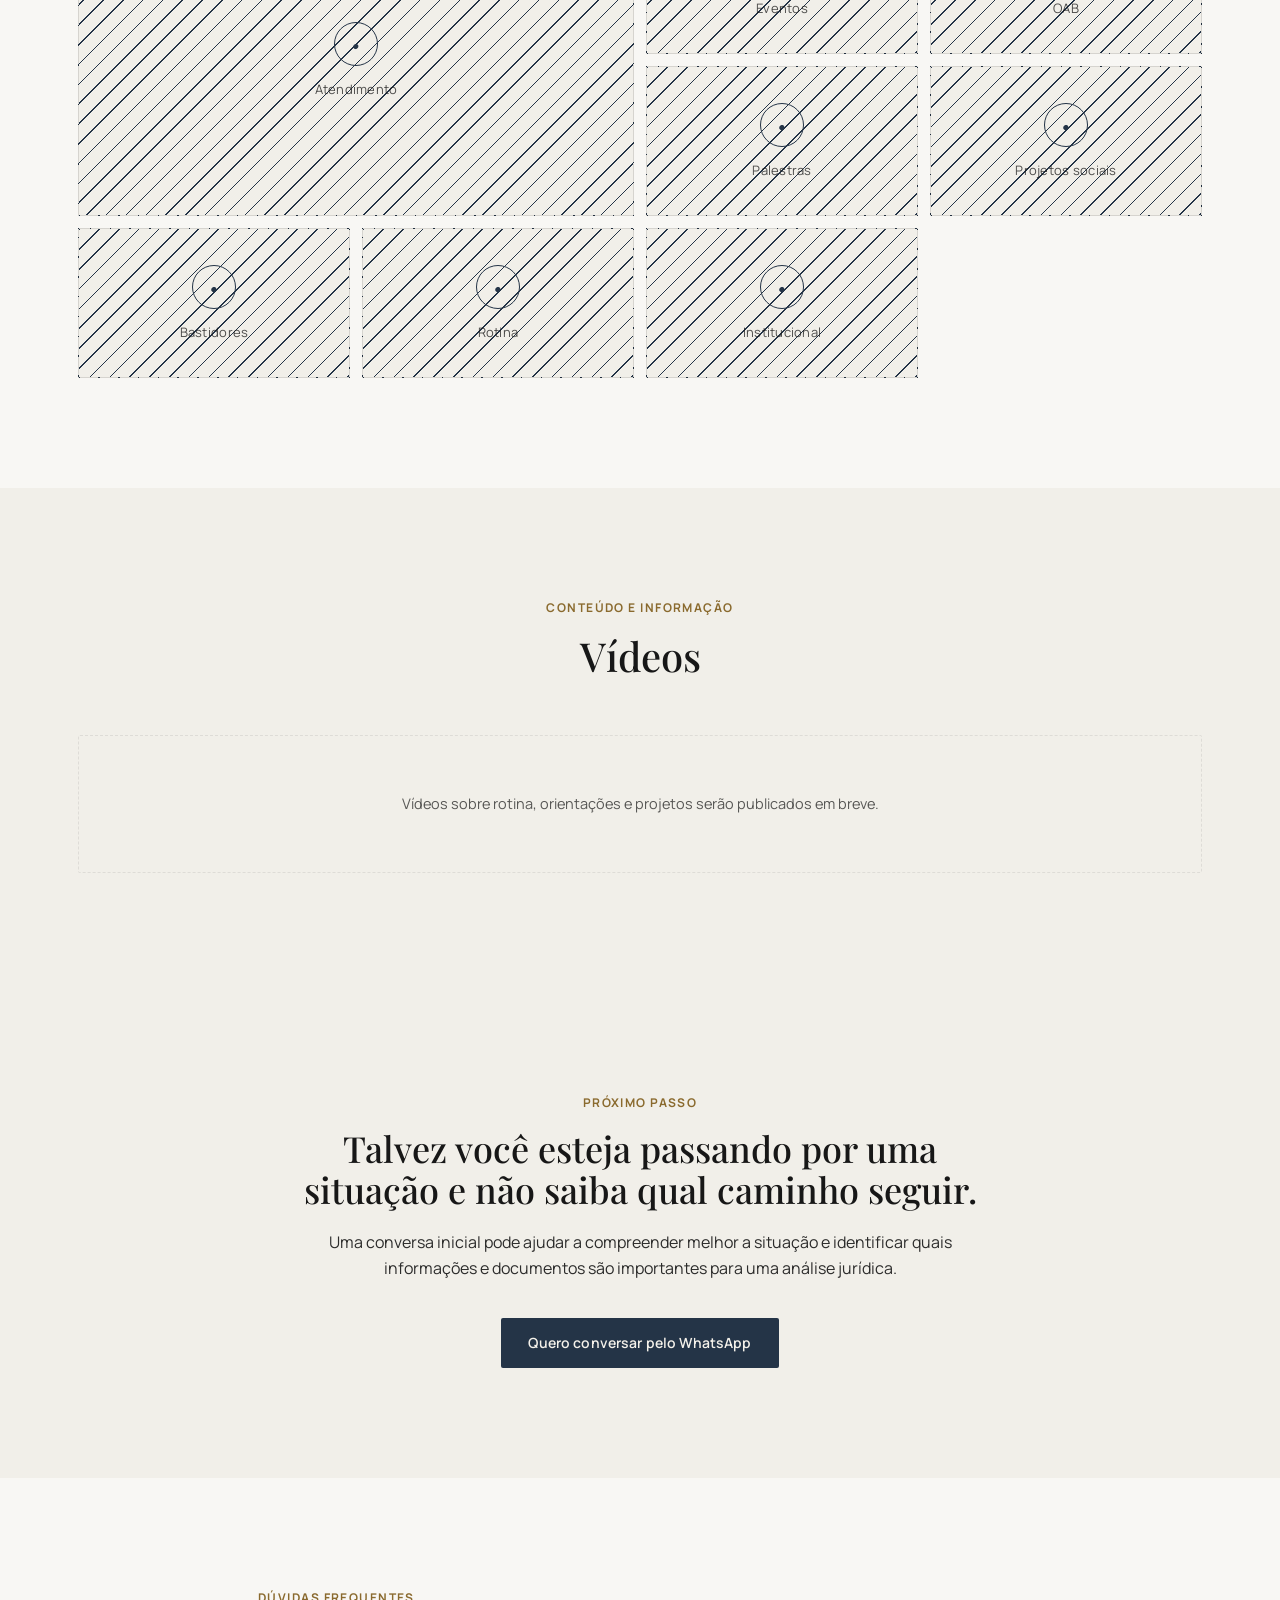
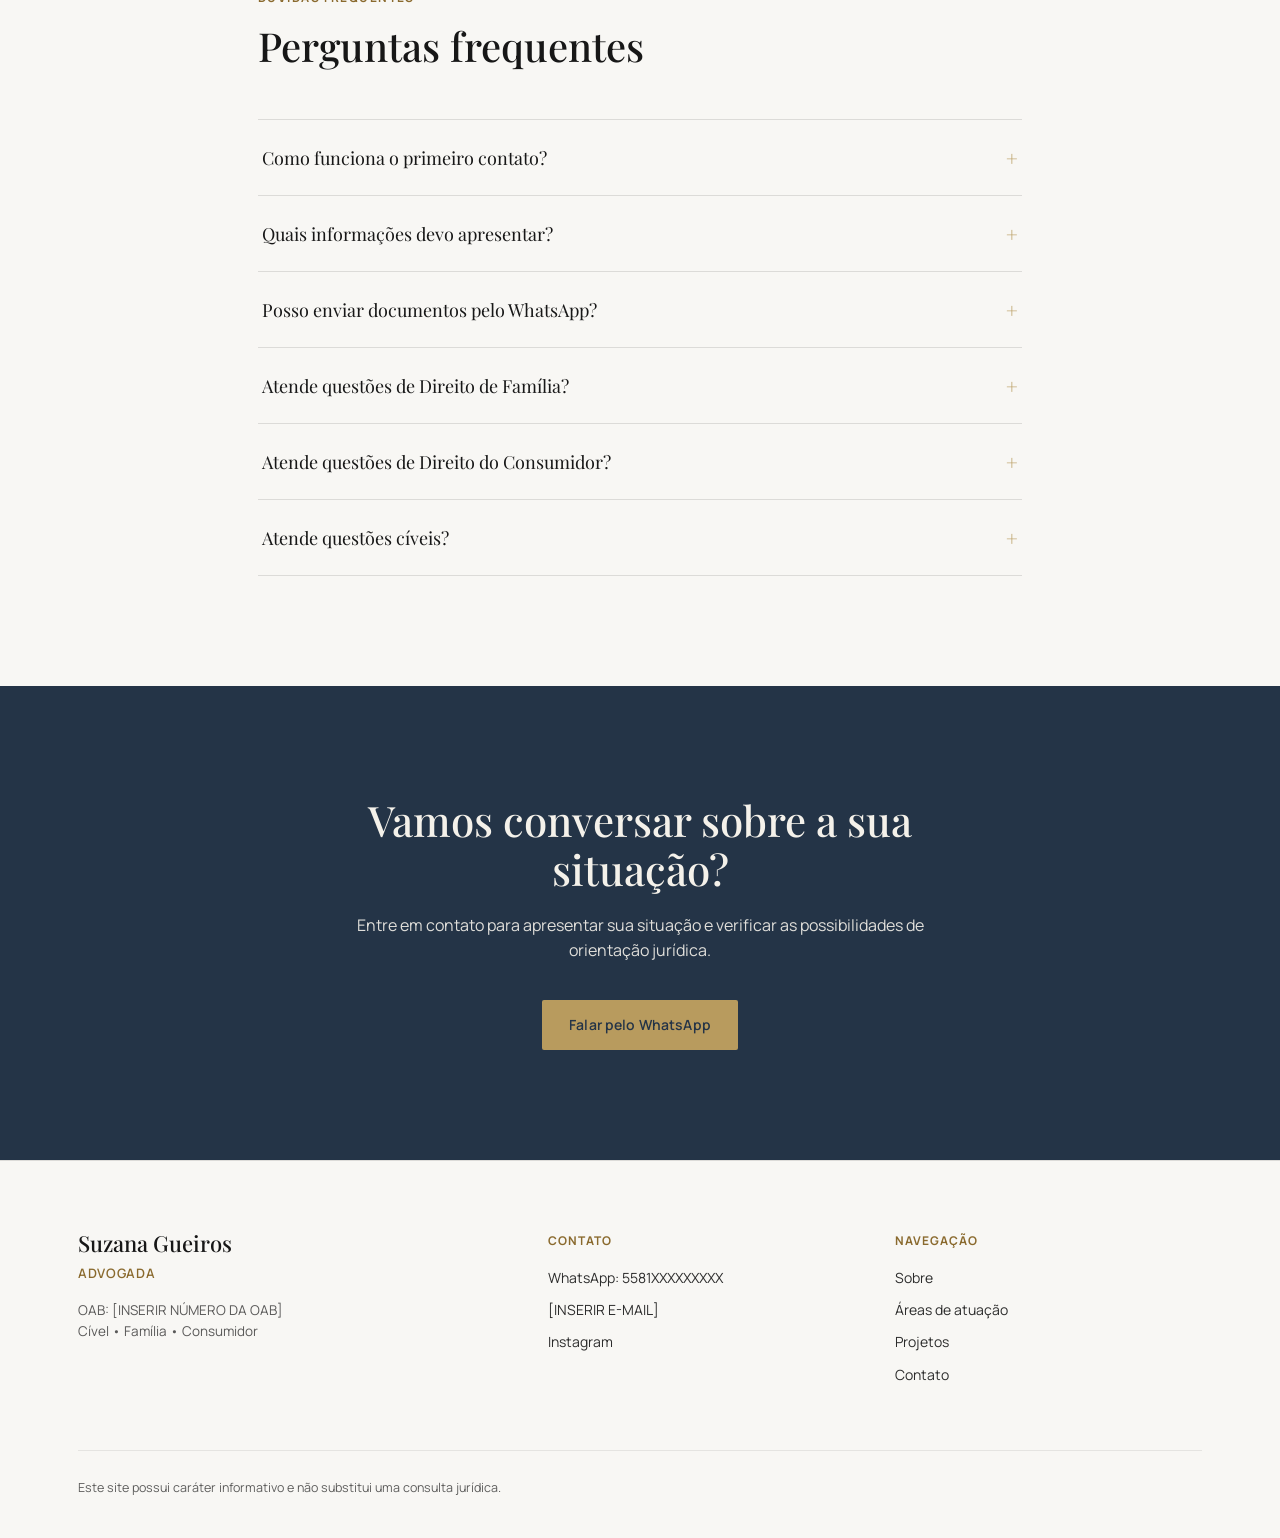
==== commit 68a40d30: "Update index.html" ====
--- a/dra_suzana_gueiros_site/index.html
+++ b/dra_suzana_gueiros_site/index.html
@@ -20,6 +20,7 @@
     --institutional: #243447;
     --gold: #B89B5E;
     --gold-soft: #D9C89A;
+    --gold-text: #8A6A2E;
     --white: #FFFFFF;
     --line: rgba(23,23,23,0.12);
     --shadow: 0 20px 60px rgba(23,23,23,0.08);
@@ -37,6 +38,7 @@
       --white: #201F19;
       --line: rgba(242,239,231,0.14);
       --shadow: 0 20px 60px rgba(0,0,0,0.5);
+      --gold-text: #D3B36C;
     }
   }
   :root[data-theme="dark"]{
@@ -47,6 +49,7 @@
     --white: #201F19;
     --line: rgba(242,239,231,0.14);
     --shadow: 0 20px 60px rgba(0,0,0,0.5);
+    --gold-text: #D3B36C;
   }
 
   *{box-sizing:border-box;}
@@ -99,7 +102,7 @@
     font-family:var(--serif);font-style:italic;font-size:18px;
   }
   .media-slot .slot-label{
-    font-size:13px;letter-spacing:.02em;color:var(--ink);opacity:.62;
+    font-size:13px;letter-spacing:.02em;color:var(--ink);opacity:.75;
     max-width:220px;margin:0 auto;
   }
   .media-slot .slot-path{
@@ -126,7 +129,7 @@
   .brand small{font-family:var(--sans);font-size:11px;letter-spacing:.08em;color:var(--gold);font-weight:600;margin-top:3px;}
   nav.primary-nav{display:flex;align-items:center;gap:36px;}
   nav.primary-nav a.nav-link{
-    font-size:14px;color:var(--ink);opacity:.75;position:relative;padding:6px 0;
+    font-size:14px;color:var(--ink);opacity:.88;font-weight:500;position:relative;padding:6px 0;
   }
   nav.primary-nav a.nav-link:hover{opacity:1;}
   nav.primary-nav a.nav-link::after{
@@ -165,14 +168,14 @@
     display:grid;grid-template-columns:1fr 1fr;gap:60px;align-items:center;
   }
   .hero-eyebrow{
-    font-size:12px;letter-spacing:.14em;color:var(--gold);font-weight:700;margin-bottom:22px;
+    font-size:12px;letter-spacing:.14em;color:var(--gold-text);font-weight:700;margin-bottom:22px;
   }
   .hero h1{
     font-size:clamp(34px,4.4vw,54px);
     max-width:14ch;
   }
   .hero p.lead{
-    margin-top:22px;font-size:17px;max-width:46ch;opacity:.82;
+    margin-top:22px;font-size:17px;max-width:46ch;opacity:.9;
   }
   .hero-ctas{display:flex;gap:16px;margin-top:36px;flex-wrap:wrap;}
   .hero-visual{position:relative;}
@@ -201,7 +204,7 @@
 
   /* ---------- section shell ---------- */
   section{padding:110px 0;}
-  .kicker{font-size:12px;letter-spacing:.12em;color:var(--gold);font-weight:700;margin-bottom:16px;}
+  .kicker{font-size:12px;letter-spacing:.12em;color:var(--gold-text);font-weight:700;margin-bottom:16px;}
   .section-title{font-size:clamp(28px,3.2vw,40px);max-width:18ch;}
   .section-head{max-width:640px;}
   .section-head.centered{margin:0 auto;text-align:center;}
@@ -210,7 +213,7 @@
   .about-grid{display:grid;grid-template-columns:0.85fr 1.15fr;gap:70px;align-items:center;}
   .about-photo{aspect-ratio:3/4;border-radius:var(--radius);}
   .about-name{font-family:var(--serif);font-size:26px;margin-top:8px;}
-  .about-role{color:var(--gold);font-weight:600;font-size:13px;letter-spacing:.05em;margin-top:4px;}
+  .about-role{color:var(--gold-text);font-weight:600;font-size:13px;letter-spacing:.05em;margin-top:4px;}
   .about-lists{display:grid;grid-template-columns:1fr 1fr;gap:28px;margin-top:34px;}
   .about-lists h4{font-family:var(--sans);font-size:12.5px;letter-spacing:.06em;color:var(--institutional);opacity:.6;margin:0 0 12px;font-weight:700;}
   .about-lists ul{margin:0;padding:0;list-style:none;}
@@ -229,7 +232,7 @@
   }
   .practice-card:hover{border-color:var(--gold);transform:translateY(-4px);}
   .practice-card h3{font-size:22px;}
-  .practice-card p{opacity:.78;font-size:14.5px;flex-grow:1;}
+  .practice-card p{opacity:.88;font-size:14.5px;flex-grow:1;}
   .practice-card .btn{align-self:flex-start;}
 
   /* ---------- pillars ---------- */
@@ -240,7 +243,7 @@
   .pillar{background:var(--institutional);padding:44px 34px;}
   .pillar-num{font-family:var(--serif);font-style:italic;font-size:15px;color:var(--gold);}
   .pillar h3{font-size:20px;color:#F4F1EA;margin-top:18px;}
-  .pillar p{opacity:.72;font-size:14.5px;margin-top:14px;}
+  .pillar p{opacity:.85;font-size:14.5px;margin-top:14px;color:#F4F1EA;}
   .pillar.reveal{opacity:0;transform:translateY(18px);transition:opacity .6s ease, transform .6s ease;}
   .pillar.reveal.in-view{opacity:1;transform:translateY(0);}
 
@@ -260,13 +263,13 @@
   .project-card{border:1px solid var(--line);border-radius:var(--radius);overflow:hidden;background:var(--white);position:relative;}
   .project-card .media-slot{aspect-ratio:4/3;}
   .project-card-body{padding:24px;}
-  .project-card-body .proj-date{font-size:11.5px;color:var(--gold);font-weight:700;letter-spacing:.04em;}
+  .project-card-body .proj-date{font-size:11.5px;color:var(--gold-text);font-weight:700;letter-spacing:.04em;}
   .project-card-body h3{font-size:18px;margin-top:10px;}
-  .project-card-body p{font-size:14px;opacity:.75;margin-top:10px;}
+  .project-card-body p{font-size:14px;opacity:.85;margin-top:10px;}
   .empty-state{
     grid-column:1/-1;
     border:1px dashed var(--line);border-radius:var(--radius);
-    padding:56px 30px;text-align:center;color:var(--ink);opacity:.6;font-size:14.5px;
+    padding:56px 30px;text-align:center;color:var(--ink);opacity:.7;font-size:14.5px;
   }
 
   /* ---------- gallery ---------- */
@@ -297,8 +300,8 @@
   .video-card .media-slot .slot-mark{font-style:normal;}
   .video-card-body{padding:20px 22px;}
   .video-card-body h3{font-size:16.5px;}
-  .video-card-body p{font-size:13.5px;opacity:.72;margin-top:8px;}
-  .video-card-body a.video-link{font-size:12.5px;color:var(--gold);font-weight:600;margin-top:10px;display:inline-block;}
+  .video-card-body p{font-size:13.5px;opacity:.85;margin-top:8px;}
+  .video-card-body a.video-link{font-size:12.5px;color:var(--gold-text);font-weight:700;margin-top:10px;display:inline-block;}
 
   /* ---------- help section ---------- */
   .help-section{
@@ -307,7 +310,7 @@
   }
   .help-section .wrap{max-width:760px;}
   .help-section h2{font-size:clamp(26px,3.4vw,36px);}
-  .help-section p{margin-top:20px;font-size:16px;opacity:.8;}
+  .help-section p{margin-top:20px;font-size:16px;opacity:.9;}
   .help-section .btn{margin-top:36px;}
 
   /* ---------- faq ---------- */
@@ -323,7 +326,7 @@
   .faq-a{
     max-height:0;overflow:hidden;transition:max-height .3s ease;
   }
-  .faq-a p{padding:0 4px 24px;font-size:14.5px;opacity:.78;max-width:70ch;}
+  .faq-a p{padding:0 4px 24px;font-size:14.5px;opacity:.88;max-width:70ch;}
 
   /* ---------- final cta ---------- */
   .final-cta{
@@ -331,7 +334,7 @@
   }
   .final-cta .wrap{max-width:680px;}
   .final-cta h2{font-size:clamp(28px,3.6vw,42px);color:#F4F1EA;}
-  .final-cta p{margin-top:20px;font-size:16px;opacity:.78;}
+  .final-cta p{margin-top:20px;font-size:16px;opacity:.9;}
   .final-cta .btn{margin-top:36px;}
   .final-cta .btn-gold{background:var(--gold);color:var(--institutional);}
   .final-cta .btn-gold:hover{background:#F4F1EA;}
@@ -341,12 +344,12 @@
   .footer-grid{display:grid;grid-template-columns:1.4fr 1fr 1fr;gap:40px;}
   .footer-brand h3{font-size:22px;}
   .footer-brand .about-role{margin-top:6px;}
-  .footer-col h4{font-size:12px;letter-spacing:.08em;color:var(--gold);font-weight:700;margin:0 0 16px;}
-  .footer-col p, .footer-col a{display:block;font-size:14px;opacity:.82;margin-bottom:10px;}
+  .footer-col h4{font-size:12px;letter-spacing:.08em;color:var(--gold-text);font-weight:700;margin:0 0 16px;}
+  .footer-col p, .footer-col a{display:block;font-size:14px;opacity:.9;margin-bottom:10px;}
   .footer-col a:hover{opacity:1;text-decoration:underline;}
   .footer-disclaimer{
     margin-top:54px;padding-top:26px;border-top:1px solid var(--line);
-    font-size:12.5px;opacity:.55;line-height:1.7;
+    font-size:12.5px;opacity:.68;line-height:1.7;
   }
 
   /* ---------- floating buttons ---------- */
@@ -364,7 +367,7 @@
 
   .admin-float{
     position:fixed;left:26px;bottom:26px;z-index:90;
-    display:none;
+    display:flex;
     align-items:center;gap:9px;
     background:var(--white);color:var(--institutional);
     border:1px solid var(--line);
@@ -372,7 +375,6 @@
     box-shadow:0 12px 30px rgba(23,23,23,0.15);
     font-size:13px;font-weight:700;
   }
-  .admin-float.visible{display:flex;}
   .admin-float:hover{border-color:var(--gold);}
 
   /* ---------- reveal ---------- */
@@ -471,9 +473,9 @@
 <body>
 
 <!-- ============ DADOS DO SITE (editados pelo painel administrativo) ============ -->
-<script id="site-data" type="application/json">{"config": {"nome": "Suzana Gueiros", "oab": "", "whatsapp": "", "instagram": "", "email": ""}, "fotoPrincipal": null, "fotoSobre": null, "projetos": [], "videos": [], "galeria": []}</script>
+<script id="site-data" type="application/json">{"config": {"nome": "Suzana Gueiros", "oab": "", "whatsapp": "", "instagram": "", "email": "", "adminUser": "admin", "adminPassHash": "240be518fabd2724ddb6f04eeb1da5967448d7e831c08c8fa822809f74c720a9"}, "fotoPrincipal": null, "fotoSobre": null, "projetos": [], "videos": [], "galeria": []}</script>
 <!-- ============ TEMPLATE COMPLETO DA PÁGINA, EM BASE64 (uso interno do painel administrativo — não editar) ============ -->
-<script id="page-template" type="text/plain">[base64]/[base64]/[base64]/[base64]/[base64]/[base64]</script>
+<script id="page-template" type="text/plain">[base64]/[base64]/[base64]/[base64]/ICgibWFpbHRvOiIgKyBlbWFpbCkgOiAiIyIpOwogICAgICB9CiAgICAgIGlmKGtleSA9PT0gImluc3RhZ3JhbSIpewogICAgICAgIGNvbnN0IGlnID0gU1RBVEUuY29uZmlnLmluc3RhZ3JhbTsKICAgICAgICBlbC5zZXRBdHRyaWJ1dGUoImhyZWYiLCBpZyA/[base64]/[base64]/[base64]</script>
 
 <!-- ============ HEADER ============ -->
 <header id="site-header">
@@ -806,18 +808,38 @@
   <span>Fale comigo</span>
 </a>
 
-<!-- ============ BOTÃO ADMIN (visível apenas para quem pode editar) ============ -->
-<button class="admin-float" id="adminOpenBtn" aria-label="Painel administrativo">
-  <svg width="18" height="18" viewBox="0 0 24 24" fill="none" stroke="currentColor" stroke-width="2"><path d="M14.7 6.3a1 1 0 0 0 0 1.4l1.6 1.6a1 1 0 0 0 1.4 0l3.77-3.77a6 6 0 0 1-7.94 7.94l-6.91 6.91a2.12 2.12 0 0 1-3-3l6.91-6.91a6 6 0 0 1 7.94-7.94l-3.76 3.76z"/></svg>
-  <span>Editar conteúdo</span>
+<!-- ============ BOTÃO ADMIN (pede usuário e senha) ============ -->
+<button class="admin-float" id="adminOpenBtn" aria-label="Área administrativa">
+  <svg width="17" height="17" viewBox="0 0 24 24" fill="none" stroke="currentColor" stroke-width="2"><rect x="5" y="11" width="14" height="10" rx="2"/><path d="M8 11V7a4 4 0 0 1 8 0v4"/></svg>
+  <span>Área administrativa</span>
 </button>
+
+<!-- ============ LOGIN ADMINISTRATIVO ============ -->
+<div class="admin-overlay" id="loginOverlay">
+  <div class="admin-panel" style="width:min(380px,100%);">
+    <div class="admin-head">
+      <h2>Área administrativa</h2>
+      <button class="admin-close" id="loginCloseBtn" aria-label="Fechar">✕</button>
+    </div>
+    <div class="admin-body">
+      <p class="admin-hint" style="margin-bottom:20px;">Entre com o usuário e a senha administrativa para adicionar fotos, vídeos e projetos.</p>
+      <div class="admin-field"><label>Usuário</label><input type="text" id="login-user" autocomplete="username"></div>
+      <div class="admin-field"><label>Senha</label><input type="password" id="login-pass" autocomplete="current-password"></div>
+      <button class="btn btn-gold btn-sm" id="btn-login" style="width:100%;justify-content:center;">Entrar</button>
+      <p class="admin-status error" id="loginError" style="margin-top:14px;"></p>
+    </div>
+  </div>
+</div>
 
 <!-- ============ PAINEL ADMINISTRATIVO ============ -->
 <div class="admin-overlay" id="adminOverlay">
   <div class="admin-panel">
     <div class="admin-head">
       <h2>Painel administrativo</h2>
-      <button class="admin-close" id="adminCloseBtn" aria-label="Fechar">✕</button>
+      <div style="display:flex;align-items:center;gap:10px;">
+        <button class="btn btn-outline btn-sm" id="btn-logout">Sair</button>
+        <button class="admin-close" id="adminCloseBtn" aria-label="Fechar">✕</button>
+      </div>
     </div>
     <div class="admin-tabs">
       <button class="admin-tab active" data-tab="fotos">Fotos</button>
@@ -825,6 +847,7 @@
       <button class="admin-tab" data-tab="galeria">Galeria</button>
       <button class="admin-tab" data-tab="videos">Vídeos</button>
       <button class="admin-tab" data-tab="contato">Contato</button>
+      <button class="admin-tab" data-tab="acesso">Acesso</button>
     </div>
     <div class="admin-body">
 
@@ -886,10 +909,22 @@
         <button class="btn btn-outline btn-sm" id="btn-save-contato">Salvar dados de contato</button>
       </div>
 
-    </div>
-    <div class="admin-foot">
-      <span class="admin-status" id="adminStatus"></span>
-      <button class="btn btn-gold btn-sm" id="btn-publish">Publicar alterações</button>
+      <div class="admin-section" data-section="acesso">
+        <p class="subhead">Usuário e senha de acesso</p>
+        <div class="admin-field"><label>Usuário</label><input type="text" id="input-acc-user"></div>
+        <div class="admin-field"><label>Nova senha</label><input type="password" id="input-acc-pass1" autocomplete="new-password"></div>
+        <div class="admin-field"><label>Confirmar nova senha</label><input type="password" id="input-acc-pass2" autocomplete="new-password"></div>
+        <button class="btn btn-outline btn-sm" id="btn-save-acesso">Salvar usuário e senha</button>
+        <p class="admin-hint">Deixe os campos de senha em branco se quiser manter a senha atual e alterar apenas o usuário.</p>
+      </div>
+
+    </div>
+    <div class="admin-foot" style="flex-direction:column;align-items:stretch;gap:10px;">
+      <p class="admin-hint" style="margin:0;">Publicar torna as alterações visíveis para todos. Isso só funciona se esta janela estiver aberta em uma conta Claude com permissão de edição desta página.</p>
+      <div style="display:flex;align-items:center;justify-content:space-between;gap:12px;">
+        <span class="admin-status" id="adminStatus"></span>
+        <button class="btn btn-gold btn-sm" id="btn-publish">Publicar alterações</button>
+      </div>
     </div>
   </div>
 </div>
@@ -909,6 +944,7 @@
     STATE = { config:{}, fotoPrincipal:null, fotoSobre:null, projetos:[], videos:[], galeria:[] };
   }
   STATE.config = STATE.config || {};
+  if(!STATE.config.adminUser) STATE.config.adminUser = "admin";
   STATE.projetos = STATE.projetos || [];
   STATE.videos = STATE.videos || [];
   STATE.galeria = STATE.galeria || [];
@@ -1182,17 +1218,86 @@
   const adminOverlay = document.getElementById("adminOverlay");
   const adminOpenBtn = document.getElementById("adminOpenBtn");
   const adminCloseBtn = document.getElementById("adminCloseBtn");
-
-  adminOpenBtn.addEventListener("click", function(){
+  const loginOverlay = document.getElementById("loginOverlay");
+  const loginCloseBtn = document.getElementById("loginCloseBtn");
+  const SESSION_KEY = "sg_admin_logged_in";
+
+  async function sha256Hex(text){
+    const buf = await crypto.subtle.digest("SHA-256", new TextEncoder().encode(text));
+    return Array.from(new Uint8Array(buf)).map(function(b){ return b.toString(16).padStart(2, "0"); }).join("");
+  }
+
+  function isLoggedIn(){
+    return sessionStorage.getItem(SESSION_KEY) === "1";
+  }
+
+  function openAdminPanel(){
     adminOverlay.classList.add("open");
     fillContatoFields();
+    document.getElementById("input-acc-user").value = STATE.config.adminUser || "admin";
+    document.getElementById("input-acc-pass1").value = "";
+    document.getElementById("input-acc-pass2").value = "";
     setPreview(document.getElementById("preview-hero"), STATE.fotoPrincipal, "Nenhuma foto ainda");
     setPreview(document.getElementById("preview-about"), STATE.fotoSobre, "Nenhuma foto ainda");
     renderAdminLists();
     setStatus("");
+  }
+
+  adminOpenBtn.addEventListener("click", function(){
+    if(isLoggedIn()){
+      openAdminPanel();
+    } else {
+      document.getElementById("loginError").textContent = "";
+      document.getElementById("login-user").value = "";
+      document.getElementById("login-pass").value = "";
+      loginOverlay.classList.add("open");
+    }
   });
   adminCloseBtn.addEventListener("click", function(){ adminOverlay.classList.remove("open"); });
   adminOverlay.addEventListener("click", function(e){ if(e.target === adminOverlay) adminOverlay.classList.remove("open"); });
+  loginCloseBtn.addEventListener("click", function(){ loginOverlay.classList.remove("open"); });
+  loginOverlay.addEventListener("click", function(e){ if(e.target === loginOverlay) loginOverlay.classList.remove("open"); });
+
+  document.getElementById("btn-login").addEventListener("click", function(){
+    (async function(){
+      const user = document.getElementById("login-user").value.trim();
+      const pass = document.getElementById("login-pass").value;
+      const errEl = document.getElementById("loginError");
+      if(!user || !pass){ errEl.textContent = "Preencha usuário e senha."; return; }
+      const hash = await sha256Hex(pass);
+      const okUser = user.toLowerCase() === String(STATE.config.adminUser || "admin").toLowerCase();
+      const okPass = hash === STATE.config.adminPassHash;
+      if(okUser && okPass){
+        sessionStorage.setItem(SESSION_KEY, "1");
+        loginOverlay.classList.remove("open");
+        openAdminPanel();
+      } else {
+        errEl.textContent = "Usuário ou senha incorretos.";
+      }
+    })();
+  });
+
+  document.getElementById("btn-logout").addEventListener("click", function(){
+    sessionStorage.removeItem(SESSION_KEY);
+    adminOverlay.classList.remove("open");
+  });
+
+  document.getElementById("btn-save-acesso").addEventListener("click", function(){
+    (async function(){
+      const newUser = document.getElementById("input-acc-user").value.trim();
+      const p1 = document.getElementById("input-acc-pass1").value;
+      const p2 = document.getElementById("input-acc-pass2").value;
+      if(!newUser){ setStatus("Informe um nome de usuário.", "error"); return; }
+      if(p1 || p2){
+        if(p1.length < 6){ setStatus("A senha deve ter pelo menos 6 caracteres.", "error"); return; }
+        if(p1 !== p2){ setStatus("As senhas não coincidem.", "error"); return; }
+        STATE.config.adminPassHash = await sha256Hex(p1);
+      }
+      STATE.config.adminUser = newUser;
+      dirty = true;
+      setStatus("Usuário/senha atualizados. Clique em Publicar para salvar.", "ok");
+    })();
+  });
 
   document.querySelectorAll(".admin-tab").forEach(function(tabBtn){
     tabBtn.addEventListener("click", function(){
@@ -1423,19 +1528,6 @@
     })();
   });
 
-  /* ---------- verifica se o visitante pode editar ---------- */
-  (async function initAdminVisibility(){
-    try{
-      if(!(window.claude && typeof window.claude.use === "function")) return;
-      const user = await window.claude.use("user");
-      if(!user) return;
-      const canEdit = await user.canEdit();
-      if(canEdit){
-        document.getElementById("adminOpenBtn").classList.add("visible");
-      }
-    } catch(e){ /* silencioso: sem acesso administrativo nesta visualização */ }
-  })();
-
 })();
 </script>
 </body>
